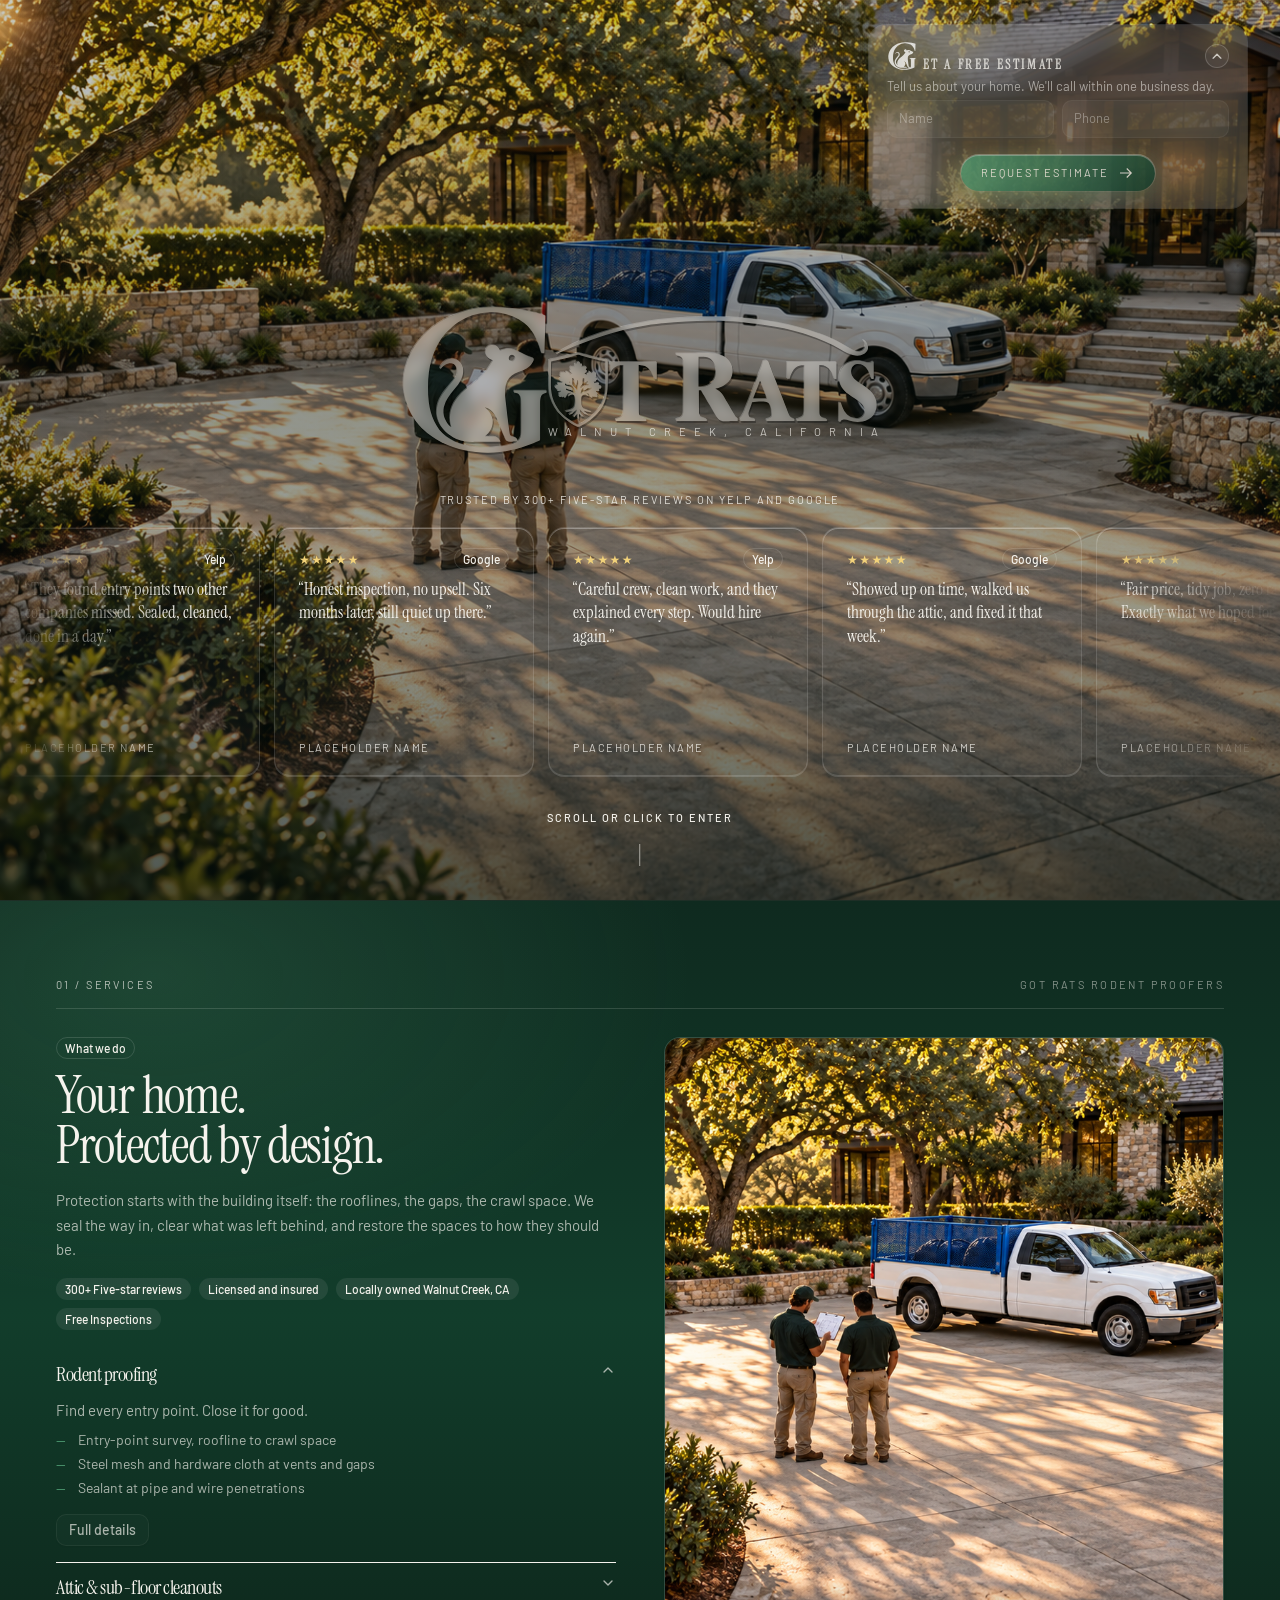
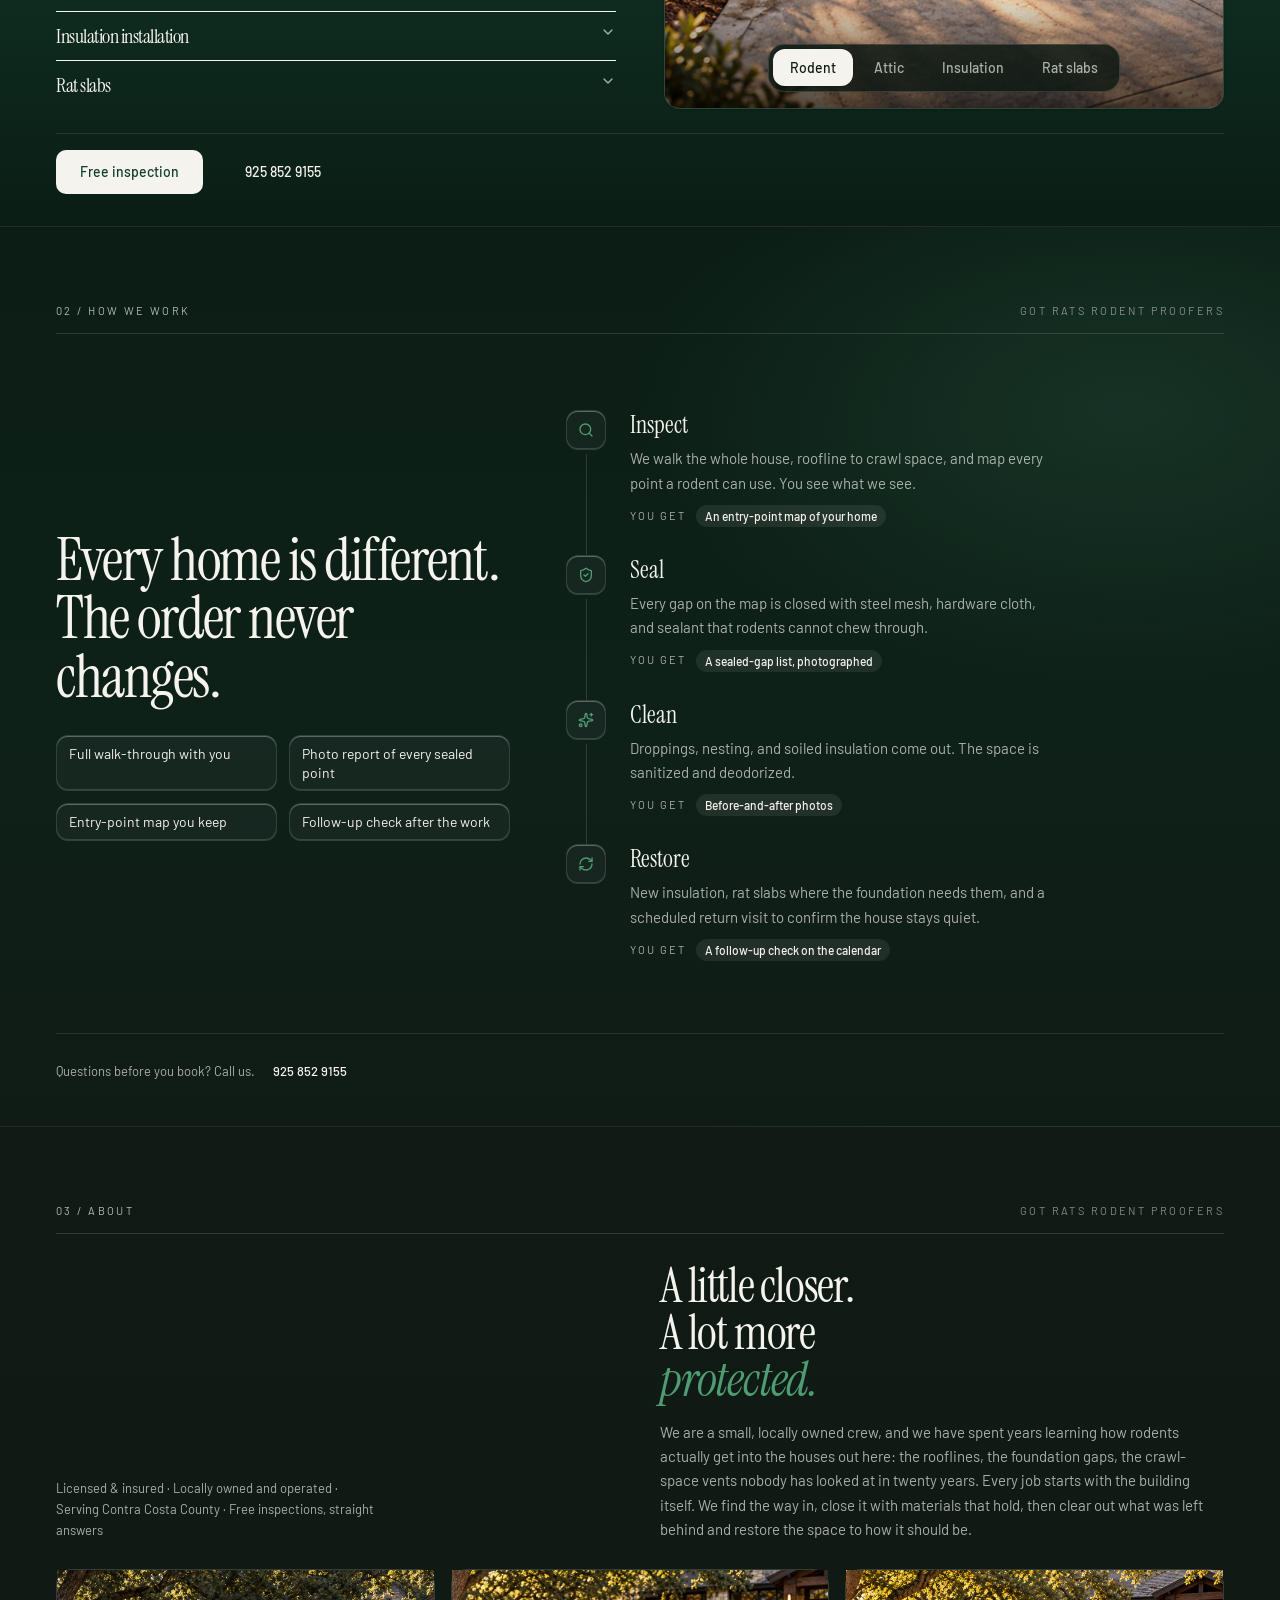
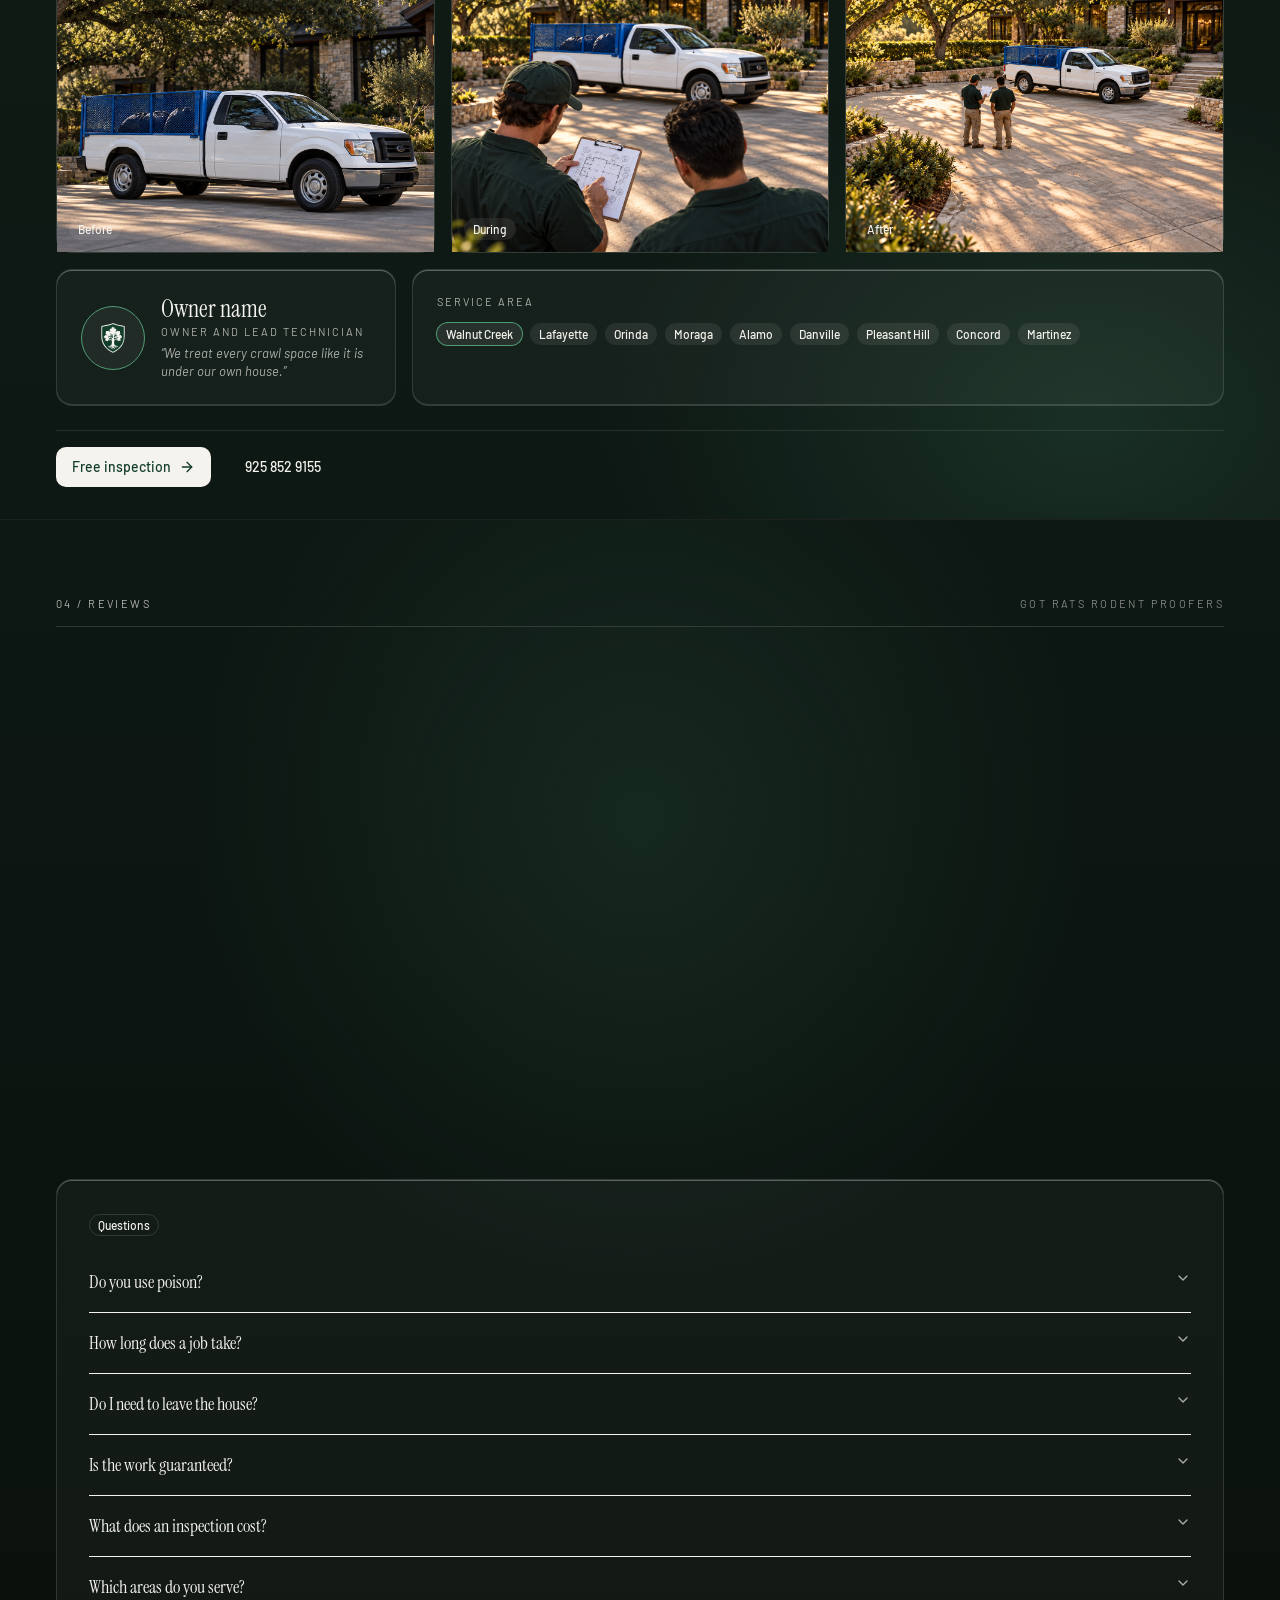
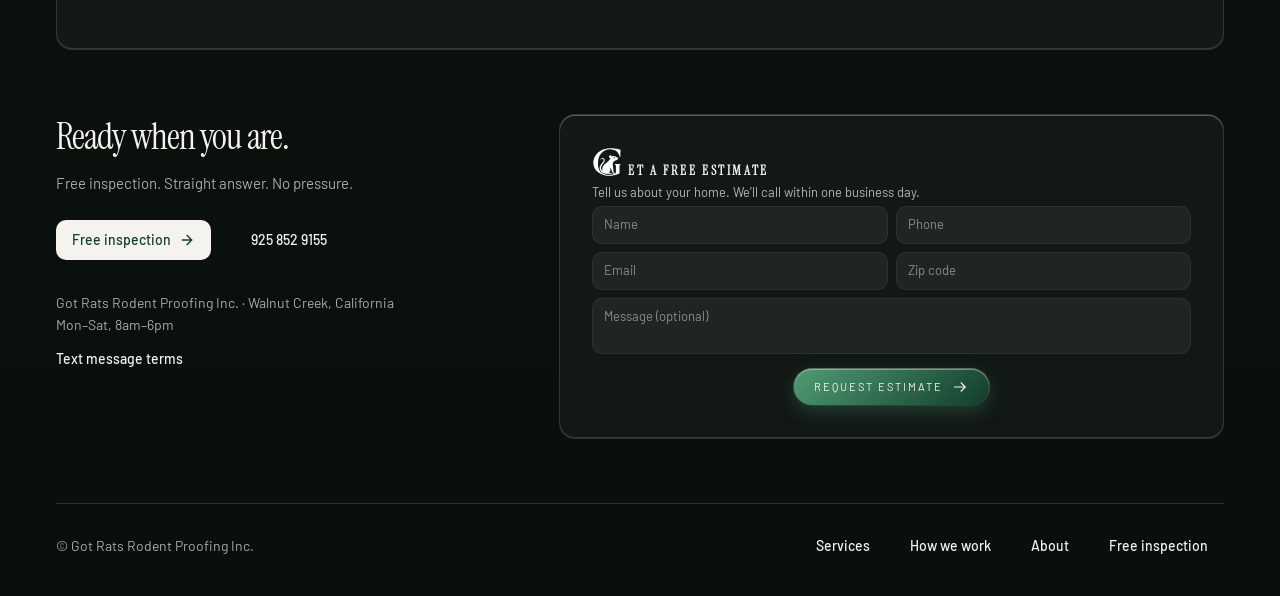
==== index.html @ d28620a0 "Preview build" ====
<!doctype html><html lang="en" class="dark"><head><meta charset="UTF-8"/><meta name="viewport" content="width=device-width, initial-scale=1.0"/><meta name="theme-color" content="#123D2B"/><meta name="description" content="Rodent proofing, attic cleanouts, sub-floor cleaning, insulation installation and rat slabs. Contact Got Rats for a free inspection and quote."/><link rel="icon" type="image/svg+xml" href="./brand/oak-shield-light.svg"/><link rel="preconnect" href="https://fonts.googleapis.com"/><link rel="preconnect" href="https://fonts.gstatic.com" crossorigin/><link href="https://fonts.googleapis.com/css2?family=Instrument+Serif:ital@0;1&family=Barlow:wght@300;400;500;600&display=swap" rel="stylesheet"/><title>Got Rats Rodent Proofers | Protect your home</title>  <script type="module" crossorigin src="./assets/index-LLVd3vDN.js"></script>
  <link rel="stylesheet" crossorigin href="./assets/index-BZHrW1EF.css">
</head><body><div id="root"></div></body></html>
---- assets/index-BZHrW1EF.css ----
@layer properties{@supports (((-webkit-hyphens:none)) and (not (margin-trim:inline))) or ((-moz-orient:inline) and (not (color:rgb(from red r g b)))){*,:before,:after,::backdrop{--tw-translate-x:0;--tw-translate-y:0;--tw-translate-z:0;--tw-rotate-x:initial;--tw-rotate-y:initial;--tw-rotate-z:initial;--tw-skew-x:initial;--tw-skew-y:initial;--tw-space-y-reverse:0;--tw-border-style:solid;--tw-gradient-position:initial;--tw-gradient-from:#0000;--tw-gradient-via:#0000;--tw-gradient-to:#0000;--tw-gradient-stops:initial;--tw-gradient-via-stops:initial;--tw-gradient-from-position:0%;--tw-gradient-via-position:50%;--tw-gradient-to-position:100%;--tw-mask-linear:linear-gradient(#fff, #fff);--tw-mask-radial:linear-gradient(#fff, #fff);--tw-mask-conic:linear-gradient(#fff, #fff);--tw-mask-left:linear-gradient(#fff, #fff);--tw-mask-right:linear-gradient(#fff, #fff);--tw-mask-bottom:linear-gradient(#fff, #fff);--tw-mask-top:linear-gradient(#fff, #fff);--tw-mask-top-from-position:0%;--tw-mask-top-to-position:100%;--tw-mask-top-from-color:black;--tw-mask-top-to-color:transparent;--tw-leading:initial;--tw-font-weight:initial;--tw-tracking:initial;--tw-shadow:0 0 #0000;--tw-shadow-color:initial;--tw-shadow-alpha:100%;--tw-inset-shadow:0 0 #0000;--tw-inset-shadow-color:initial;--tw-inset-shadow-alpha:100%;--tw-ring-color:initial;--tw-ring-shadow:0 0 #0000;--tw-inset-ring-color:initial;--tw-inset-ring-shadow:0 0 #0000;--tw-ring-inset:initial;--tw-ring-offset-width:0px;--tw-ring-offset-color:#fff;--tw-ring-offset-shadow:0 0 #0000;--tw-outline-style:solid;--tw-blur:initial;--tw-brightness:initial;--tw-contrast:initial;--tw-grayscale:initial;--tw-hue-rotate:initial;--tw-invert:initial;--tw-opacity:initial;--tw-saturate:initial;--tw-sepia:initial;--tw-drop-shadow:initial;--tw-drop-shadow-color:initial;--tw-drop-shadow-alpha:100%;--tw-drop-shadow-size:initial;--tw-backdrop-blur:initial;--tw-backdrop-brightness:initial;--tw-backdrop-contrast:initial;--tw-backdrop-grayscale:initial;--tw-backdrop-hue-rotate:initial;--tw-backdrop-invert:initial;--tw-backdrop-opacity:initial;--tw-backdrop-saturate:initial;--tw-backdrop-sepia:initial;--tw-duration:initial;--tw-content:"";--tw-scroll-snap-strictness:proximity}}}@layer theme{:root,:host{--font-sans:"Barlow",system-ui,sans-serif;--font-serif:"Instrument Serif",Georgia,serif;--font-mono:ui-monospace, SFMono-Regular, Menlo, Monaco, Consolas, "Liberation Mono", "Courier New", monospace;--color-green-100:oklch(96.2% .044 156.743);--color-neutral-300:oklch(87% 0 none);--color-neutral-400:oklch(70.8% 0 none);--color-neutral-500:oklch(55.6% 0 none);--color-neutral-700:oklch(37.1% 0 none);--color-neutral-800:oklch(26.9% 0 none);--color-neutral-950:oklch(14.5% 0 none);--color-black:#000;--color-white:#fff;--spacing:.25rem;--container-xs:20rem;--container-md:28rem;--container-lg:32rem;--container-xl:36rem;--container-2xl:42rem;--container-3xl:48rem;--container-7xl:80rem;--text-xs:.75rem;--text-xs--line-height:calc(1 / .75);--text-sm:.875rem;--text-sm--line-height:calc(1.25 / .875);--text-base:1rem;--text-base--line-height: 1.5 ;--text-lg:1.125rem;--text-lg--line-height:calc(1.75 / 1.125);--text-xl:1.25rem;--text-xl--line-height:calc(1.75 / 1.25);--text-2xl:1.5rem;--text-2xl--line-height:calc(2 / 1.5);--text-3xl:1.875rem;--text-3xl--line-height: 1.2 ;--text-4xl:2.25rem;--text-4xl--line-height:calc(2.5 / 2.25);--text-5xl:3rem;--text-5xl--line-height:1;--text-6xl:3.75rem;--text-6xl--line-height:1;--font-weight-normal:400;--font-weight-medium:500;--font-weight-semibold:600;--font-weight-bold:700;--tracking-tight:-.025em;--leading-tight:1.25;--leading-snug:1.375;--leading-relaxed:1.625;--radius-xs:.125rem;--radius-2xl:1rem;--default-transition-duration:.15s;--default-transition-timing-function:cubic-bezier(.4, 0, .2, 1);--default-font-family:var(--font-sans);--default-mono-font-family:var(--font-mono);--color-primary:var(--primary)}}@layer base{*,:after,:before,::backdrop{box-sizing:border-box;border:0 solid;margin:0;padding:0}::file-selector-button{box-sizing:border-box;border:0 solid;margin:0;padding:0}html,:host{-webkit-text-size-adjust:100%;tab-size:4;line-height:1.5;font-family:var(--default-font-family,-apple-system, BlinkMacSystemFont, "Segoe UI", Roboto, "Helvetica Neue", "Noto Sans", Arial, sans-serif, "Apple Color Emoji", "Segoe UI Emoji", "Segoe UI Symbol", "Noto Color Emoji");font-feature-settings:var(--default-font-feature-settings,normal);font-variation-settings:var(--default-font-variation-settings,normal);-webkit-tap-highlight-color:transparent}hr{height:0;color:inherit;border-top-width:1px}abbr:where([title]){-webkit-text-decoration:underline dotted;text-decoration:underline dotted}h1,h2,h3,h4,h5,h6{font-size:inherit;font-weight:inherit}a{color:inherit;-webkit-text-decoration:inherit;text-decoration:inherit}b,strong{font-weight:bolder}code,kbd,samp,pre{font-family:var(--default-mono-font-family,ui-monospace, SFMono-Regular, Menlo, Monaco, Consolas, "Liberation Mono", "Courier New", monospace);font-feature-settings:var(--default-mono-font-feature-settings,normal);font-variation-settings:var(--default-mono-font-variation-settings,normal);font-size:1em}small{font-size:80%}sub,sup{vertical-align:baseline;font-size:75%;line-height:0;position:relative}sub{bottom:-.25em}sup{top:-.5em}table{text-indent:0;border-color:inherit;border-collapse:collapse}:-moz-focusring:where(:not(iframe)){outline:auto}progress{vertical-align:baseline}summary{display:list-item}ol,ul,menu{list-style:none}img,svg,video,canvas,audio,iframe,embed,object{vertical-align:middle;display:block}img,video{max-width:100%;height:auto}button,input,select,optgroup,textarea{font:inherit;font-feature-settings:inherit;font-variation-settings:inherit;letter-spacing:inherit;color:inherit;opacity:1;background-color:#0000;border-radius:0}::file-selector-button{font:inherit;font-feature-settings:inherit;font-variation-settings:inherit;letter-spacing:inherit;color:inherit;opacity:1;background-color:#0000;border-radius:0}:where(select:is([multiple],[size])) optgroup{font-weight:bolder}:where(select:is([multiple],[size])) optgroup option{padding-inline-start:20px}::file-selector-button{margin-inline-end:4px}::placeholder{opacity:1}@supports (not ((-webkit-appearance:-apple-pay-button))) or (contain-intrinsic-size:1px){::placeholder{color:currentColor}@supports (color:color-mix(in lab,red,red)){::placeholder{color:color-mix(in oklab,currentcolor 50%,transparent)}}}textarea{resize:vertical}::-webkit-search-decoration{-webkit-appearance:none}::-webkit-date-and-time-value{min-height:1lh;text-align:inherit}::-webkit-datetime-edit{display:inline-flex}::-webkit-datetime-edit-fields-wrapper{padding:0}::-webkit-datetime-edit{padding-block:0}::-webkit-datetime-edit-year-field{padding-block:0}::-webkit-datetime-edit-month-field{padding-block:0}::-webkit-datetime-edit-day-field{padding-block:0}::-webkit-datetime-edit-hour-field{padding-block:0}::-webkit-datetime-edit-minute-field{padding-block:0}::-webkit-datetime-edit-second-field{padding-block:0}::-webkit-datetime-edit-millisecond-field{padding-block:0}::-webkit-datetime-edit-meridiem-field{padding-block:0}::-webkit-calendar-picker-indicator{line-height:1}:-moz-ui-invalid{box-shadow:none}button,input:where([type=button],[type=reset],[type=submit]){appearance:button}::file-selector-button{appearance:button}::-webkit-inner-spin-button{height:auto}::-webkit-outer-spin-button{height:auto}[hidden]:where(:not([hidden=until-found])){display:none!important}*,:before,:after{box-sizing:border-box}html{scroll-behavior:smooth}body{font-family:var(--font-sans);color:#101412;background:#101412;margin:0;overflow-x:hidden}h1,h2,h3,.font-serif{font-family:var(--font-serif)}button,a{-webkit-tap-highlight-color:transparent}button{font:inherit;cursor:pointer}a{color:inherit;text-decoration:none}a:focus-visible,button:focus-visible,input:focus-visible,textarea:focus-visible{outline-offset:5px;outline:3px solid #7ec49b}::selection{color:#f5f3ed;background:#123d2b}::-webkit-scrollbar{width:6px}::-webkit-scrollbar-track{background:#101412}::-webkit-scrollbar-thumb{background:#416750;border-radius:3px}@media(prefers-reduced-motion:reduce){html{scroll-behavior:auto}*,:before,:after{transition:none!important;animation:none!important}}}@layer components;@layer utilities{.\@container\/card-header{container:card-header/inline-size}.pointer-events-auto{pointer-events:auto}.pointer-events-none{pointer-events:none}.visible{visibility:visible}.sr-only{clip-path:inset(50%);white-space:nowrap;border-width:0;width:1px;height:1px;margin:-1px;padding:0;position:absolute;overflow:hidden}.absolute{position:absolute}.fixed{position:fixed}.relative{position:relative}.static{position:static}.inset-0{inset:0}.inset-x-0{inset-inline:0}.top-4{top:calc(var(--spacing) * 4)}.top-\[50\%\]{top:50%}.right-4{right:calc(var(--spacing) * 4)}.bottom-0{bottom:0}.bottom-3{bottom:calc(var(--spacing) * 3)}.bottom-4{bottom:calc(var(--spacing) * 4)}.left-3{left:calc(var(--spacing) * 3)}.left-\[50\%\]{left:50%}.isolate{isolation:isolate}.z-0{z-index:0}.z-10{z-index:10}.z-20{z-index:20}.z-50{z-index:50}.col-start-2{grid-column-start:2}.row-span-2{grid-row:span 2/span 2}.row-start-1{grid-row-start:1}.container{width:100%}@media(min-width:40rem){.container{max-width:40rem}}@media(min-width:48rem){.container{max-width:48rem}}@media(min-width:64rem){.container{max-width:64rem}}@media(min-width:80rem){.container{max-width:80rem}}@media(min-width:96rem){.container{max-width:96rem}}.m-0{margin:0}.mx-auto{margin-inline:auto}.mt-1{margin-top:var(--spacing)}.mt-1\.5{margin-top:calc(var(--spacing) * 1.5)}.mt-2{margin-top:calc(var(--spacing) * 2)}.mt-2\.5{margin-top:calc(var(--spacing) * 2.5)}.mt-3{margin-top:calc(var(--spacing) * 3)}.mt-4{margin-top:calc(var(--spacing) * 4)}.mt-5{margin-top:calc(var(--spacing) * 5)}.mt-6{margin-top:calc(var(--spacing) * 6)}.mt-7{margin-top:calc(var(--spacing) * 7)}.mt-8{margin-top:calc(var(--spacing) * 8)}.mt-10{margin-top:calc(var(--spacing) * 10)}.mt-12{margin-top:calc(var(--spacing) * 12)}.mt-auto{margin-top:auto}.mb-3{margin-bottom:calc(var(--spacing) * 3)}.mb-4{margin-bottom:calc(var(--spacing) * 4)}.mb-6{margin-bottom:calc(var(--spacing) * 6)}.mb-8{margin-bottom:calc(var(--spacing) * 8)}.mb-12{margin-bottom:calc(var(--spacing) * 12)}.mb-14{margin-bottom:calc(var(--spacing) * 14)}.line-clamp-5{-webkit-line-clamp:5;-webkit-box-orient:vertical;display:-webkit-box;overflow:hidden}.block{display:block}.flex{display:flex}.grid{display:grid}.hidden{display:none}.inline{display:inline}.inline-block{display:inline-block}.inline-flex{display:inline-flex}.aspect-\[2\/1\]{aspect-ratio:2}.aspect-\[4\/3\]{aspect-ratio:4/3}.aspect-\[4\/5\]{aspect-ratio:4/5}.size-4{width:calc(var(--spacing) * 4);height:calc(var(--spacing) * 4)}.size-6{width:calc(var(--spacing) * 6);height:calc(var(--spacing) * 6)}.size-8{width:calc(var(--spacing) * 8);height:calc(var(--spacing) * 8)}.size-9{width:calc(var(--spacing) * 9);height:calc(var(--spacing) * 9)}.size-10{width:calc(var(--spacing) * 10);height:calc(var(--spacing) * 10)}.size-11{width:calc(var(--spacing) * 11);height:calc(var(--spacing) * 11)}.h-6{height:calc(var(--spacing) * 6)}.h-8{height:calc(var(--spacing) * 8)}.h-9{height:calc(var(--spacing) * 9)}.h-10{height:calc(var(--spacing) * 10)}.h-11{height:calc(var(--spacing) * 11)}.h-12{height:calc(var(--spacing) * 12)}.h-16{height:calc(var(--spacing) * 16)}.h-32{height:calc(var(--spacing) * 32)}.h-\[38px\]{height:38px}.h-\[calc\(100\%-1px\)\]{height:calc(100% - 1px)}.h-auto{height:auto}.h-full{height:100%}.max-h-\[85svh\]{max-height:85svh}.min-h-0{min-height:0}.min-h-screen{min-height:100vh}.w-6{width:calc(var(--spacing) * 6)}.w-8{width:calc(var(--spacing) * 8)}.w-11{width:calc(var(--spacing) * 11)}.w-12{width:calc(var(--spacing) * 12)}.w-16{width:calc(var(--spacing) * 16)}.w-\[10px\]{width:10px}.w-\[300px\]{width:300px}.w-fit{width:fit-content}.w-full{width:100%}.w-px{width:1px}.max-w-2xl{max-width:var(--container-2xl)}.max-w-3xl{max-width:var(--container-3xl)}.max-w-7xl{max-width:var(--container-7xl)}.max-w-\[52ch\]{max-width:52ch}.max-w-\[calc\(100\%-2rem\)\]{max-width:calc(100% - 2rem)}.max-w-full{max-width:100%}.max-w-md{max-width:var(--container-md)}.max-w-xl{max-width:var(--container-xl)}.max-w-xs{max-width:var(--container-xs)}.min-w-0{min-width:0}.flex-1{flex:1}.flex-none{flex:none}.shrink-0{flex-shrink:0}.basis-full{flex-basis:100%}.translate-x-\[-50\%\]{--tw-translate-x:-50%;translate:var(--tw-translate-x) var(--tw-translate-y)}.translate-y-0\.5{--tw-translate-y:calc(var(--spacing) * .5);translate:var(--tw-translate-x) var(--tw-translate-y)}.translate-y-\[-50\%\]{--tw-translate-y:-50%;translate:var(--tw-translate-x) var(--tw-translate-y)}.transform{transform:var(--tw-rotate-x,) var(--tw-rotate-y,) var(--tw-rotate-z,) var(--tw-skew-x,) var(--tw-skew-y,)}.resize{resize:both}.resize-none{resize:none}.list-none{list-style-type:none}.auto-rows-min{grid-auto-rows:min-content}.grid-cols-1{grid-template-columns:repeat(1,minmax(0,1fr))}.grid-cols-2{grid-template-columns:repeat(2,minmax(0,1fr))}.grid-cols-3{grid-template-columns:repeat(3,minmax(0,1fr))}.grid-cols-\[14px_1fr\]{grid-template-columns:14px 1fr}.grid-cols-\[16px_1fr\]{grid-template-columns:16px 1fr}.grid-rows-\[auto_auto\]{grid-template-rows:auto auto}.flex-col{flex-direction:column}.flex-col-reverse{flex-direction:column-reverse}.flex-row{flex-direction:row}.flex-wrap{flex-wrap:wrap}.items-baseline{align-items:baseline}.items-center{align-items:center}.items-start{align-items:flex-start}.items-stretch{align-items:stretch}.justify-between{justify-content:space-between}.justify-center{justify-content:center}.justify-start{justify-content:flex-start}.gap-0{gap:0}.gap-1{gap:var(--spacing)}.gap-1\.5{gap:calc(var(--spacing) * 1.5)}.gap-2{gap:calc(var(--spacing) * 2)}.gap-2\.5{gap:calc(var(--spacing) * 2.5)}.gap-3{gap:calc(var(--spacing) * 3)}.gap-4{gap:calc(var(--spacing) * 4)}.gap-5{gap:calc(var(--spacing) * 5)}.gap-6{gap:calc(var(--spacing) * 6)}.gap-8{gap:calc(var(--spacing) * 8)}.gap-10{gap:calc(var(--spacing) * 10)}:where(.space-y-2>:not(:last-child)){--tw-space-y-reverse:0;margin-block-start:calc(calc(var(--spacing) * 2) * var(--tw-space-y-reverse));margin-block-end:calc(calc(var(--spacing) * 2) * calc(1 - var(--tw-space-y-reverse)))}.gap-x-4{column-gap:calc(var(--spacing) * 4)}.gap-y-3{row-gap:calc(var(--spacing) * 3)}.self-start{align-self:flex-start}.justify-self-end{justify-self:flex-end}.overflow-hidden{overflow:hidden}.overflow-y-auto{overflow-y:auto}.rounded-2xl{border-radius:var(--radius-2xl)}.rounded-\[10px\]{border-radius:10px}.rounded-full{border-radius:3.40282e38px}.rounded-lg{border-radius:var(--radius)}.rounded-md{border-radius:calc(var(--radius) - 2px)}.rounded-none{border-radius:0}.rounded-xl{border-radius:calc(var(--radius) + 4px)}.rounded-xs{border-radius:var(--radius-xs)}.rounded-b-sm{border-bottom-right-radius:calc(var(--radius) - 4px);border-bottom-left-radius:calc(var(--radius) - 4px)}.border{border-style:var(--tw-border-style);border-width:1px}.border-0{border-style:var(--tw-border-style);border-width:0}.border-2{border-style:var(--tw-border-style);border-width:2px}.border-b{border-bottom-style:var(--tw-border-style);border-bottom-width:1px}.border-\(--color-primary\){border-color:var(--color-primary)}.border-accent,.border-accent\/40{border-color:var(--accent)}@supports (color:color-mix(in lab,red,red)){.border-accent\/40{border-color:color-mix(in oklab,var(--accent) 40%,transparent)}}.border-black{border-color:var(--color-black)}.border-border{border-color:var(--border)}.border-destructive{border-color:var(--destructive)}.border-foreground\/80{border-color:var(--foreground)}@supports (color:color-mix(in lab,red,red)){.border-foreground\/80{border-color:color-mix(in oklab,var(--foreground) 80%,transparent)}}.border-input{border-color:var(--input)}.border-neutral-800{border-color:var(--color-neutral-800)}.border-transparent{border-color:#0000}.bg-\(--color-primary\){background-color:var(--color-primary)}.bg-\[\#123D2B\]{background-color:#123d2b}.bg-background,.bg-background\/15{background-color:var(--background)}@supports (color:color-mix(in lab,red,red)){.bg-background\/15{background-color:color-mix(in oklab,var(--background) 15%,transparent)}}.bg-background\/60{background-color:var(--background)}@supports (color:color-mix(in lab,red,red)){.bg-background\/60{background-color:color-mix(in oklab,var(--background) 60%,transparent)}}.bg-background\/80{background-color:var(--background)}@supports (color:color-mix(in lab,red,red)){.bg-background\/80{background-color:color-mix(in oklab,var(--background) 80%,transparent)}}.bg-background\/85{background-color:var(--background)}@supports (color:color-mix(in lab,red,red)){.bg-background\/85{background-color:color-mix(in oklab,var(--background) 85%,transparent)}}.bg-black\/50{background-color:#00000080}@supports (color:color-mix(in lab,red,red)){.bg-black\/50{background-color:color-mix(in oklab,var(--color-black) 50%,transparent)}}.bg-border{background-color:var(--border)}.bg-card,.bg-card\/40{background-color:var(--card)}@supports (color:color-mix(in lab,red,red)){.bg-card\/40{background-color:color-mix(in oklab,var(--card) 40%,transparent)}}.bg-destructive{background-color:var(--destructive)}.bg-input{background-color:var(--input)}.bg-muted{background-color:var(--muted)}.bg-neutral-950{background-color:var(--color-neutral-950)}.bg-primary{background-color:var(--primary)}.bg-secondary{background-color:var(--secondary)}.bg-transparent{background-color:#0000}.bg-white\/5{background-color:#ffffff0d}@supports (color:color-mix(in lab,red,red)){.bg-white\/5{background-color:color-mix(in oklab,var(--color-white) 5%,transparent)}}.bg-gradient-to-l{--tw-gradient-position:to left in oklab;background-image:linear-gradient(var(--tw-gradient-stops))}.bg-gradient-to-r{--tw-gradient-position:to right in oklab;background-image:linear-gradient(var(--tw-gradient-stops))}.bg-gradient-to-t{--tw-gradient-position:to top in oklab;background-image:linear-gradient(var(--tw-gradient-stops))}.bg-\[repeating-linear-gradient\(315deg\,currentColor_0\,currentColor_1px\,transparent_0\,transparent_50\%\)\]{background-image:repeating-linear-gradient(315deg,currentColor 0 1px,#0000 0 50%)}.from-black\/70{--tw-gradient-from:#000000b3}@supports (color:color-mix(in lab,red,red)){.from-black\/70{--tw-gradient-from:color-mix(in oklab, var(--color-black) 70%, transparent)}}.from-black\/70{--tw-gradient-stops:var(--tw-gradient-via-stops,var(--tw-gradient-position), var(--tw-gradient-from) var(--tw-gradient-from-position), var(--tw-gradient-to) var(--tw-gradient-to-position))}.from-black\/90{--tw-gradient-from:#000000e6}@supports (color:color-mix(in lab,red,red)){.from-black\/90{--tw-gradient-from:color-mix(in oklab, var(--color-black) 90%, transparent)}}.from-black\/90{--tw-gradient-stops:var(--tw-gradient-via-stops,var(--tw-gradient-position), var(--tw-gradient-from) var(--tw-gradient-from-position), var(--tw-gradient-to) var(--tw-gradient-to-position))}.via-black\/40{--tw-gradient-via:#0006}@supports (color:color-mix(in lab,red,red)){.via-black\/40{--tw-gradient-via:color-mix(in oklab, var(--color-black) 40%, transparent)}}.via-black\/40{--tw-gradient-via-stops:var(--tw-gradient-position), var(--tw-gradient-from) var(--tw-gradient-from-position), var(--tw-gradient-via) var(--tw-gradient-via-position), var(--tw-gradient-to) var(--tw-gradient-to-position);--tw-gradient-stops:var(--tw-gradient-via-stops)}.to-transparent{--tw-gradient-to:transparent;--tw-gradient-stops:var(--tw-gradient-via-stops,var(--tw-gradient-position), var(--tw-gradient-from) var(--tw-gradient-from-position), var(--tw-gradient-to) var(--tw-gradient-to-position))}.mask-t-from-80\%{-webkit-mask-image:var(--tw-mask-linear),var(--tw-mask-radial),var(--tw-mask-conic);mask-image:var(--tw-mask-linear),var(--tw-mask-radial),var(--tw-mask-conic);--tw-mask-linear:var(--tw-mask-left), var(--tw-mask-right), var(--tw-mask-bottom), var(--tw-mask-top);--tw-mask-top:linear-gradient(to top, var(--tw-mask-top-from-color) var(--tw-mask-top-from-position), var(--tw-mask-top-to-color) var(--tw-mask-top-to-position));--tw-mask-top-from-position:80%;-webkit-mask-composite:source-in;mask-composite:intersect}.mask-t-to-95\%{-webkit-mask-image:var(--tw-mask-linear),var(--tw-mask-radial),var(--tw-mask-conic);mask-image:var(--tw-mask-linear),var(--tw-mask-radial),var(--tw-mask-conic);--tw-mask-linear:var(--tw-mask-left), var(--tw-mask-right), var(--tw-mask-bottom), var(--tw-mask-top);--tw-mask-top:linear-gradient(to top, var(--tw-mask-top-from-color) var(--tw-mask-top-from-position), var(--tw-mask-top-to-color) var(--tw-mask-top-to-position));--tw-mask-top-to-position:95%;-webkit-mask-composite:source-in;mask-composite:intersect}.bg-\[length\:10px_10px\]{background-size:10px 10px}.object-cover{object-fit:cover}.object-center{object-position:center}.object-top{object-position:top}.p-0{padding:0}.p-1{padding:var(--spacing)}.p-2{padding:calc(var(--spacing) * 2)}.p-6{padding:calc(var(--spacing) * 6)}.p-8{padding:calc(var(--spacing) * 8)}.p-\[3px\]{padding:3px}.px-0{padding-inline:0}.px-2{padding-inline:calc(var(--spacing) * 2)}.px-2\.5{padding-inline:calc(var(--spacing) * 2.5)}.px-3{padding-inline:calc(var(--spacing) * 3)}.px-4{padding-inline:calc(var(--spacing) * 4)}.px-6{padding-inline:calc(var(--spacing) * 6)}.py-0\.5{padding-block:calc(var(--spacing) * .5)}.py-1{padding-block:var(--spacing)}.py-2{padding-block:calc(var(--spacing) * 2)}.py-2\.5{padding-block:calc(var(--spacing) * 2.5)}.py-4{padding-block:calc(var(--spacing) * 4)}.py-6{padding-block:calc(var(--spacing) * 6)}.py-16{padding-block:calc(var(--spacing) * 16)}.py-20{padding-block:calc(var(--spacing) * 20)}.pt-0{padding-top:0}.pt-3\.5{padding-top:calc(var(--spacing) * 3.5)}.pt-6{padding-top:calc(var(--spacing) * 6)}.pt-14{padding-top:calc(var(--spacing) * 14)}.pt-20{padding-top:calc(var(--spacing) * 20)}.pb-0{padding-bottom:0}.pb-1\.5{padding-bottom:calc(var(--spacing) * 1.5)}.pb-4{padding-bottom:calc(var(--spacing) * 4)}.pb-7{padding-bottom:calc(var(--spacing) * 7)}.pb-8{padding-bottom:calc(var(--spacing) * 8)}.pb-10{padding-bottom:calc(var(--spacing) * 10)}.text-center{text-align:center}.text-left{text-align:left}.font-sans{font-family:var(--font-sans)}.font-serif{font-family:var(--font-serif)}.text-2xl{font-size:var(--text-2xl);line-height:var(--tw-leading,var(--text-2xl--line-height))}.text-3xl{font-size:var(--text-3xl);line-height:var(--tw-leading,var(--text-3xl--line-height))}.text-4xl{font-size:var(--text-4xl);line-height:var(--tw-leading,var(--text-4xl--line-height))}.text-base{font-size:var(--text-base);line-height:var(--tw-leading,var(--text-base--line-height))}.text-lg{font-size:var(--text-lg);line-height:var(--tw-leading,var(--text-lg--line-height))}.text-sm{font-size:var(--text-sm);line-height:var(--tw-leading,var(--text-sm--line-height))}.text-xl{font-size:var(--text-xl);line-height:var(--tw-leading,var(--text-xl--line-height))}.text-xs{font-size:var(--text-xs);line-height:var(--tw-leading,var(--text-xs--line-height))}.text-\[11px\]{font-size:11px}.text-\[13px\]{font-size:13px}.text-\[15px\]{font-size:15px}.text-\[17px\]{font-size:17px}.text-\[24px\]{font-size:24px}.text-\[32px\]{font-size:32px}.text-\[44px\]{font-size:44px}.leading-\[0\.95\]{--tw-leading:.95;line-height:.95}.leading-\[0\.98\]{--tw-leading:.98;line-height:.98}.leading-\[1\.3\]{--tw-leading:1.3;line-height:1.3}.leading-none{--tw-leading:1;line-height:1}.leading-relaxed{--tw-leading:var(--leading-relaxed);line-height:var(--leading-relaxed)}.leading-snug{--tw-leading:var(--leading-snug);line-height:var(--leading-snug)}.leading-tight{--tw-leading:var(--leading-tight);line-height:var(--leading-tight)}.font-bold{--tw-font-weight:var(--font-weight-bold);font-weight:var(--font-weight-bold)}.font-medium{--tw-font-weight:var(--font-weight-medium);font-weight:var(--font-weight-medium)}.font-normal{--tw-font-weight:var(--font-weight-normal);font-weight:var(--font-weight-normal)}.font-semibold{--tw-font-weight:var(--font-weight-semibold);font-weight:var(--font-weight-semibold)}.tracking-tight{--tw-tracking:var(--tracking-tight);letter-spacing:var(--tracking-tight)}.text-balance{text-wrap:balance}.whitespace-nowrap{white-space:nowrap}.tab-0{tab-size:0}.text-accent{color:var(--accent)}.text-card-foreground{color:var(--card-foreground)}.text-destructive{color:var(--destructive)}.text-foreground,.text-foreground\/60{color:var(--foreground)}@supports (color:color-mix(in lab,red,red)){.text-foreground\/60{color:color-mix(in oklab,var(--foreground) 60%,transparent)}}.text-foreground\/70{color:var(--foreground)}@supports (color:color-mix(in lab,red,red)){.text-foreground\/70{color:color-mix(in oklab,var(--foreground) 70%,transparent)}}.text-foreground\/90{color:var(--foreground)}@supports (color:color-mix(in lab,red,red)){.text-foreground\/90{color:color-mix(in oklab,var(--foreground) 90%,transparent)}}.text-green-100{color:var(--color-green-100)}.text-inherit{color:inherit}.text-muted-foreground{color:var(--muted-foreground)}.text-neutral-300{color:var(--color-neutral-300)}.text-neutral-400{color:var(--color-neutral-400)}.text-neutral-500{color:var(--color-neutral-500)}.text-neutral-700{color:var(--color-neutral-700)}.text-primary{color:var(--primary)}.text-primary-foreground{color:var(--primary-foreground)}.text-secondary-foreground{color:var(--secondary-foreground)}.text-white{color:var(--color-white)}.uppercase{text-transform:uppercase}.italic{font-style:italic}.underline{text-decoration-line:underline}.underline-offset-4{text-underline-offset:4px}.opacity-50{opacity:.5}.opacity-60{opacity:.6}.opacity-70{opacity:.7}.mix-blend-overlay{mix-blend-mode:overlay}.shadow{--tw-shadow:0 1px 3px 0 var(--tw-shadow-color,#0000001a), 0 1px 2px -1px var(--tw-shadow-color,#0000001a);box-shadow:var(--tw-inset-shadow),var(--tw-inset-ring-shadow),var(--tw-ring-offset-shadow),var(--tw-ring-shadow),var(--tw-shadow)}.shadow-\[0_0_60px_rgba\(79\,156\,115\,\.25\)\]{--tw-shadow:0 0 60px var(--tw-shadow-color,#4f9c7340);box-shadow:var(--tw-inset-shadow),var(--tw-inset-ring-shadow),var(--tw-ring-offset-shadow),var(--tw-ring-shadow),var(--tw-shadow)}.shadow-lg{--tw-shadow:0 10px 15px -3px var(--tw-shadow-color,#0000001a), 0 4px 6px -4px var(--tw-shadow-color,#0000001a);box-shadow:var(--tw-inset-shadow),var(--tw-inset-ring-shadow),var(--tw-ring-offset-shadow),var(--tw-ring-shadow),var(--tw-shadow)}.shadow-sm{--tw-shadow:0 1px 3px 0 var(--tw-shadow-color,#0000001a), 0 1px 2px -1px var(--tw-shadow-color,#0000001a);box-shadow:var(--tw-inset-shadow),var(--tw-inset-ring-shadow),var(--tw-ring-offset-shadow),var(--tw-ring-shadow),var(--tw-shadow)}.shadow-xs{--tw-shadow:0 1px 2px 0 var(--tw-shadow-color,#0000000d);box-shadow:var(--tw-inset-shadow),var(--tw-inset-ring-shadow),var(--tw-ring-offset-shadow),var(--tw-ring-shadow),var(--tw-shadow)}.ring,.ring-1{--tw-ring-shadow:var(--tw-ring-inset,) 0 0 0 calc(1px + var(--tw-ring-offset-width)) var(--tw-ring-color,currentcolor);box-shadow:var(--tw-inset-shadow),var(--tw-inset-ring-shadow),var(--tw-ring-offset-shadow),var(--tw-ring-shadow),var(--tw-shadow)}.ring-accent{--tw-ring-color:var(--accent)}.ring-offset-background{--tw-ring-offset-color:var(--background)}.outline{outline-style:var(--tw-outline-style);outline-width:1px}.outline-2{outline-style:var(--tw-outline-style);outline-width:2px}.outline-accent\/70{outline-color:var(--accent)}@supports (color:color-mix(in lab,red,red)){.outline-accent\/70{outline-color:color-mix(in oklab,var(--accent) 70%,transparent)}}.outline-black\/10{outline-color:#0000001a}@supports (color:color-mix(in lab,red,red)){.outline-black\/10{outline-color:color-mix(in oklab,var(--color-black) 10%,transparent)}}.blur{--tw-blur:blur(8px);filter:var(--tw-blur,) var(--tw-brightness,) var(--tw-contrast,) var(--tw-grayscale,) var(--tw-hue-rotate,) var(--tw-invert,) var(--tw-saturate,) var(--tw-sepia,) var(--tw-drop-shadow,)}.blur-\[1px\]{--tw-blur:blur(1px);filter:var(--tw-blur,) var(--tw-brightness,) var(--tw-contrast,) var(--tw-grayscale,) var(--tw-hue-rotate,) var(--tw-invert,) var(--tw-saturate,) var(--tw-sepia,) var(--tw-drop-shadow,)}.drop-shadow{--tw-drop-shadow-size:drop-shadow(0 1px 2px var(--tw-drop-shadow-color,#0000001a)) drop-shadow(0 1px 1px var(--tw-drop-shadow-color,#0000000f));--tw-drop-shadow:drop-shadow(0 1px 2px #0000001a) drop-shadow(0 1px 1px #0000000f);filter:var(--tw-blur,) var(--tw-brightness,) var(--tw-contrast,) var(--tw-grayscale,) var(--tw-hue-rotate,) var(--tw-invert,) var(--tw-saturate,) var(--tw-sepia,) var(--tw-drop-shadow,)}.filter{filter:var(--tw-blur,) var(--tw-brightness,) var(--tw-contrast,) var(--tw-grayscale,) var(--tw-hue-rotate,) var(--tw-invert,) var(--tw-saturate,) var(--tw-sepia,) var(--tw-drop-shadow,)}.backdrop-blur{--tw-backdrop-blur:blur(8px);-webkit-backdrop-filter:var(--tw-backdrop-blur,) var(--tw-backdrop-brightness,) var(--tw-backdrop-contrast,) var(--tw-backdrop-grayscale,) var(--tw-backdrop-hue-rotate,) var(--tw-backdrop-invert,) var(--tw-backdrop-opacity,) var(--tw-backdrop-saturate,) var(--tw-backdrop-sepia,);backdrop-filter:var(--tw-backdrop-blur,) var(--tw-backdrop-brightness,) var(--tw-backdrop-contrast,) var(--tw-backdrop-grayscale,) var(--tw-backdrop-hue-rotate,) var(--tw-backdrop-invert,) var(--tw-backdrop-opacity,) var(--tw-backdrop-saturate,) var(--tw-backdrop-sepia,)}.backdrop-filter{-webkit-backdrop-filter:var(--tw-backdrop-blur,) var(--tw-backdrop-brightness,) var(--tw-backdrop-contrast,) var(--tw-backdrop-grayscale,) var(--tw-backdrop-hue-rotate,) var(--tw-backdrop-invert,) var(--tw-backdrop-opacity,) var(--tw-backdrop-saturate,) var(--tw-backdrop-sepia,);backdrop-filter:var(--tw-backdrop-blur,) var(--tw-backdrop-brightness,) var(--tw-backdrop-contrast,) var(--tw-backdrop-grayscale,) var(--tw-backdrop-hue-rotate,) var(--tw-backdrop-invert,) var(--tw-backdrop-opacity,) var(--tw-backdrop-saturate,) var(--tw-backdrop-sepia,)}.transition{transition-property:color,background-color,border-color,outline-color,text-decoration-color,fill,stroke,--tw-gradient-from,--tw-gradient-via,--tw-gradient-to,opacity,box-shadow,transform,translate,scale,rotate,filter,-webkit-backdrop-filter,backdrop-filter,display,content-visibility,overlay,pointer-events;transition-timing-function:var(--tw-ease,var(--default-transition-timing-function));transition-duration:var(--tw-duration,var(--default-transition-duration))}.transition-\[color\,box-shadow\]{transition-property:color,box-shadow;transition-timing-function:var(--tw-ease,var(--default-transition-timing-function));transition-duration:var(--tw-duration,var(--default-transition-duration))}.transition-all{transition-property:all;transition-timing-function:var(--tw-ease,var(--default-transition-timing-function));transition-duration:var(--tw-duration,var(--default-transition-duration))}.transition-colors{transition-property:color,background-color,border-color,outline-color,text-decoration-color,fill,stroke,--tw-gradient-from,--tw-gradient-via,--tw-gradient-to;transition-timing-function:var(--tw-ease,var(--default-transition-timing-function));transition-duration:var(--tw-duration,var(--default-transition-duration))}.transition-opacity{transition-property:opacity;transition-timing-function:var(--tw-ease,var(--default-transition-timing-function));transition-duration:var(--tw-duration,var(--default-transition-duration))}.transition-transform{transition-property:transform,translate,scale,rotate;transition-timing-function:var(--tw-ease,var(--default-transition-timing-function));transition-duration:var(--tw-duration,var(--default-transition-duration))}.duration-200{--tw-duration:.2s;transition-duration:.2s}.duration-300{--tw-duration:.3s;transition-duration:.3s}.outline-none{--tw-outline-style:none;outline-style:none}.outline-solid{--tw-outline-style:solid;outline-style:solid}@media(hover:hover){.group-hover\:scale-\[1\.03\]:is(:where(.group):hover *){scale:1.03}.group-hover\:text-\(--color-primary\):is(:where(.group):hover *){color:var(--color-primary)}}.group-data-\[orientation\=horizontal\]\/tabs\:h-9:is(:where(.group\/tabs)[data-orientation=horizontal] *){height:calc(var(--spacing) * 9)}.group-data-\[orientation\=horizontal\]\/tabs\:h-auto:is(:where(.group\/tabs)[data-orientation=horizontal] *){height:auto}.group-data-\[orientation\=vertical\]\/tabs\:h-fit:is(:where(.group\/tabs)[data-orientation=vertical] *){height:fit-content}.group-data-\[orientation\=vertical\]\/tabs\:w-full:is(:where(.group\/tabs)[data-orientation=vertical] *){width:100%}.group-data-\[orientation\=vertical\]\/tabs\:flex-col:is(:where(.group\/tabs)[data-orientation=vertical] *){flex-direction:column}.group-data-\[orientation\=vertical\]\/tabs\:justify-start:is(:where(.group\/tabs)[data-orientation=vertical] *){justify-content:flex-start}.group-data-\[variant\=line\]\/tabs-list\:bg-transparent:is(:where(.group\/tabs-list)[data-variant=line] *){background-color:#0000}.after\:absolute:after{content:var(--tw-content);position:absolute}.after\:bg-foreground:after{content:var(--tw-content);background-color:var(--foreground)}.after\:opacity-0:after{content:var(--tw-content);opacity:0}.after\:transition-opacity:after{content:var(--tw-content);transition-property:opacity;transition-timing-function:var(--tw-ease,var(--default-transition-timing-function));transition-duration:var(--tw-duration,var(--default-transition-duration))}.group-data-\[orientation\=horizontal\]\/tabs\:after\:inset-x-0:is(:where(.group\/tabs)[data-orientation=horizontal] *):after{content:var(--tw-content);inset-inline:0}.group-data-\[orientation\=horizontal\]\/tabs\:after\:bottom-\[-5px\]:is(:where(.group\/tabs)[data-orientation=horizontal] *):after{content:var(--tw-content);bottom:-5px}.group-data-\[orientation\=horizontal\]\/tabs\:after\:h-0\.5:is(:where(.group\/tabs)[data-orientation=horizontal] *):after{content:var(--tw-content);height:calc(var(--spacing) * .5)}.group-data-\[orientation\=vertical\]\/tabs\:after\:inset-y-0:is(:where(.group\/tabs)[data-orientation=vertical] *):after{content:var(--tw-content);inset-block:0}.group-data-\[orientation\=vertical\]\/tabs\:after\:-right-1:is(:where(.group\/tabs)[data-orientation=vertical] *):after{content:var(--tw-content);right:calc(var(--spacing) * -1)}.group-data-\[orientation\=vertical\]\/tabs\:after\:w-0\.5:is(:where(.group\/tabs)[data-orientation=vertical] *):after{content:var(--tw-content);width:calc(var(--spacing) * .5)}.last\:border-b-0:last-child{border-bottom-style:var(--tw-border-style);border-bottom-width:0}@media(hover:hover){.hover\:bg-accent:hover{background-color:var(--accent)}.hover\:bg-destructive\/90:hover{background-color:var(--destructive)}@supports (color:color-mix(in lab,red,red)){.hover\:bg-destructive\/90:hover{background-color:color-mix(in oklab,var(--destructive) 90%,transparent)}}.hover\:bg-neutral-800:hover{background-color:var(--color-neutral-800)}.hover\:bg-primary\/90:hover{background-color:var(--primary)}@supports (color:color-mix(in lab,red,red)){.hover\:bg-primary\/90:hover{background-color:color-mix(in oklab,var(--primary) 90%,transparent)}}.hover\:bg-secondary\/80:hover{background-color:var(--secondary)}@supports (color:color-mix(in lab,red,red)){.hover\:bg-secondary\/80:hover{background-color:color-mix(in oklab,var(--secondary) 80%,transparent)}}.hover\:text-accent-foreground:hover{color:var(--accent-foreground)}.hover\:text-foreground:hover{color:var(--foreground)}.hover\:no-underline:hover{text-decoration-line:none}.hover\:underline:hover{text-decoration-line:underline}.hover\:opacity-100:hover{opacity:1}}.focus\:ring-2:focus{--tw-ring-shadow:var(--tw-ring-inset,) 0 0 0 calc(2px + var(--tw-ring-offset-width)) var(--tw-ring-color,currentcolor);box-shadow:var(--tw-inset-shadow),var(--tw-inset-ring-shadow),var(--tw-ring-offset-shadow),var(--tw-ring-shadow),var(--tw-shadow)}.focus\:ring-ring:focus{--tw-ring-color:var(--ring)}.focus\:ring-offset-2:focus{--tw-ring-offset-width:2px;--tw-ring-offset-shadow:var(--tw-ring-inset,) 0 0 0 var(--tw-ring-offset-width) var(--tw-ring-offset-color)}.focus\:outline-hidden:focus{--tw-outline-style:none;outline-style:none}@media(forced-colors:active){.focus\:outline-hidden:focus{outline-offset:2px;outline:2px solid #0000}}.focus-visible\:border-ring:focus-visible{border-color:var(--ring)}.focus-visible\:ring-2:focus-visible{--tw-ring-shadow:var(--tw-ring-inset,) 0 0 0 calc(2px + var(--tw-ring-offset-width)) var(--tw-ring-color,currentcolor);box-shadow:var(--tw-inset-shadow),var(--tw-inset-ring-shadow),var(--tw-ring-offset-shadow),var(--tw-ring-shadow),var(--tw-shadow)}.focus-visible\:ring-\[3px\]:focus-visible{--tw-ring-shadow:var(--tw-ring-inset,) 0 0 0 calc(3px + var(--tw-ring-offset-width)) var(--tw-ring-color,currentcolor);box-shadow:var(--tw-inset-shadow),var(--tw-inset-ring-shadow),var(--tw-ring-offset-shadow),var(--tw-ring-shadow),var(--tw-shadow)}.focus-visible\:ring-destructive\/20:focus-visible{--tw-ring-color:var(--destructive)}@supports (color:color-mix(in lab,red,red)){.focus-visible\:ring-destructive\/20:focus-visible{--tw-ring-color:color-mix(in oklab, var(--destructive) 20%, transparent)}}.focus-visible\:ring-ring:focus-visible,.focus-visible\:ring-ring\/50:focus-visible{--tw-ring-color:var(--ring)}@supports (color:color-mix(in lab,red,red)){.focus-visible\:ring-ring\/50:focus-visible{--tw-ring-color:color-mix(in oklab, var(--ring) 50%, transparent)}}.focus-visible\:outline-1:focus-visible{outline-style:var(--tw-outline-style);outline-width:1px}.focus-visible\:outline-3:focus-visible{outline-style:var(--tw-outline-style);outline-width:3px}.focus-visible\:outline-offset-2:focus-visible{outline-offset:2px}.focus-visible\:outline-accent:focus-visible{outline-color:var(--accent)}.focus-visible\:outline-ring:focus-visible{outline-color:var(--ring)}.focus-visible\:outline-solid:focus-visible{--tw-outline-style:solid;outline-style:solid}.disabled\:pointer-events-none:disabled{pointer-events:none}.disabled\:opacity-50:disabled{opacity:.5}.has-data-\[slot\=card-action\]\:grid-cols-\[1fr_auto\]:has([data-slot=card-action]){grid-template-columns:1fr auto}.has-\[\>svg\]\:px-1\.5:has(>svg){padding-inline:calc(var(--spacing) * 1.5)}.has-\[\>svg\]\:px-2\.5:has(>svg){padding-inline:calc(var(--spacing) * 2.5)}.has-\[\>svg\]\:px-3:has(>svg){padding-inline:calc(var(--spacing) * 3)}.has-\[\>svg\]\:px-4:has(>svg){padding-inline:calc(var(--spacing) * 4)}.aria-invalid\:border-destructive[aria-invalid=true]{border-color:var(--destructive)}.aria-invalid\:ring-destructive\/20[aria-invalid=true]{--tw-ring-color:var(--destructive)}@supports (color:color-mix(in lab,red,red)){.aria-invalid\:ring-destructive\/20[aria-invalid=true]{--tw-ring-color:color-mix(in oklab, var(--destructive) 20%, transparent)}}.data-\[orientation\=horizontal\]\:h-px[data-orientation=horizontal]{height:1px}.data-\[orientation\=horizontal\]\:w-full[data-orientation=horizontal]{width:100%}.data-\[orientation\=horizontal\]\:flex-col[data-orientation=horizontal]{flex-direction:column}.data-\[orientation\=vertical\]\:h-full[data-orientation=vertical]{height:100%}.data-\[orientation\=vertical\]\:w-px[data-orientation=vertical]{width:1px}.data-\[state\=active\]\:bg-background[data-state=active]{background-color:var(--background)}.data-\[state\=active\]\:bg-foreground[data-state=active]{background-color:var(--foreground)}.data-\[state\=active\]\:text-background[data-state=active]{color:var(--background)}.data-\[state\=active\]\:text-foreground[data-state=active]{color:var(--foreground)}.group-data-\[variant\=default\]\/tabs-list\:data-\[state\=active\]\:shadow-sm:is(:where(.group\/tabs-list)[data-variant=default] *)[data-state=active]{--tw-shadow:0 1px 3px 0 var(--tw-shadow-color,#0000001a), 0 1px 2px -1px var(--tw-shadow-color,#0000001a);box-shadow:var(--tw-inset-shadow),var(--tw-inset-ring-shadow),var(--tw-ring-offset-shadow),var(--tw-ring-shadow),var(--tw-shadow)}.group-data-\[variant\=line\]\/tabs-list\:data-\[state\=active\]\:bg-transparent:is(:where(.group\/tabs-list)[data-variant=line] *)[data-state=active]{background-color:#0000}.group-data-\[variant\=line\]\/tabs-list\:data-\[state\=active\]\:shadow-none:is(:where(.group\/tabs-list)[data-variant=line] *)[data-state=active]{--tw-shadow:0 0 #0000;box-shadow:var(--tw-inset-shadow),var(--tw-inset-ring-shadow),var(--tw-ring-offset-shadow),var(--tw-ring-shadow),var(--tw-shadow)}.group-data-\[variant\=line\]\/tabs-list\:data-\[state\=active\]\:after\:opacity-100:is(:where(.group\/tabs-list)[data-variant=line] *)[data-state=active]:after{content:var(--tw-content);opacity:1}.data-\[state\=inactive\]\:hidden[data-state=inactive]{display:none}.data-\[state\=open\]\:bg-accent[data-state=open]{background-color:var(--accent)}.data-\[state\=open\]\:text-muted-foreground[data-state=open]{color:var(--muted-foreground)}.data-\[variant\=line\]\:rounded-none[data-variant=line]{border-radius:0}@supports ((-webkit-backdrop-filter:var(--tw)) or (backdrop-filter:var(--tw))){.supports-\[backdrop-filter\]\:bg-background\/70{background-color:var(--background)}@supports (color:color-mix(in lab,red,red)){.supports-\[backdrop-filter\]\:bg-background\/70{background-color:color-mix(in oklab,var(--background) 70%,transparent)}}}@media not all and (min-width:48rem){.max-md\:flex{display:flex}.max-md\:min-w-\[78\%\]{min-width:78%}.max-md\:snap-x{scroll-snap-type:x var(--tw-scroll-snap-strictness)}.max-md\:snap-mandatory{--tw-scroll-snap-strictness:mandatory}.max-md\:snap-start{scroll-snap-align:start}.max-md\:gap-3{gap:calc(var(--spacing) * 3)}.max-md\:overflow-x-auto{overflow-x:auto}}@media(min-width:40rem){.sm\:aspect-\[9\/4\]{aspect-ratio:9/4}.sm\:w-\[20px\]{width:20px}.sm\:max-w-lg{max-width:var(--container-lg)}.sm\:flex-row{flex-direction:row}.sm\:justify-end{justify-content:flex-end}.sm\:gap-5{gap:calc(var(--spacing) * 5)}.sm\:gap-8{gap:calc(var(--spacing) * 8)}.sm\:pt-20{padding-top:calc(var(--spacing) * 20)}.sm\:pt-28{padding-top:calc(var(--spacing) * 28)}.sm\:pb-10{padding-bottom:calc(var(--spacing) * 10)}.sm\:pb-12{padding-bottom:calc(var(--spacing) * 12)}.sm\:text-left{text-align:left}.sm\:text-3xl{font-size:var(--text-3xl);line-height:var(--tw-leading,var(--text-3xl--line-height))}.sm\:text-4xl{font-size:var(--text-4xl);line-height:var(--tw-leading,var(--text-4xl--line-height))}.sm\:text-5xl{font-size:var(--text-5xl);line-height:var(--tw-leading,var(--text-5xl--line-height))}.sm\:text-base{font-size:var(--text-base);line-height:var(--tw-leading,var(--text-base--line-height))}}@media(min-width:48rem){.md\:col-span-4{grid-column:span 4/span 4}.md\:col-span-5{grid-column:span 5/span 5}.md\:col-span-6{grid-column:span 6/span 6}.md\:col-span-7{grid-column:span 7/span 7}.md\:col-start-1{grid-column-start:1}.md\:col-start-7{grid-column-start:7}.md\:block{display:block}.md\:flex{display:flex}.md\:aspect-auto{aspect-ratio:auto}.md\:h-full{height:100%}.md\:min-h-\[520px\]{min-height:520px}.md\:w-\[300px\]{width:300px}.md\:basis-auto{flex-basis:auto}.md\:grid-cols-2{grid-template-columns:repeat(2,minmax(0,1fr))}.md\:grid-cols-12{grid-template-columns:repeat(12,minmax(0,1fr))}.md\:grid-cols-\[340px_1fr\]{grid-template-columns:340px 1fr}.md\:flex-row{flex-direction:row}.md\:items-center{align-items:center}.md\:items-end{align-items:flex-end}.md\:gap-6{gap:calc(var(--spacing) * 6)}.md\:gap-10{gap:calc(var(--spacing) * 10)}.md\:gap-12{gap:calc(var(--spacing) * 12)}.md\:gap-14{gap:calc(var(--spacing) * 14)}.md\:p-8{padding:calc(var(--spacing) * 8)}.md\:p-12{padding:calc(var(--spacing) * 12)}.md\:px-4{padding-inline:calc(var(--spacing) * 4)}.md\:py-20{padding-block:calc(var(--spacing) * 20)}.md\:text-4xl{font-size:var(--text-4xl);line-height:var(--tw-leading,var(--text-4xl--line-height))}.md\:text-5xl{font-size:var(--text-5xl);line-height:var(--tw-leading,var(--text-5xl--line-height))}.md\:text-6xl{font-size:var(--text-6xl);line-height:var(--tw-leading,var(--text-6xl--line-height))}.md\:text-sm{font-size:var(--text-sm);line-height:var(--tw-leading,var(--text-sm--line-height))}.md\:text-\[1\.6rem\]{font-size:1.6rem}.md\:text-\[52px\]{font-size:52px}.md\:text-\[72px\]{font-size:72px}}@media(min-width:64rem){.lg\:col-span-4{grid-column:span 4/span 4}.lg\:col-span-6{grid-column:span 6/span 6}.lg\:col-start-1{grid-column-start:1}.lg\:col-start-7{grid-column-start:7}.lg\:grid-cols-12{grid-template-columns:repeat(12,minmax(0,1fr))}.lg\:items-end{align-items:flex-end}.lg\:gap-14{gap:calc(var(--spacing) * 14)}.lg\:self-stretch{align-self:stretch}.lg\:pt-24{padding-top:calc(var(--spacing) * 24)}.lg\:pt-32{padding-top:calc(var(--spacing) * 32)}}.dark\:border-input:where(.dark,.dark *){border-color:var(--input)}.dark\:bg-background\/30:where(.dark,.dark *){background-color:var(--background)}@supports (color:color-mix(in lab,red,red)){.dark\:bg-background\/30:where(.dark,.dark *){background-color:color-mix(in oklab,var(--background) 30%,transparent)}}.dark\:bg-destructive\/60:where(.dark,.dark *){background-color:var(--destructive)}@supports (color:color-mix(in lab,red,red)){.dark\:bg-destructive\/60:where(.dark,.dark *){background-color:color-mix(in oklab,var(--destructive) 60%,transparent)}}.dark\:bg-input\/30:where(.dark,.dark *){background-color:var(--input)}@supports (color:color-mix(in lab,red,red)){.dark\:bg-input\/30:where(.dark,.dark *){background-color:color-mix(in oklab,var(--input) 30%,transparent)}}.dark\:text-muted-foreground:where(.dark,.dark *){color:var(--muted-foreground)}.dark\:outline-white\/10:where(.dark,.dark *){outline-color:#ffffff1a}@supports (color:color-mix(in lab,red,red)){.dark\:outline-white\/10:where(.dark,.dark *){outline-color:color-mix(in oklab,var(--color-white) 10%,transparent)}}.dark\:brightness-\[0\.97\]:where(.dark,.dark *){--tw-brightness:brightness(.97);filter:var(--tw-blur,) var(--tw-brightness,) var(--tw-contrast,) var(--tw-grayscale,) var(--tw-hue-rotate,) var(--tw-invert,) var(--tw-saturate,) var(--tw-sepia,) var(--tw-drop-shadow,)}.dark\:saturate-\[0\.92\]:where(.dark,.dark *){--tw-saturate:saturate(.92);filter:var(--tw-blur,) var(--tw-brightness,) var(--tw-contrast,) var(--tw-grayscale,) var(--tw-hue-rotate,) var(--tw-invert,) var(--tw-saturate,) var(--tw-sepia,) var(--tw-drop-shadow,)}@media(hover:hover){.dark\:hover\:bg-accent\/50:where(.dark,.dark *):hover{background-color:var(--accent)}@supports (color:color-mix(in lab,red,red)){.dark\:hover\:bg-accent\/50:where(.dark,.dark *):hover{background-color:color-mix(in oklab,var(--accent) 50%,transparent)}}.dark\:hover\:bg-input\/50:where(.dark,.dark *):hover{background-color:var(--input)}@supports (color:color-mix(in lab,red,red)){.dark\:hover\:bg-input\/50:where(.dark,.dark *):hover{background-color:color-mix(in oklab,var(--input) 50%,transparent)}}.dark\:hover\:text-foreground:where(.dark,.dark *):hover{color:var(--foreground)}}.dark\:focus-visible\:ring-destructive\/40:where(.dark,.dark *):focus-visible{--tw-ring-color:var(--destructive)}@supports (color:color-mix(in lab,red,red)){.dark\:focus-visible\:ring-destructive\/40:where(.dark,.dark *):focus-visible{--tw-ring-color:color-mix(in oklab, var(--destructive) 40%, transparent)}}.dark\:aria-invalid\:ring-destructive\/40:where(.dark,.dark *)[aria-invalid=true]{--tw-ring-color:var(--destructive)}@supports (color:color-mix(in lab,red,red)){.dark\:aria-invalid\:ring-destructive\/40:where(.dark,.dark *)[aria-invalid=true]{--tw-ring-color:color-mix(in oklab, var(--destructive) 40%, transparent)}}.dark\:data-\[state\=active\]\:border-input:where(.dark,.dark *)[data-state=active]{border-color:var(--input)}.dark\:data-\[state\=active\]\:border-transparent:where(.dark,.dark *)[data-state=active]{border-color:#0000}.dark\:data-\[state\=active\]\:bg-foreground:where(.dark,.dark *)[data-state=active]{background-color:var(--foreground)}.dark\:data-\[state\=active\]\:bg-input\/30:where(.dark,.dark *)[data-state=active]{background-color:var(--input)}@supports (color:color-mix(in lab,red,red)){.dark\:data-\[state\=active\]\:bg-input\/30:where(.dark,.dark *)[data-state=active]{background-color:color-mix(in oklab,var(--input) 30%,transparent)}}.dark\:data-\[state\=active\]\:text-background:where(.dark,.dark *)[data-state=active]{color:var(--background)}.dark\:data-\[state\=active\]\:text-foreground:where(.dark,.dark *)[data-state=active]{color:var(--foreground)}.dark\:group-data-\[variant\=line\]\/tabs-list\:data-\[state\=active\]\:border-transparent:where(.dark,.dark *):is(:where(.group\/tabs-list)[data-variant=line] *)[data-state=active]{border-color:#0000}.dark\:group-data-\[variant\=line\]\/tabs-list\:data-\[state\=active\]\:bg-transparent:where(.dark,.dark *):is(:where(.group\/tabs-list)[data-variant=line] *)[data-state=active]{background-color:#0000}.\[\&_svg\]\:pointer-events-none svg{pointer-events:none}.\[\&_svg\]\:shrink-0 svg{flex-shrink:0}.\[\&_svg\:not\(\[class\*\=\'size-\'\]\)\]\:size-3 svg:not([class*=size-]){width:calc(var(--spacing) * 3);height:calc(var(--spacing) * 3)}.\[\&_svg\:not\(\[class\*\=\'size-\'\]\)\]\:size-4 svg:not([class*=size-]){width:calc(var(--spacing) * 4);height:calc(var(--spacing) * 4)}.\[\.border-b\]\:pb-6.border-b{padding-bottom:calc(var(--spacing) * 6)}.\[\.border-t\]\:pt-6.border-t{padding-top:calc(var(--spacing) * 6)}.\[\&\>svg\]\:pointer-events-none>svg{pointer-events:none}.\[\&\>svg\]\:size-3>svg{width:calc(var(--spacing) * 3);height:calc(var(--spacing) * 3)}.\[\&\[data-state\=open\]\>svg\]\:rotate-180[data-state=open]>svg{rotate:180deg}@media(hover:hover){a.\[a\&\]\:hover\:bg-accent:hover{background-color:var(--accent)}a.\[a\&\]\:hover\:bg-destructive\/90:hover{background-color:var(--destructive)}@supports (color:color-mix(in lab,red,red)){a.\[a\&\]\:hover\:bg-destructive\/90:hover{background-color:color-mix(in oklab,var(--destructive) 90%,transparent)}}a.\[a\&\]\:hover\:bg-primary\/90:hover{background-color:var(--primary)}@supports (color:color-mix(in lab,red,red)){a.\[a\&\]\:hover\:bg-primary\/90:hover{background-color:color-mix(in oklab,var(--primary) 90%,transparent)}}a.\[a\&\]\:hover\:bg-secondary\/90:hover{background-color:var(--secondary)}@supports (color:color-mix(in lab,red,red)){a.\[a\&\]\:hover\:bg-secondary\/90:hover{background-color:color-mix(in oklab,var(--secondary) 90%,transparent)}}a.\[a\&\]\:hover\:text-accent-foreground:hover{color:var(--accent-foreground)}a.\[a\&\]\:hover\:underline:hover{text-decoration-line:underline}}}:root{--radius:.75rem;--background:#101b15;--foreground:#f5f3ed;--card:#f5f3ed0d;--card-foreground:#f5f3ed;--popover:#0d1713;--popover-foreground:#f5f3ed;--primary:#f5f3ed;--primary-foreground:#123d2b;--secondary:#f5f3ed14;--secondary-foreground:#f5f3ed;--muted:#f5f3ed0f;--muted-foreground:#f5f3edad;--accent:#4f9c73;--accent-foreground:#f5f3ed;--destructive:oklch(57.7% .245 27.325);--border:#f5f3ed24;--input:#f5f3ed0f;--ring:#4f9c73}.dark{--background:#101b15;--foreground:#f5f3ed;--card:#f5f3ed0d;--card-foreground:#f5f3ed;--popover:#0d1713;--popover-foreground:#f5f3ed;--primary:#f5f3ed;--primary-foreground:#123d2b;--secondary:#f5f3ed14;--secondary-foreground:#f5f3ed;--muted:#f5f3ed0f;--muted-foreground:#f5f3edad;--accent:#4f9c73;--accent-foreground:#f5f3ed;--destructive:oklch(70.4% .191 22.216);--border:#f5f3ed24;--input:#f5f3ed0f;--ring:#4f9c73}:root{--text-display-lg:72px;--text-display-md:56px;--text-display-sm:44px;--text-heading-lg:32px;--text-heading-sm:24px;--text-body-lg:17px;--text-body-md:15px;--text-body-sm:13px;--text-caps:11px}.text-caps{font-size:var(--text-caps);letter-spacing:.18em;text-transform:uppercase}@keyframes cameraDrift{0%{transform:scale(1.025)translate(-.35%)}to{transform:scale(1.07)translate(.35%)}}.noscroll::-webkit-scrollbar{display:none}.press{transition:transform .1s ease-out}.press:active{transform:scale(.97)}.dim{transition:opacity .1s ease-out}.dim:active{opacity:.6}@media(prefers-reduced-transparency:reduce){.glass{-webkit-backdrop-filter:none!important;background:#0d1d14!important}}@keyframes marquee{to{transform:translate(-50%)}}.field:focus-visible{outline-offset:2px;background:#4f9c731a;outline:1.5px solid #4f9c73}.field-wrap{position:relative}.field-wrap label{color:#f5f3ed80;pointer-events:none;transform-origin:0 0;font-size:13px;line-height:1;transition:top .15s,font-size .15s,letter-spacing .15s,color .15s;position:absolute;top:12px;left:12px}.field-wrap .field:focus+label,.field-wrap .field:not(:placeholder-shown)+label{letter-spacing:.12em;text-transform:uppercase;color:#f5f3edb3;font-size:10px;top:4px}.cta-submit{position:relative;overflow:hidden}.cta-submit:after{content:"";pointer-events:none;background:linear-gradient(115deg,#0000 40%,#ffffff59,#0000 60%);width:200%;position:absolute;top:0;bottom:0;left:0;transform:translate(-100%)}.cta-submit:hover:after{animation:.7s gleam}.cta-submit.gleam-idle:after{animation:6s infinite gleamIdle}@keyframes gleam{to{transform:translate(100%)}}@keyframes gleamIdle{0%{transform:translate(-100%)}8%{transform:translate(100%)}to{transform:translate(100%)}}.estimate-border{transition:background .3s}.estimate-border:hover,.estimate-border:focus-within,.estimate-border.is-open{background:linear-gradient(#ffffff59,#ffffff1a)!important}.estimate-glass{transition:background .3s,-webkit-backdrop-filter .3s,backdrop-filter .3s,box-shadow .3s,opacity .3s}.estimate-glass:hover,.estimate-glass:focus-within,.estimate-glass.is-open{-webkit-backdrop-filter:blur(24px)!important;opacity:1!important;background:#f5f3ed1a!important;box-shadow:0 24px 60px #00000059!important}@keyframes wmSweep{0%{background-position:100% 0}to{background-position:0 0}}@keyframes wmSweepOut{to{opacity:0}}@keyframes wmGlassIn{0%{opacity:0}to{opacity:1}}.wm-sweep{animation:1.6s ease-out forwards wmSweep,.8s 1.6s forwards wmSweepOut}.wm-glass-in{animation:.8s 1.6s forwards wmGlassIn}main{scroll-snap-type:y proximity}@media(prefers-reduced-motion:reduce){main{scroll-snap-type:none}}.lift{transition:transform .2s}.lift:hover{transform:translateY(-2px)}.chip-hover{transition:background .2s,border-color .2s}.chip-hover:hover{background:#f5f3ed1a;border-color:#f5f3ed47}.gallery-img{transition:transform .4s}.gallery-item:hover .gallery-img{transform:scale(1.03)}.skip{z-index:200;color:#123d2b;letter-spacing:.04em;background:#f5f3ed;border-radius:100px;padding:10px 18px;font-size:13px;font-weight:600;text-decoration:none;transition:top .2s;position:fixed;top:-100px;left:16px}.skip:focus-visible{top:16px}.timeline-dot span[aria-hidden]{transition:transform .15s}.timeline-dot:hover span[aria-hidden]{transform:scale(1.25)}@keyframes stepIn{0%{opacity:0;transform:translateY(8px)}to{opacity:1;transform:none}}.step-fade{animation:.3s ease-out stepIn}.lq,.lq-strong{-webkit-backdrop-filter:blur(10px)saturate(140%);background:#f5f3ed09;border:1px solid #ffffff1f;position:relative;box-shadow:inset 0 1px #ffffff4d,inset 0 -1px #ffffff24}.lq-strong{-webkit-backdrop-filter:blur(28px)saturate(150%);background:#f5f3ed12;border-color:#ffffff2e;box-shadow:0 8px 24px #00000040,inset 0 1px #ffffff61,inset 0 -1px #ffffff29}@media(prefers-reduced-transparency:reduce){.lq,.lq-strong{-webkit-backdrop-filter:none;background:#0d1d14}}@property --tw-translate-x{syntax:"*";inherits:false;initial-value:0}@property --tw-translate-y{syntax:"*";inherits:false;initial-value:0}@property --tw-translate-z{syntax:"*";inherits:false;initial-value:0}@property --tw-rotate-x{syntax:"*";inherits:false}@property --tw-rotate-y{syntax:"*";inherits:false}@property --tw-rotate-z{syntax:"*";inherits:false}@property --tw-skew-x{syntax:"*";inherits:false}@property --tw-skew-y{syntax:"*";inherits:false}@property --tw-space-y-reverse{syntax:"*";inherits:false;initial-value:0}@property --tw-border-style{syntax:"*";inherits:false;initial-value:solid}@property --tw-gradient-position{syntax:"*";inherits:false}@property --tw-gradient-from{syntax:"<color>";inherits:false;initial-value:#0000}@property --tw-gradient-via{syntax:"<color>";inherits:false;initial-value:#0000}@property --tw-gradient-to{syntax:"<color>";inherits:false;initial-value:#0000}@property --tw-gradient-stops{syntax:"*";inherits:false}@property --tw-gradient-via-stops{syntax:"*";inherits:false}@property --tw-gradient-from-position{syntax:"<length-percentage>";inherits:false;initial-value:0%}@property --tw-gradient-via-position{syntax:"<length-percentage>";inherits:false;initial-value:50%}@property --tw-gradient-to-position{syntax:"<length-percentage>";inherits:false;initial-value:100%}@property --tw-mask-linear{syntax:"*";inherits:false;initial-value:linear-gradient(#fff,#fff)}@property --tw-mask-radial{syntax:"*";inherits:false;initial-value:linear-gradient(#fff,#fff)}@property --tw-mask-conic{syntax:"*";inherits:false;initial-value:linear-gradient(#fff,#fff)}@property --tw-mask-left{syntax:"*";inherits:false;initial-value:linear-gradient(#fff,#fff)}@property --tw-mask-right{syntax:"*";inherits:false;initial-value:linear-gradient(#fff,#fff)}@property --tw-mask-bottom{syntax:"*";inherits:false;initial-value:linear-gradient(#fff,#fff)}@property --tw-mask-top{syntax:"*";inherits:false;initial-value:linear-gradient(#fff,#fff)}@property --tw-mask-top-from-position{syntax:"*";inherits:false;initial-value:0%}@property --tw-mask-top-to-position{syntax:"*";inherits:false;initial-value:100%}@property --tw-mask-top-from-color{syntax:"*";inherits:false;initial-value:black}@property --tw-mask-top-to-color{syntax:"*";inherits:false;initial-value:transparent}@property --tw-leading{syntax:"*";inherits:false}@property --tw-font-weight{syntax:"*";inherits:false}@property --tw-tracking{syntax:"*";inherits:false}@property --tw-shadow{syntax:"*";inherits:false;initial-value:0 0 #0000}@property --tw-shadow-color{syntax:"*";inherits:false}@property --tw-shadow-alpha{syntax:"<percentage>";inherits:false;initial-value:100%}@property --tw-inset-shadow{syntax:"*";inherits:false;initial-value:0 0 #0000}@property --tw-inset-shadow-color{syntax:"*";inherits:false}@property --tw-inset-shadow-alpha{syntax:"<percentage>";inherits:false;initial-value:100%}@property --tw-ring-color{syntax:"*";inherits:false}@property --tw-ring-shadow{syntax:"*";inherits:false;initial-value:0 0 #0000}@property --tw-inset-ring-color{syntax:"*";inherits:false}@property --tw-inset-ring-shadow{syntax:"*";inherits:false;initial-value:0 0 #0000}@property --tw-ring-inset{syntax:"*";inherits:false}@property --tw-ring-offset-width{syntax:"<length>";inherits:false;initial-value:0}@property --tw-ring-offset-color{syntax:"*";inherits:false;initial-value:#fff}@property --tw-ring-offset-shadow{syntax:"*";inherits:false;initial-value:0 0 #0000}@property --tw-outline-style{syntax:"*";inherits:false;initial-value:solid}@property --tw-blur{syntax:"*";inherits:false}@property --tw-brightness{syntax:"*";inherits:false}@property --tw-contrast{syntax:"*";inherits:false}@property --tw-grayscale{syntax:"*";inherits:false}@property --tw-hue-rotate{syntax:"*";inherits:false}@property --tw-invert{syntax:"*";inherits:false}@property --tw-opacity{syntax:"*";inherits:false}@property --tw-saturate{syntax:"*";inherits:false}@property --tw-sepia{syntax:"*";inherits:false}@property --tw-drop-shadow{syntax:"*";inherits:false}@property --tw-drop-shadow-color{syntax:"*";inherits:false}@property --tw-drop-shadow-alpha{syntax:"<percentage>";inherits:false;initial-value:100%}@property --tw-drop-shadow-size{syntax:"*";inherits:false}@property --tw-backdrop-blur{syntax:"*";inherits:false}@property --tw-backdrop-brightness{syntax:"*";inherits:false}@property --tw-backdrop-contrast{syntax:"*";inherits:false}@property --tw-backdrop-grayscale{syntax:"*";inherits:false}@property --tw-backdrop-hue-rotate{syntax:"*";inherits:false}@property --tw-backdrop-invert{syntax:"*";inherits:false}@property --tw-backdrop-opacity{syntax:"*";inherits:false}@property --tw-backdrop-saturate{syntax:"*";inherits:false}@property --tw-backdrop-sepia{syntax:"*";inherits:false}@property --tw-duration{syntax:"*";inherits:false}@property --tw-content{syntax:"*";inherits:false;initial-value:""}@property --tw-scroll-snap-strictness{syntax:"*";inherits:false;initial-value:proximity}
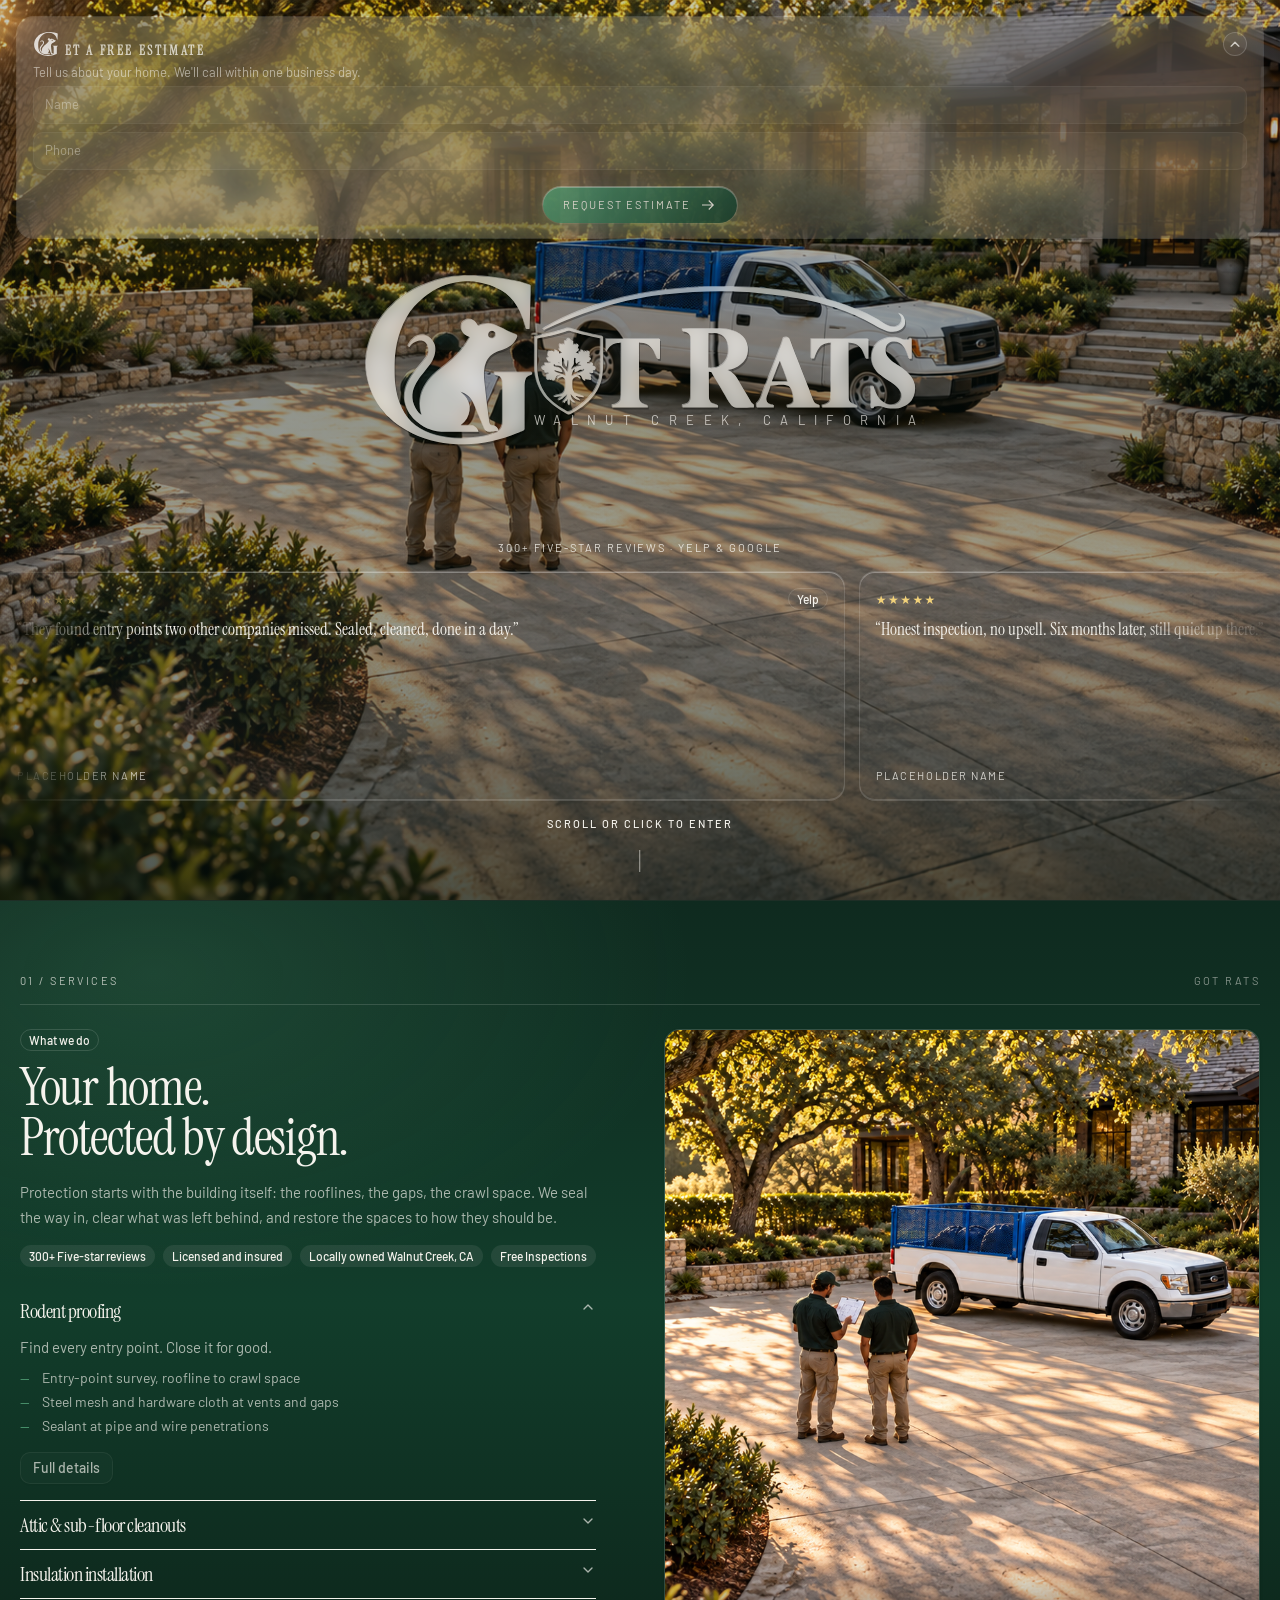
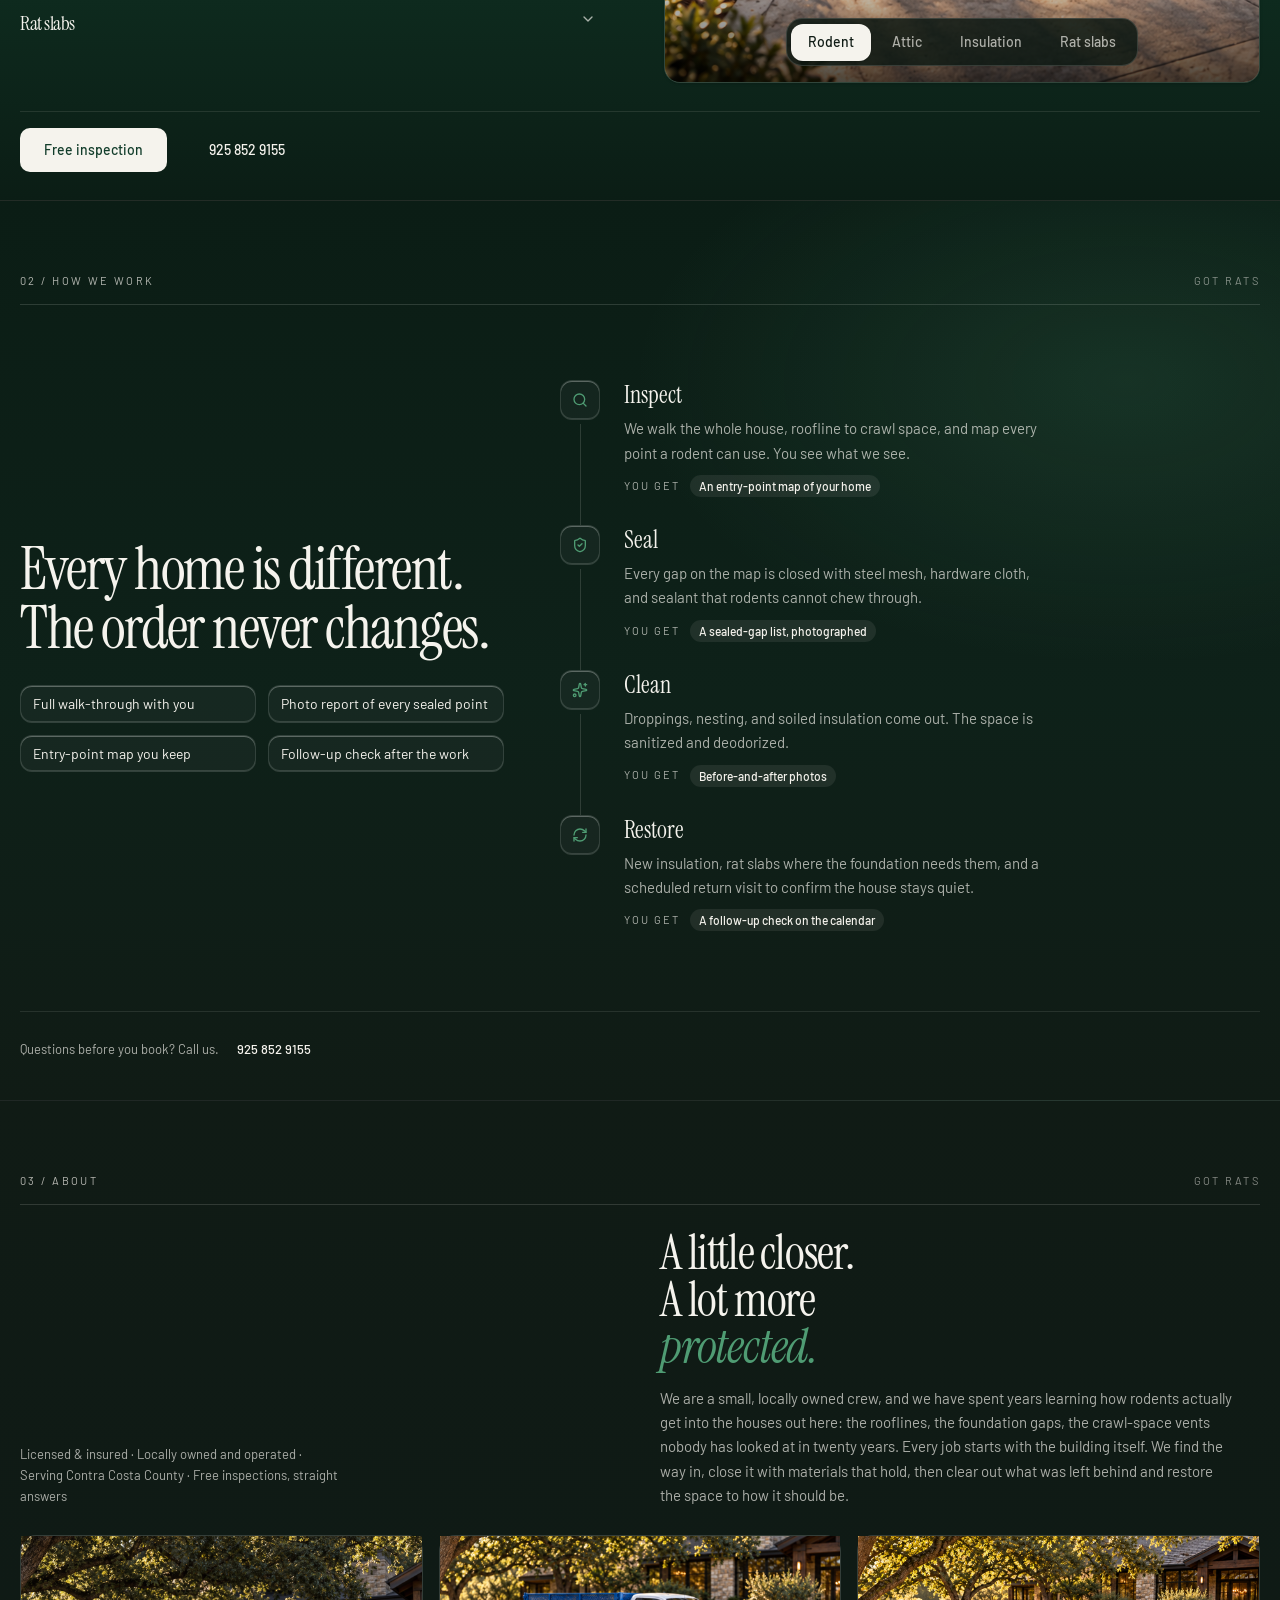
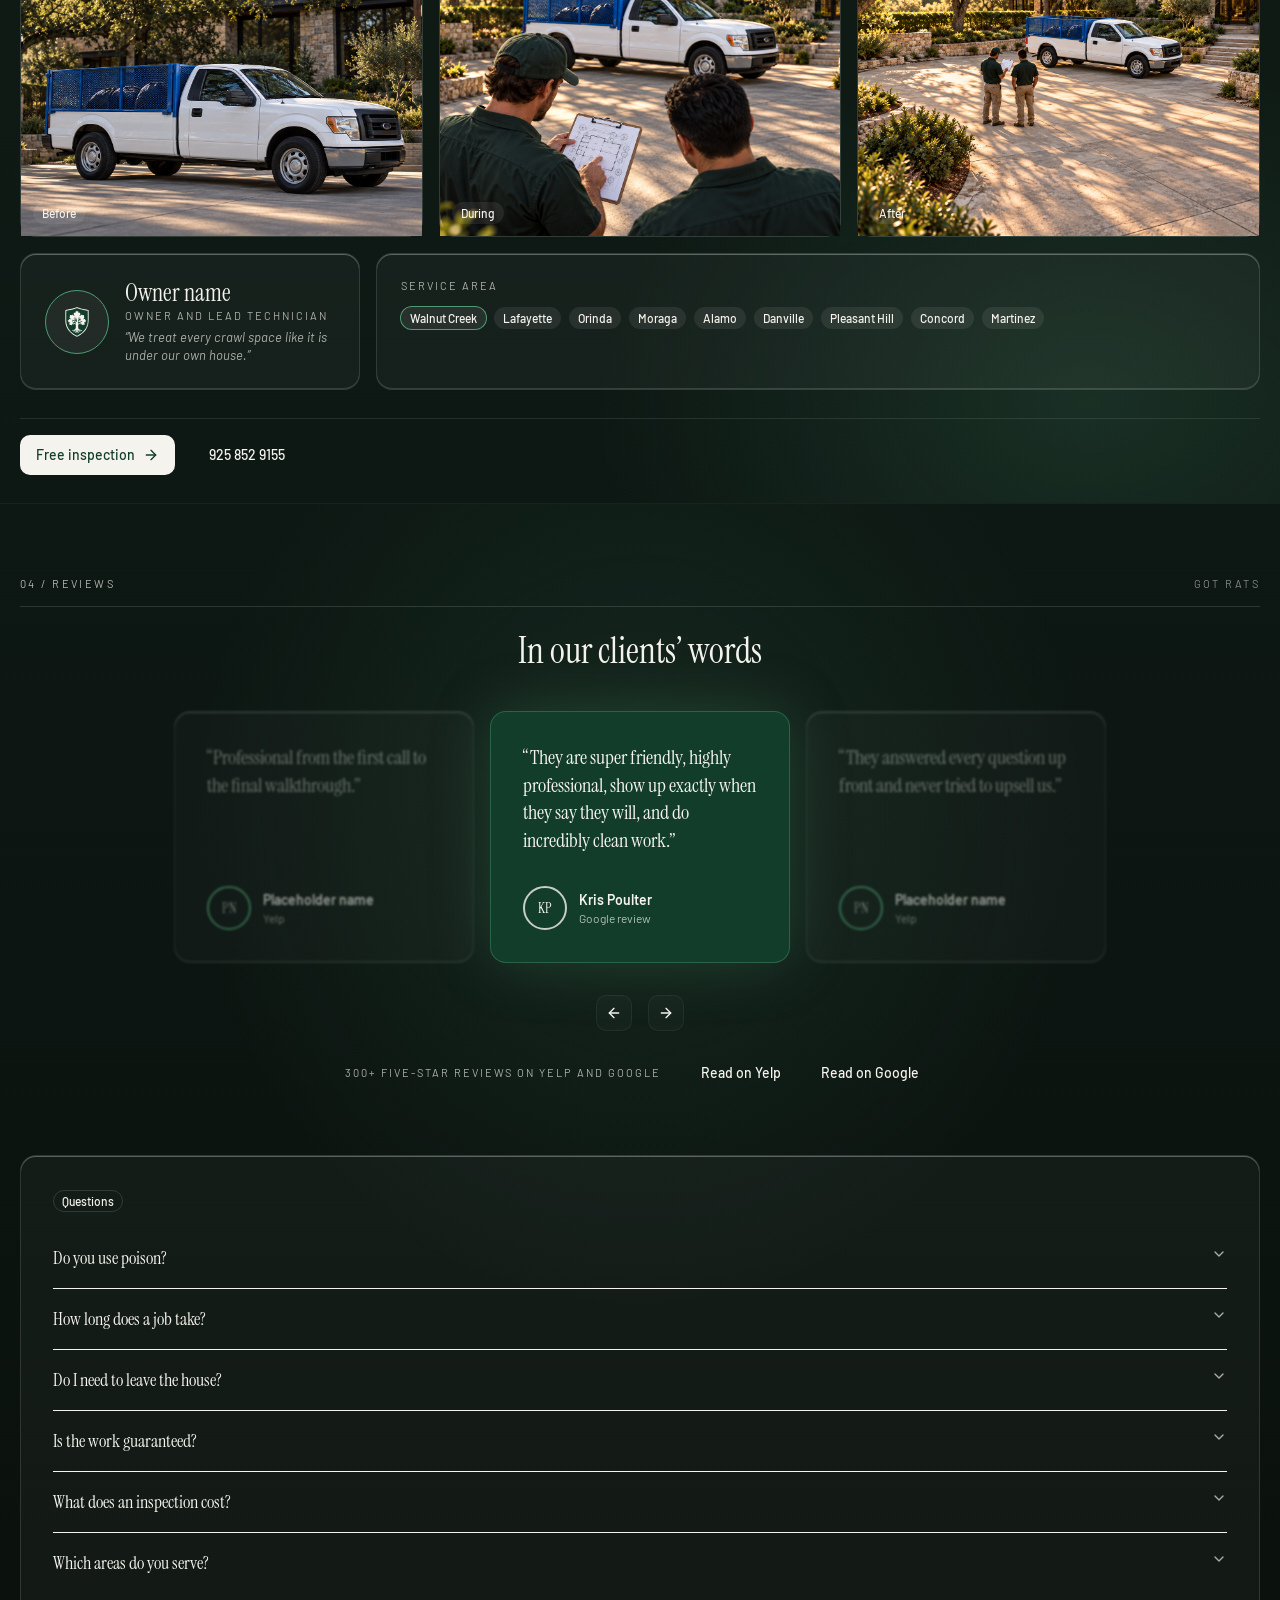
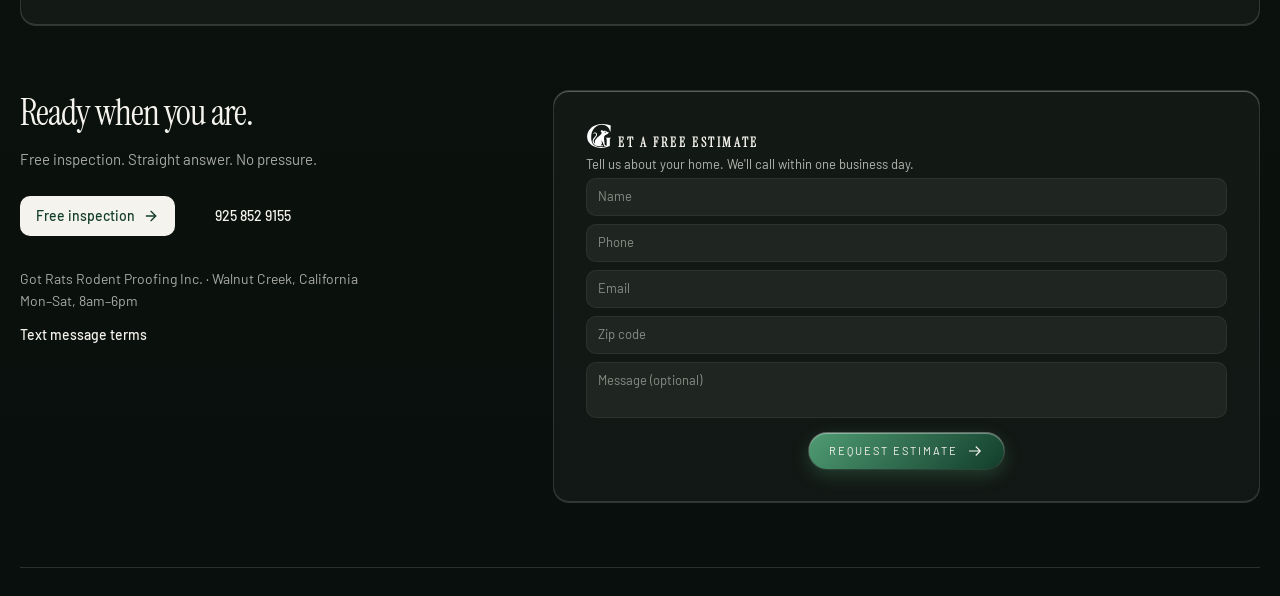
==== commit 1b194b41: "Raise mobile logo, brighter glass" ====
--- a/index.html
+++ b/index.html
@@ -1,3 +1,3 @@
-<!doctype html><html lang="en" class="dark"><head><meta charset="UTF-8"/><meta name="viewport" content="width=device-width, initial-scale=1.0"/><meta name="theme-color" content="#123D2B"/><meta name="description" content="Rodent proofing, attic cleanouts, sub-floor cleaning, insulation installation and rat slabs. Contact Got Rats for a free inspection and quote."/><link rel="icon" type="image/svg+xml" href="./brand/oak-shield-light.svg"/><link rel="preconnect" href="https://fonts.googleapis.com"/><link rel="preconnect" href="https://fonts.gstatic.com" crossorigin/><link href="https://fonts.googleapis.com/css2?family=Instrument+Serif:ital@0;1&family=Barlow:wght@300;400;500;600&display=swap" rel="stylesheet"/><title>Got Rats Rodent Proofers | Protect your home</title>  <script type="module" crossorigin src="./assets/index-LLVd3vDN.js"></script>
+<!doctype html><html lang="en" class="dark"><head><meta charset="UTF-8"/><meta name="viewport" content="width=device-width, initial-scale=1.0"/><meta name="theme-color" content="#123D2B"/><meta name="description" content="Rodent proofing, attic cleanouts, sub-floor cleaning, insulation installation and rat slabs. Contact Got Rats for a free inspection and quote."/><link rel="icon" type="image/svg+xml" href="./brand/oak-shield-light.svg"/><link rel="preconnect" href="https://fonts.googleapis.com"/><link rel="preconnect" href="https://fonts.gstatic.com" crossorigin/><link href="https://fonts.googleapis.com/css2?family=Instrument+Serif:ital@0;1&family=Barlow:wght@300;400;500;600&display=swap" rel="stylesheet"/><title>Got Rats Rodent Proofers | Protect your home</title>  <script type="module" crossorigin src="./assets/index-CPUWDDdB.js"></script>
   <link rel="stylesheet" crossorigin href="./assets/index-BZHrW1EF.css">
 </head><body><div id="root"></div></body></html>
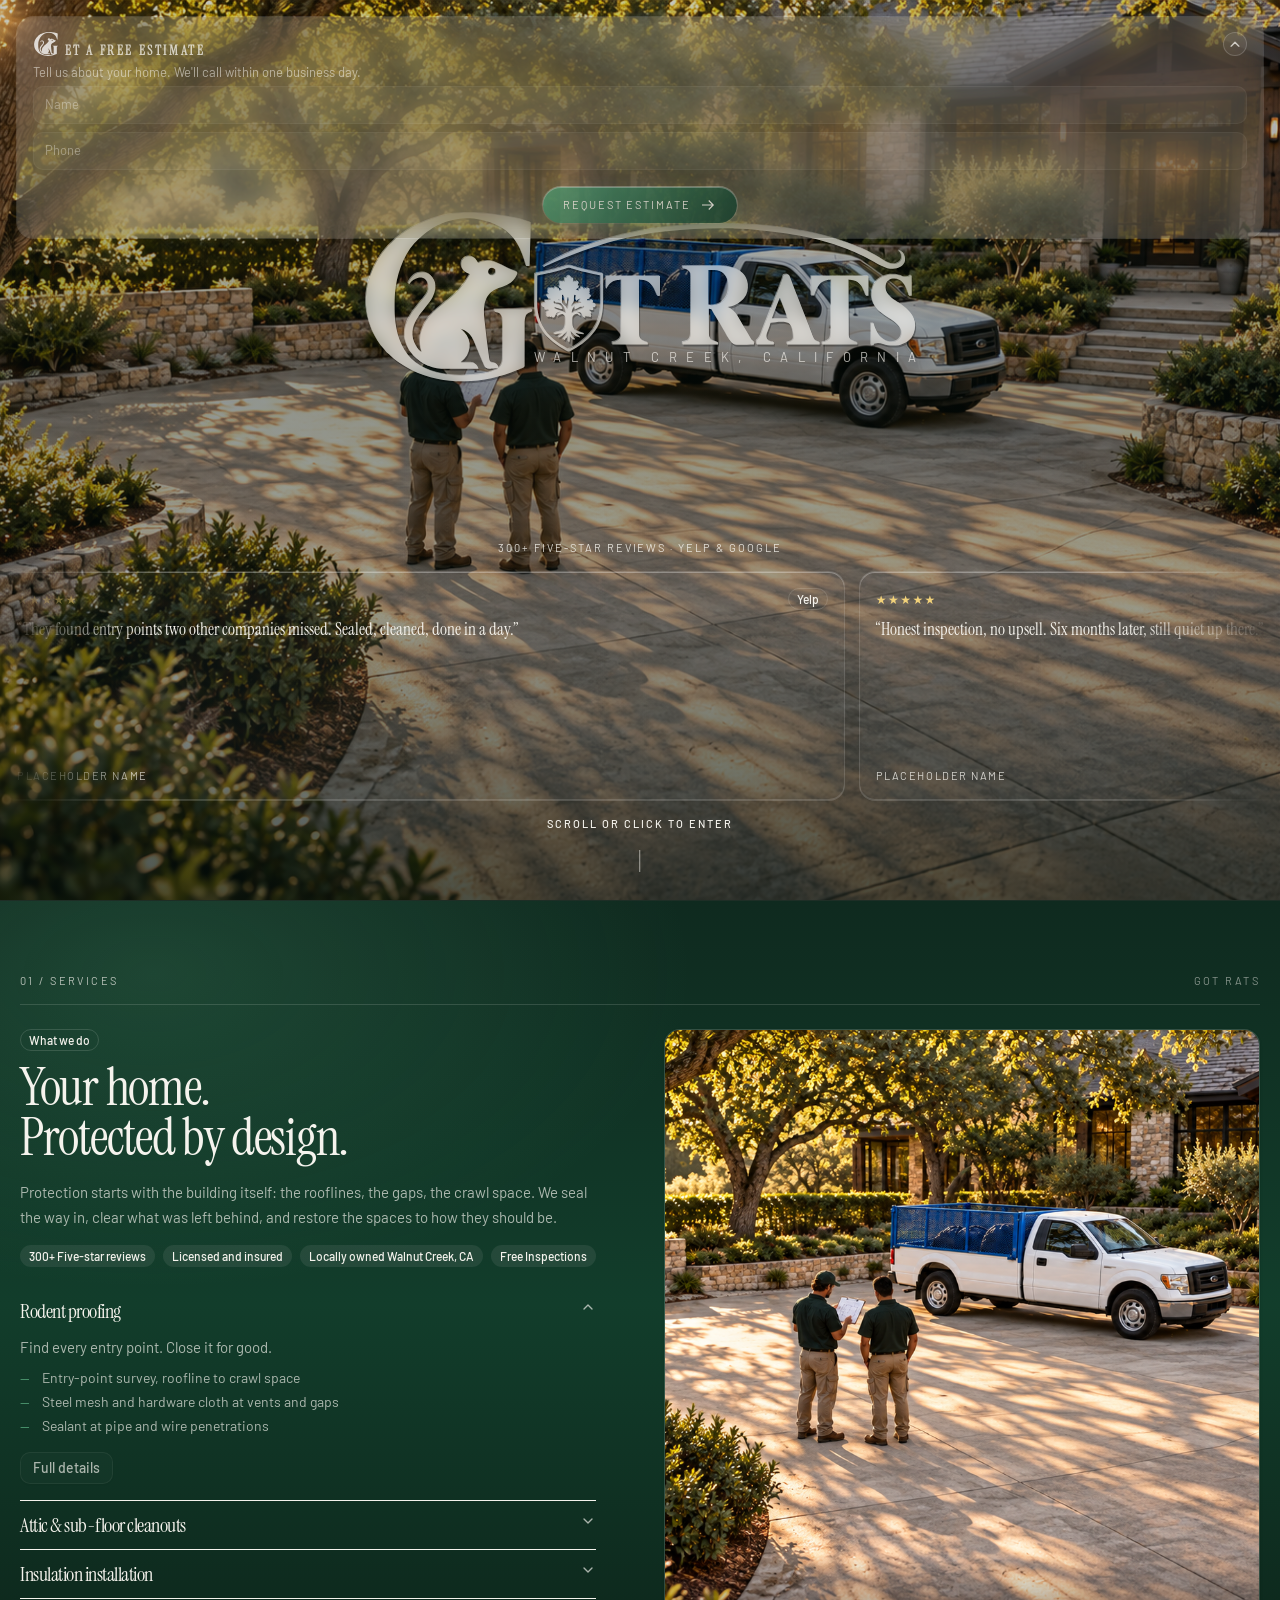
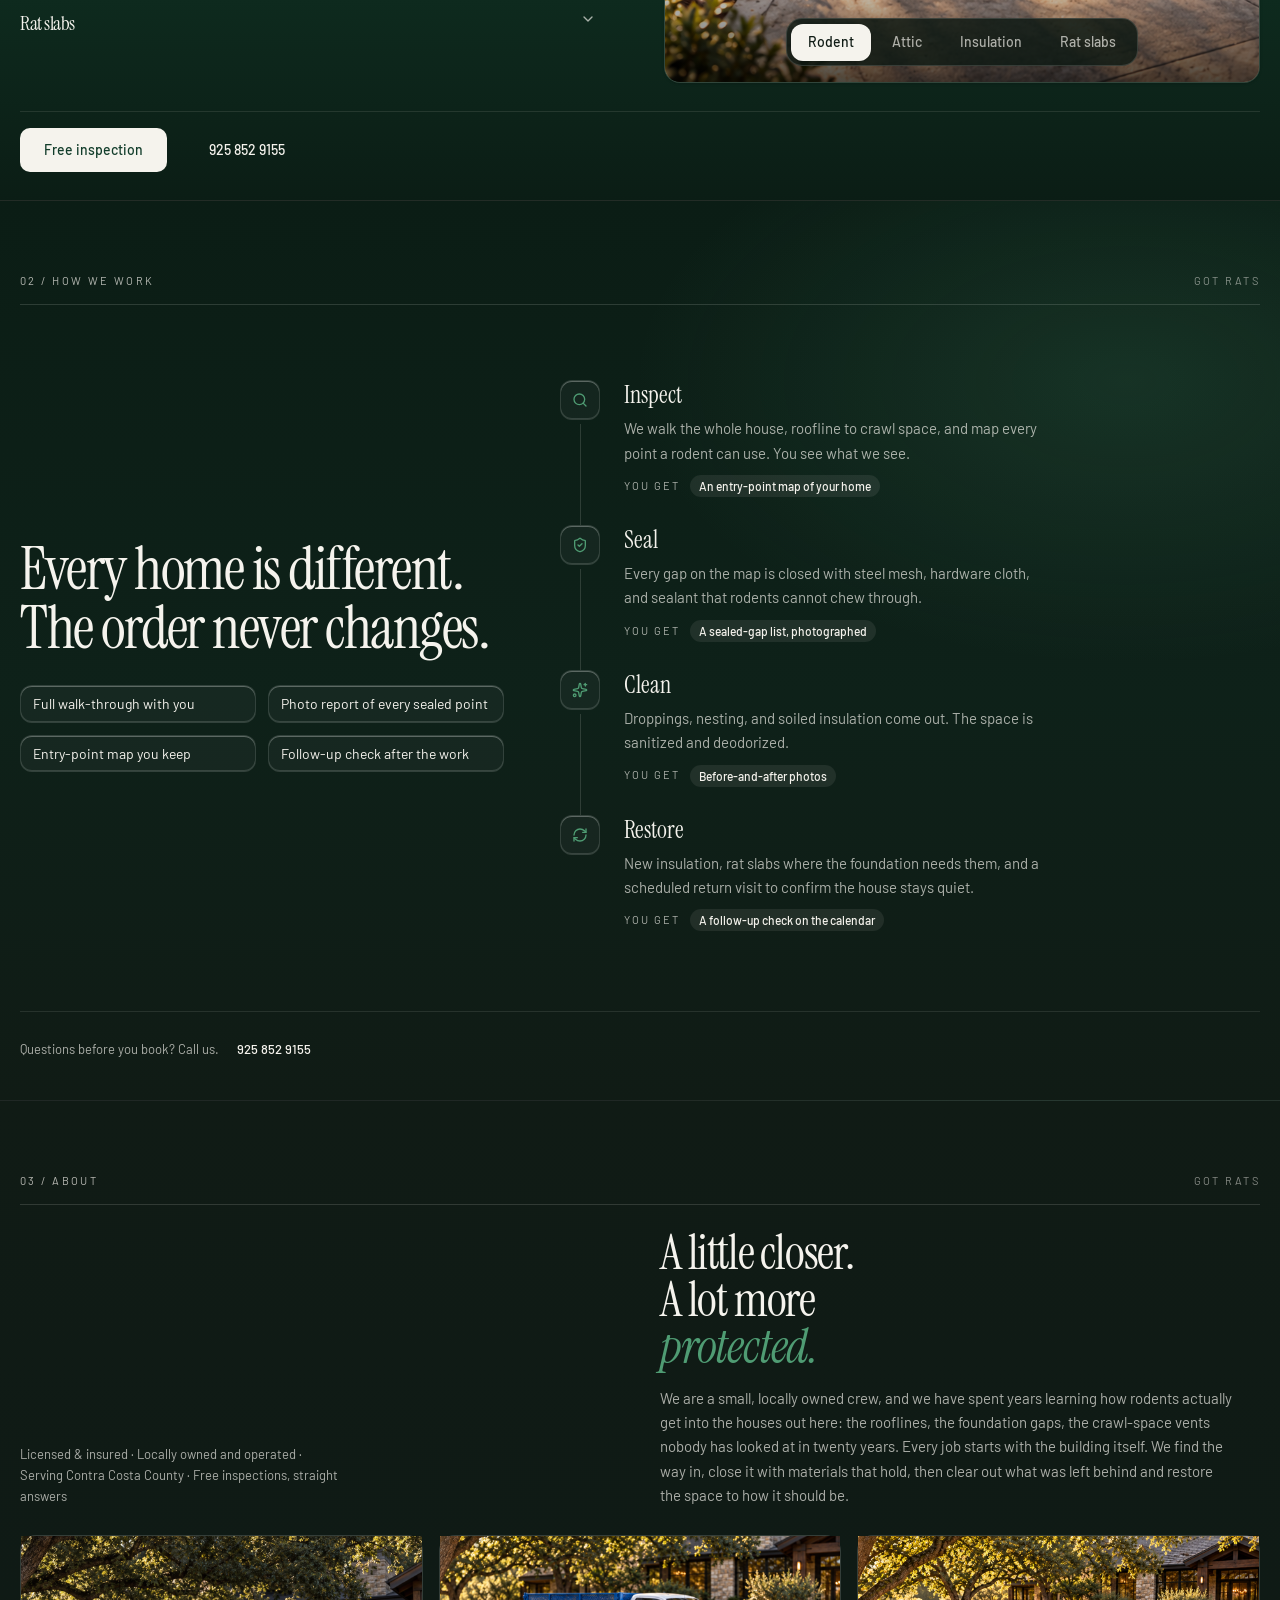
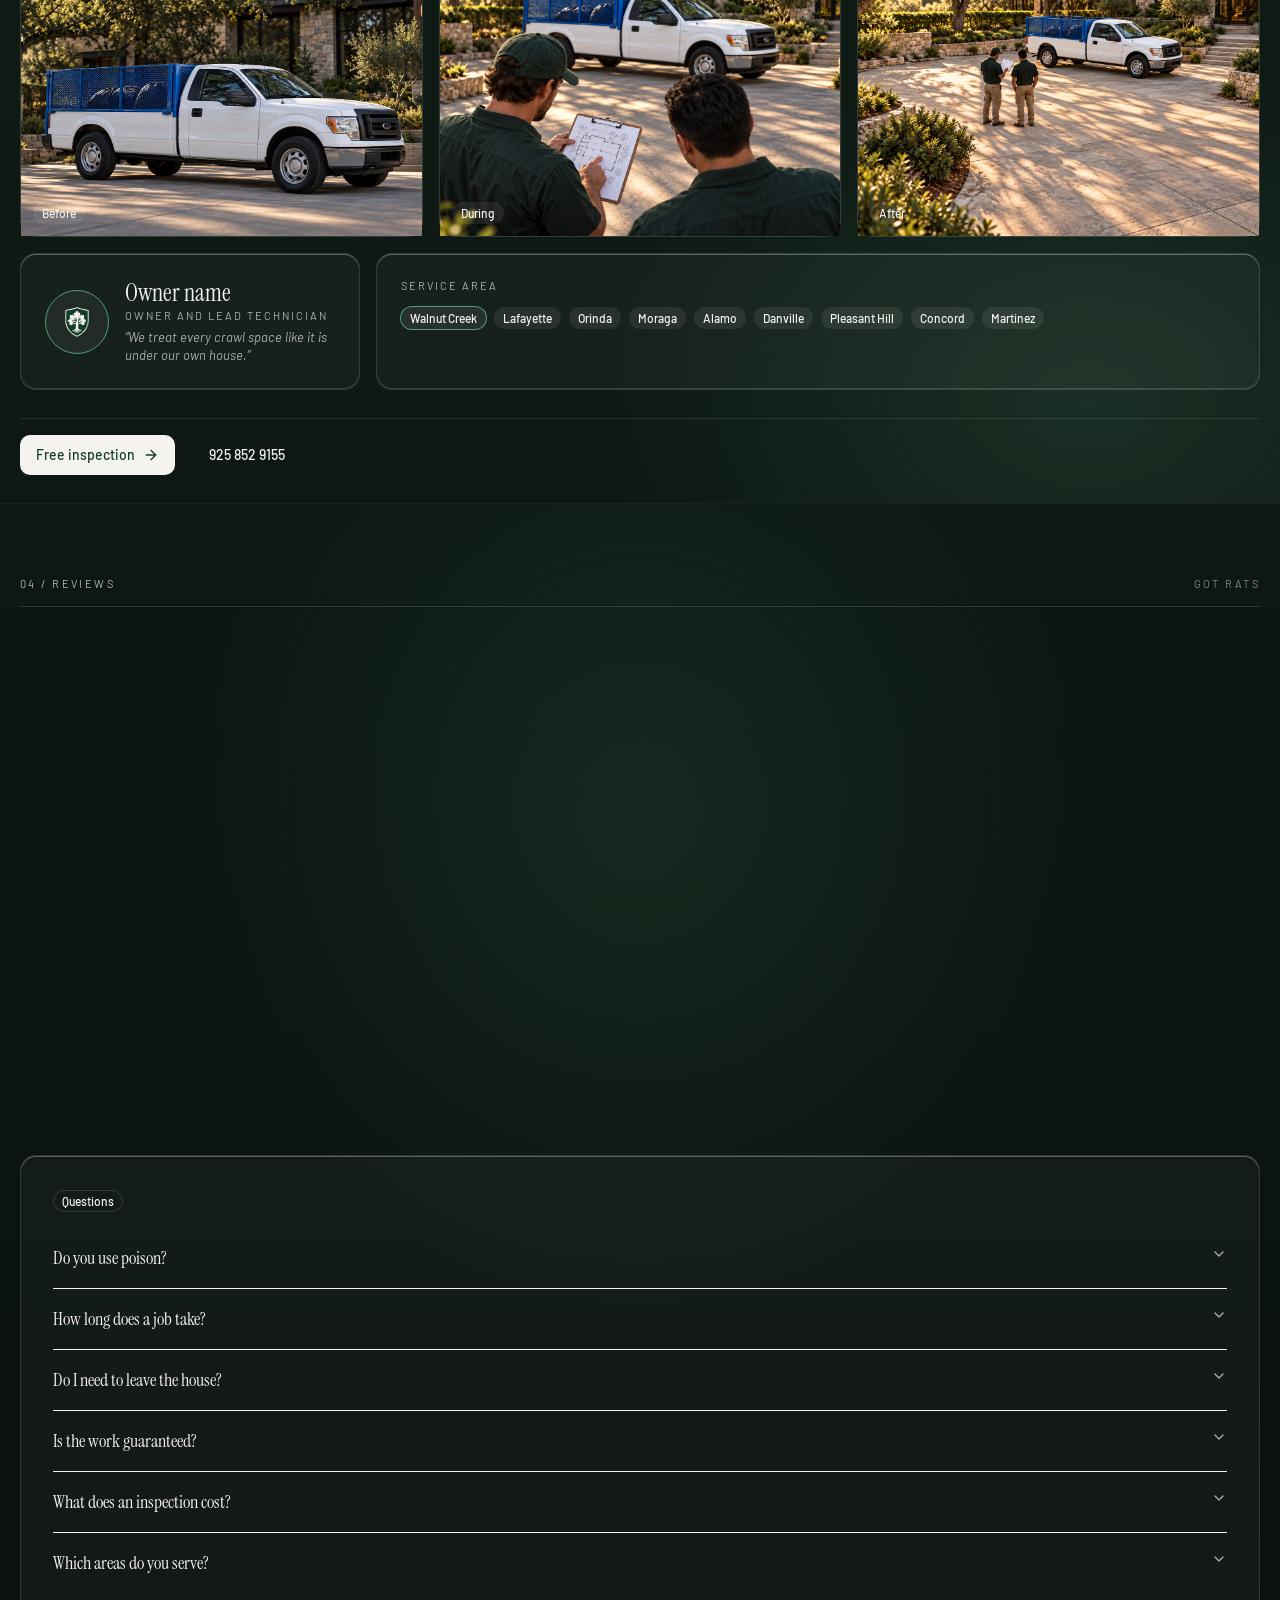
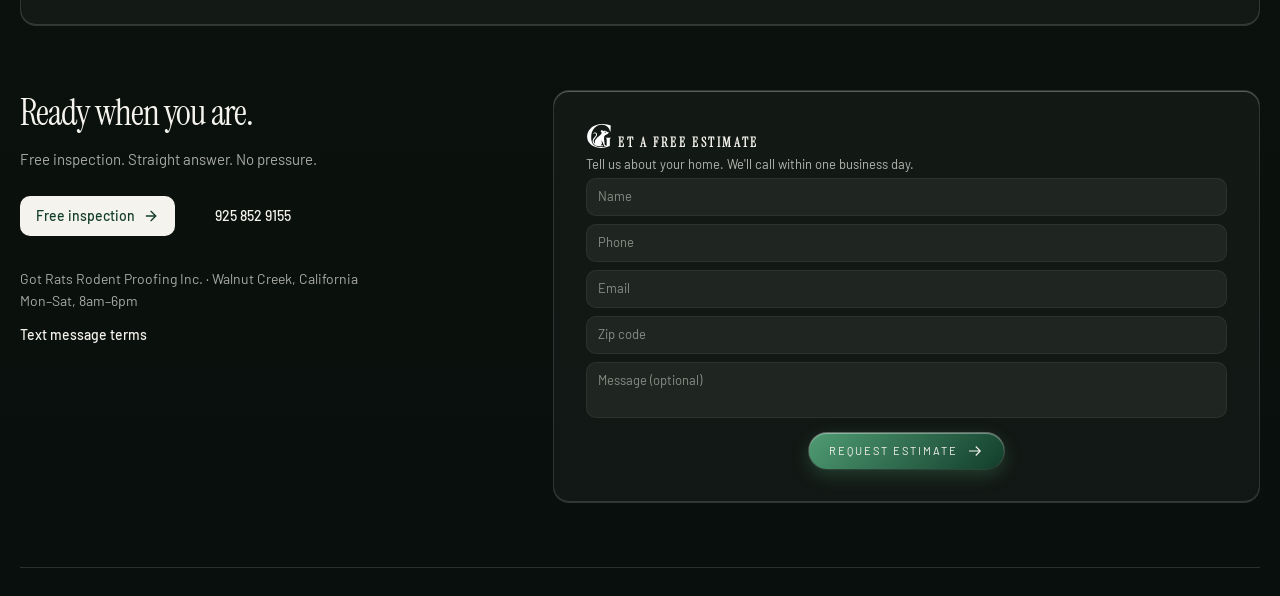
==== commit f7d31246: "Smaller, higher mobile logo" ====
--- a/index.html
+++ b/index.html
@@ -1,3 +1,3 @@
-<!doctype html><html lang="en" class="dark"><head><meta charset="UTF-8"/><meta name="viewport" content="width=device-width, initial-scale=1.0"/><meta name="theme-color" content="#123D2B"/><meta name="description" content="Rodent proofing, attic cleanouts, sub-floor cleaning, insulation installation and rat slabs. Contact Got Rats for a free inspection and quote."/><link rel="icon" type="image/svg+xml" href="./brand/oak-shield-light.svg"/><link rel="preconnect" href="https://fonts.googleapis.com"/><link rel="preconnect" href="https://fonts.gstatic.com" crossorigin/><link href="https://fonts.googleapis.com/css2?family=Instrument+Serif:ital@0;1&family=Barlow:wght@300;400;500;600&display=swap" rel="stylesheet"/><title>Got Rats Rodent Proofers | Protect your home</title>  <script type="module" crossorigin src="./assets/index-CPUWDDdB.js"></script>
+<!doctype html><html lang="en" class="dark"><head><meta charset="UTF-8"/><meta name="viewport" content="width=device-width, initial-scale=1.0"/><meta name="theme-color" content="#123D2B"/><meta name="description" content="Rodent proofing, attic cleanouts, sub-floor cleaning, insulation installation and rat slabs. Contact Got Rats for a free inspection and quote."/><link rel="icon" type="image/svg+xml" href="./brand/oak-shield-light.svg"/><link rel="preconnect" href="https://fonts.googleapis.com"/><link rel="preconnect" href="https://fonts.gstatic.com" crossorigin/><link href="https://fonts.googleapis.com/css2?family=Instrument+Serif:ital@0;1&family=Barlow:wght@300;400;500;600&display=swap" rel="stylesheet"/><title>Got Rats Rodent Proofers | Protect your home</title>  <script type="module" crossorigin src="./assets/index-DdVimpSc.js"></script>
   <link rel="stylesheet" crossorigin href="./assets/index-BZHrW1EF.css">
 </head><body><div id="root"></div></body></html>
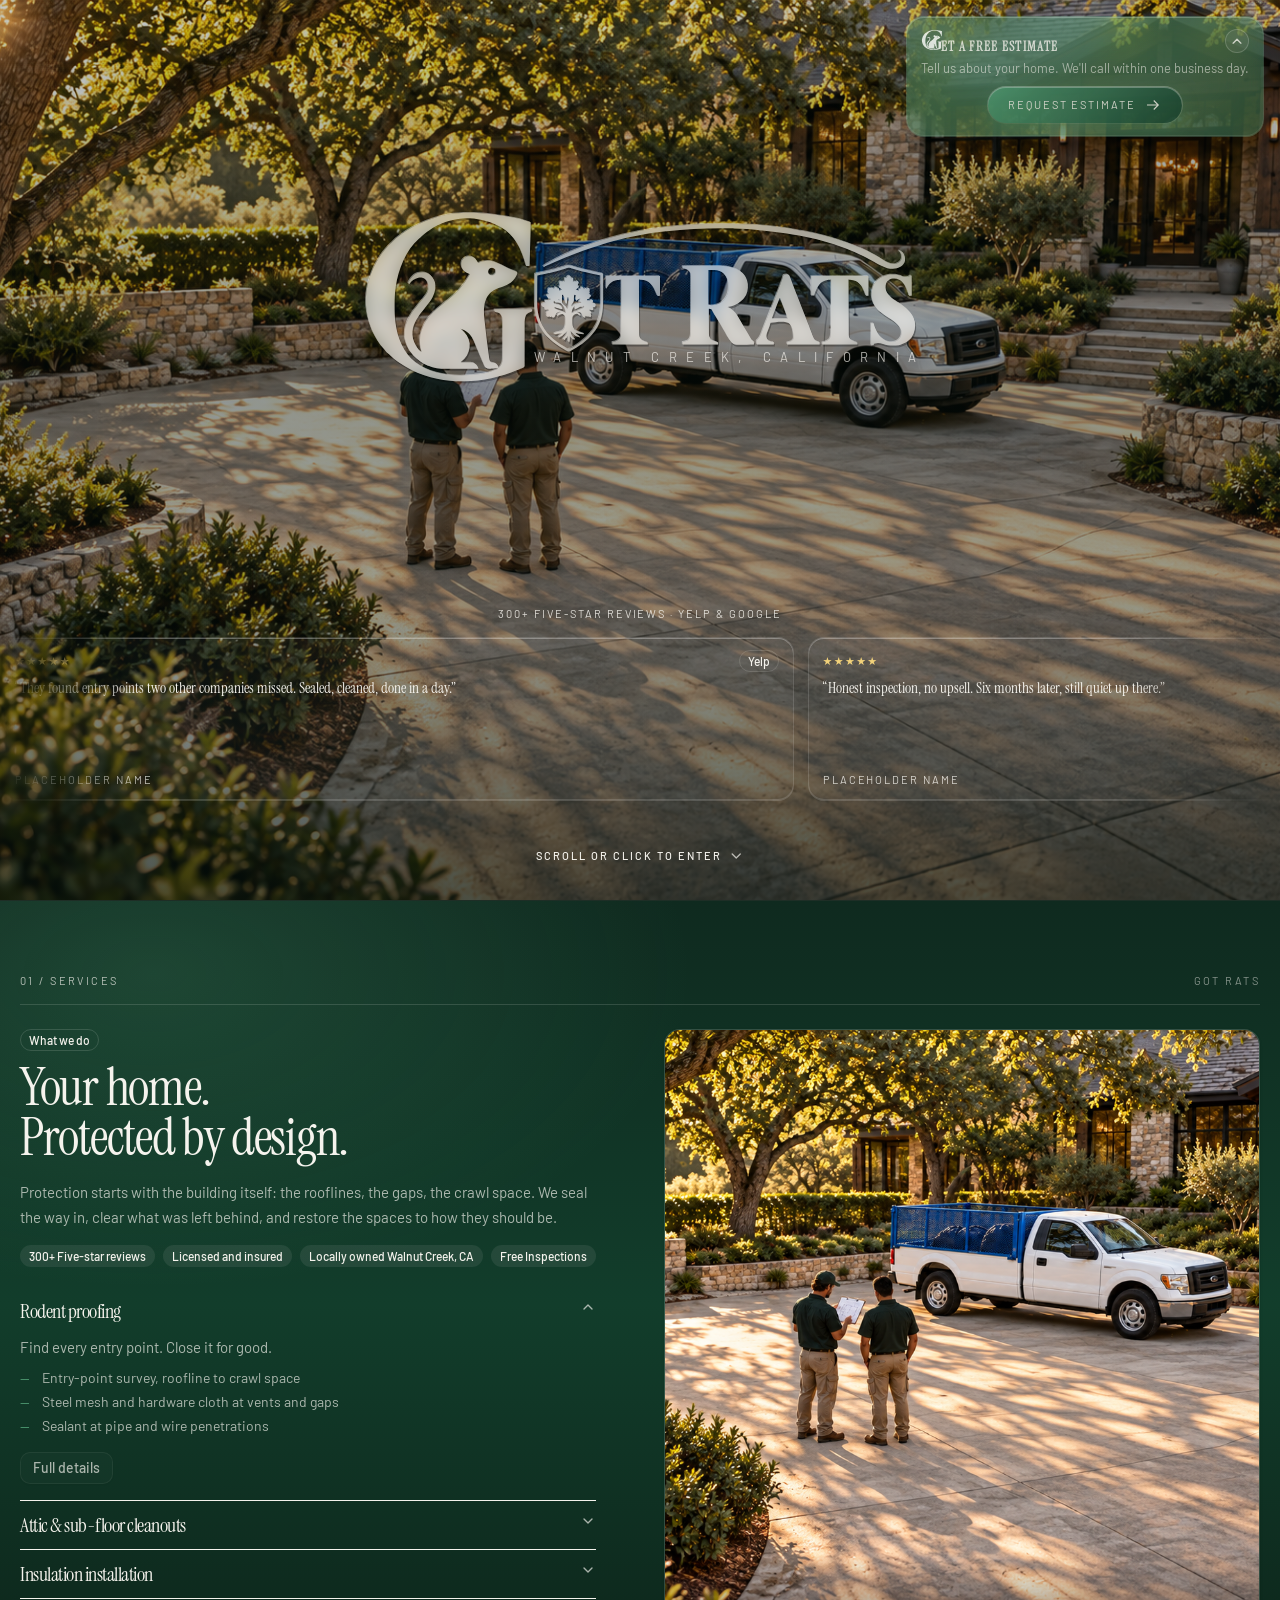
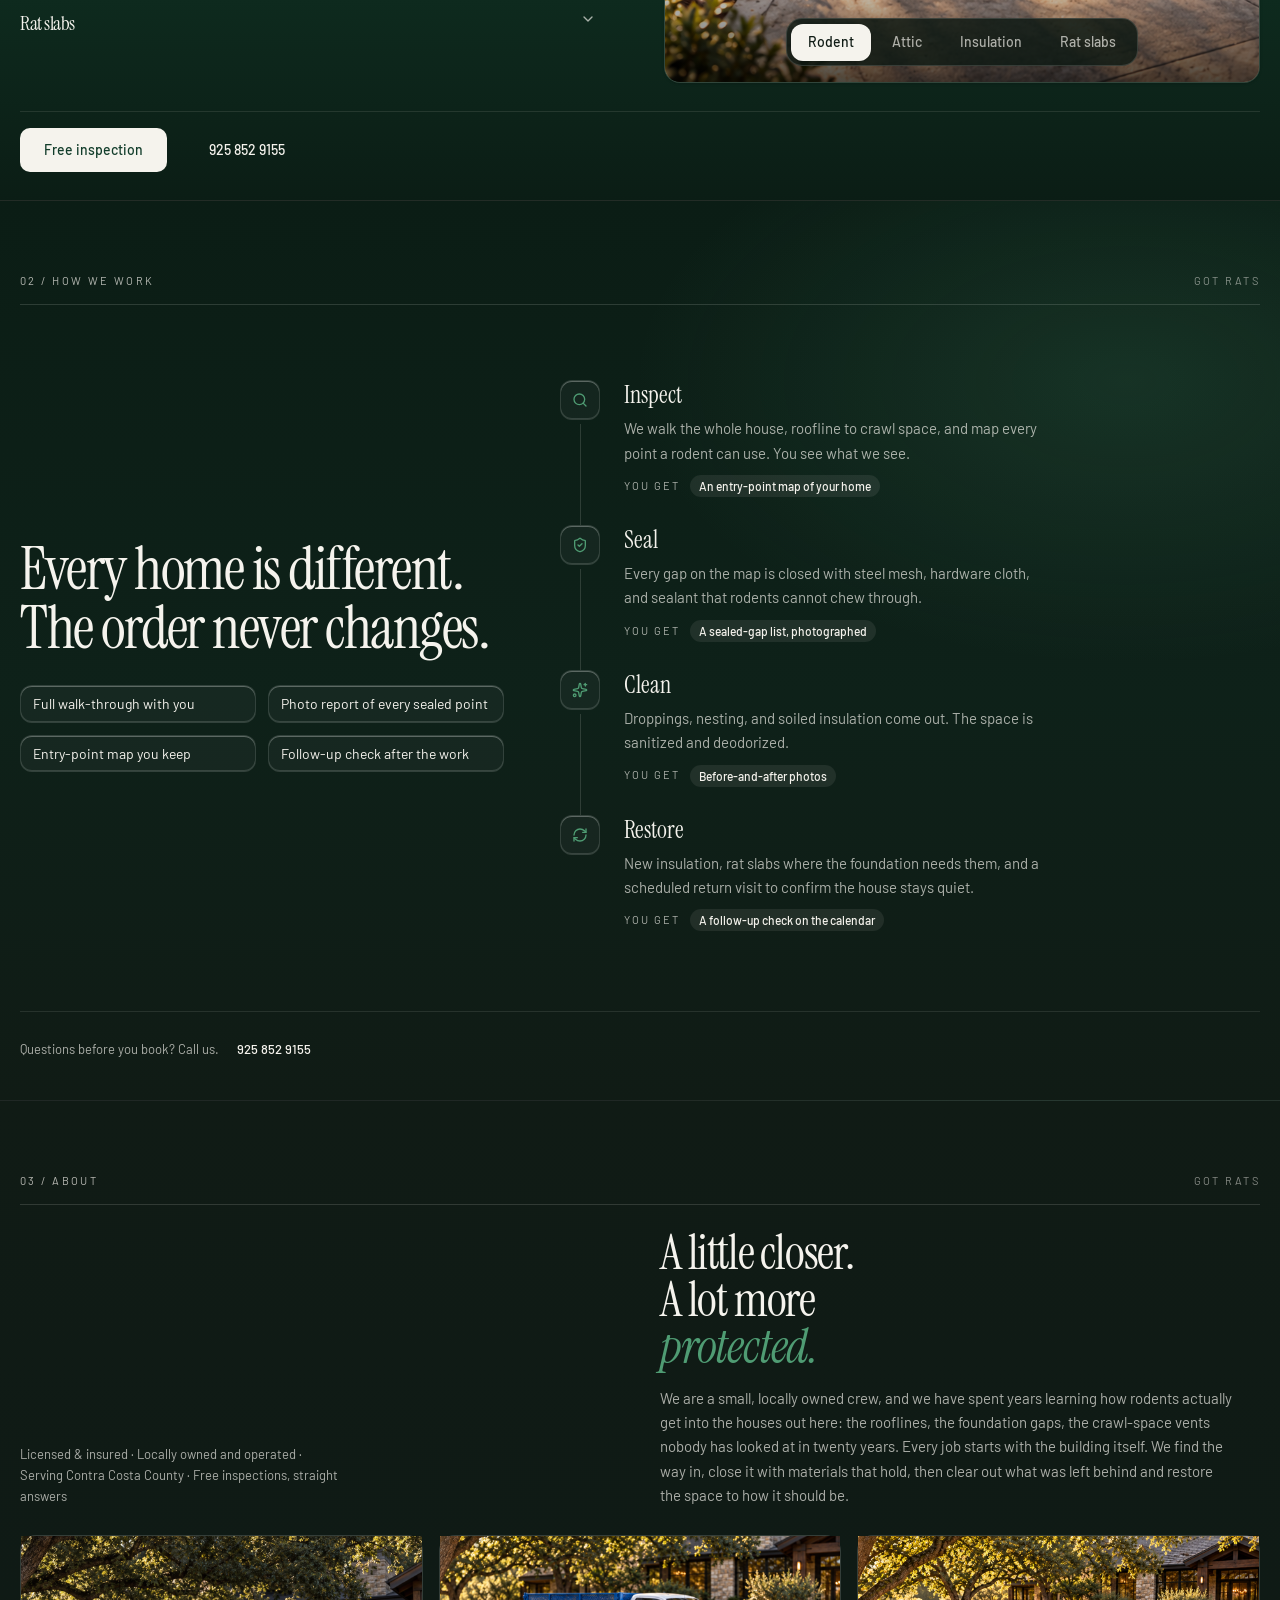
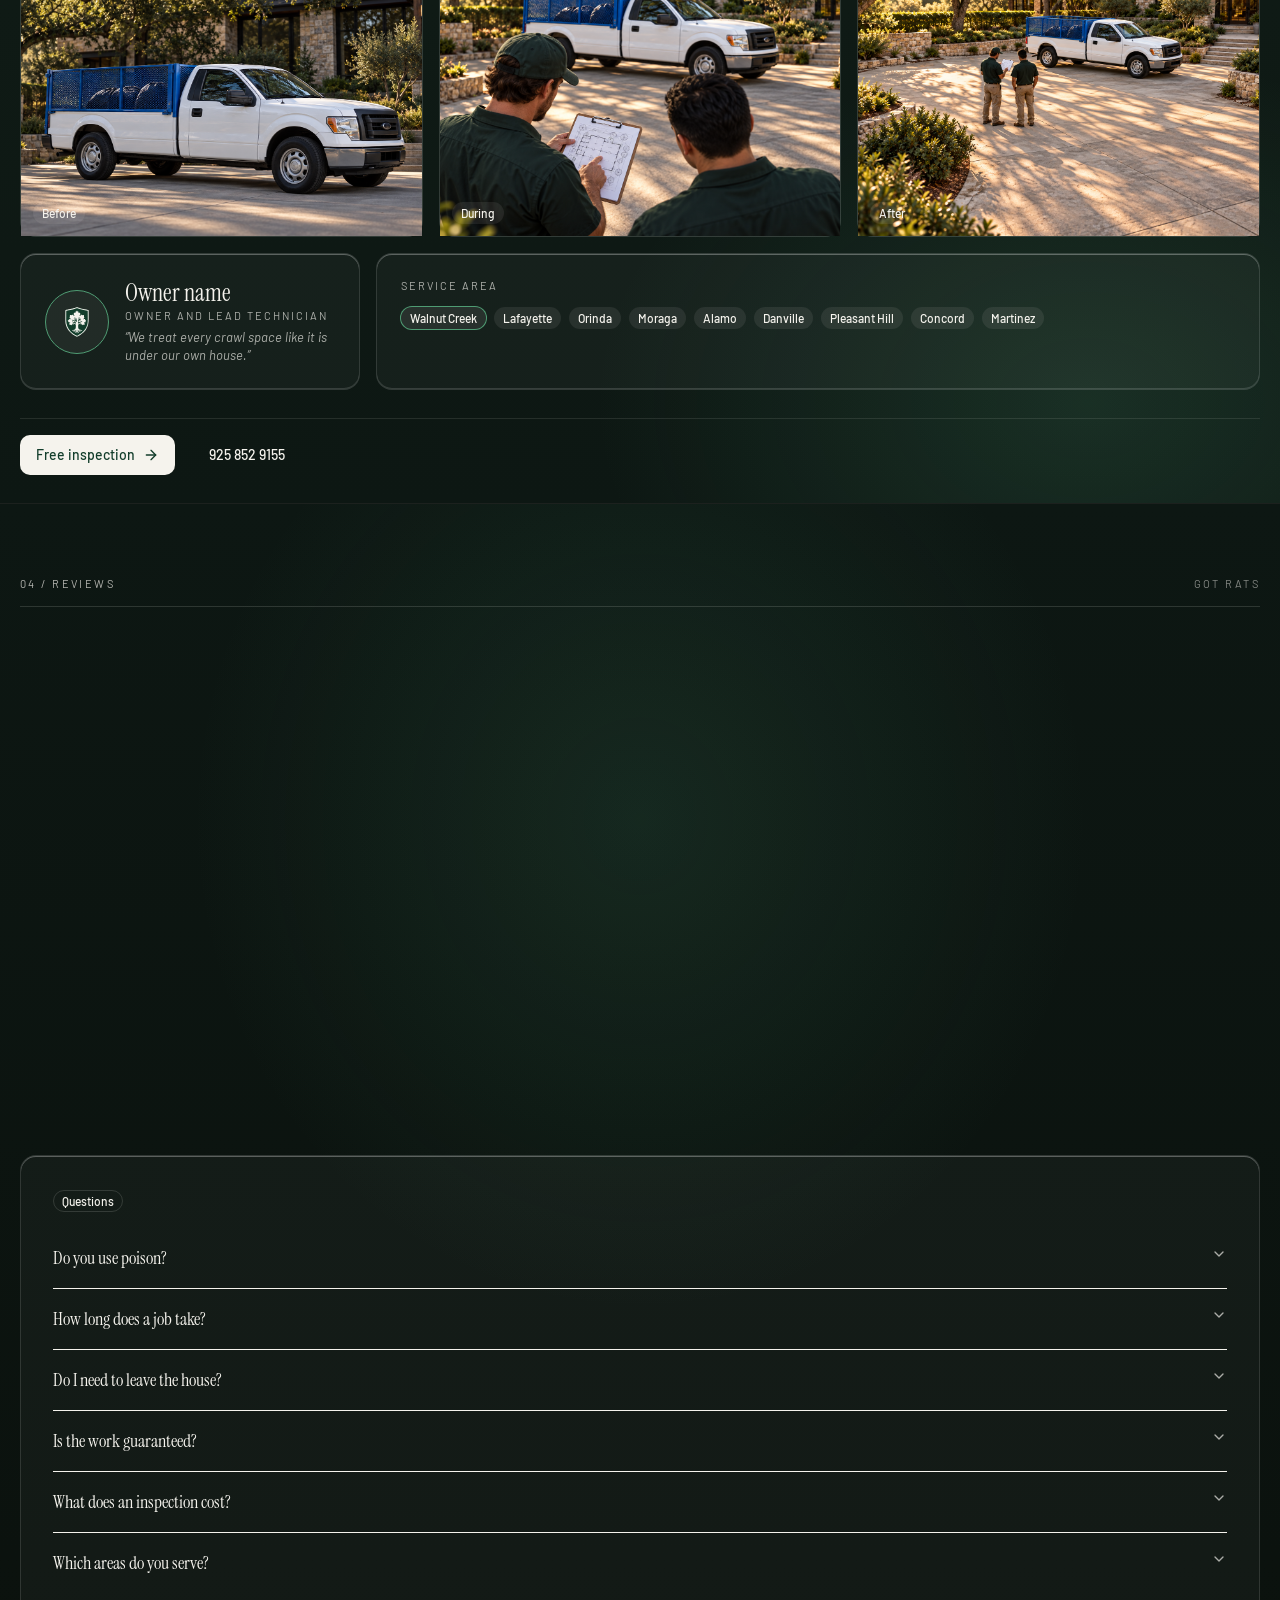
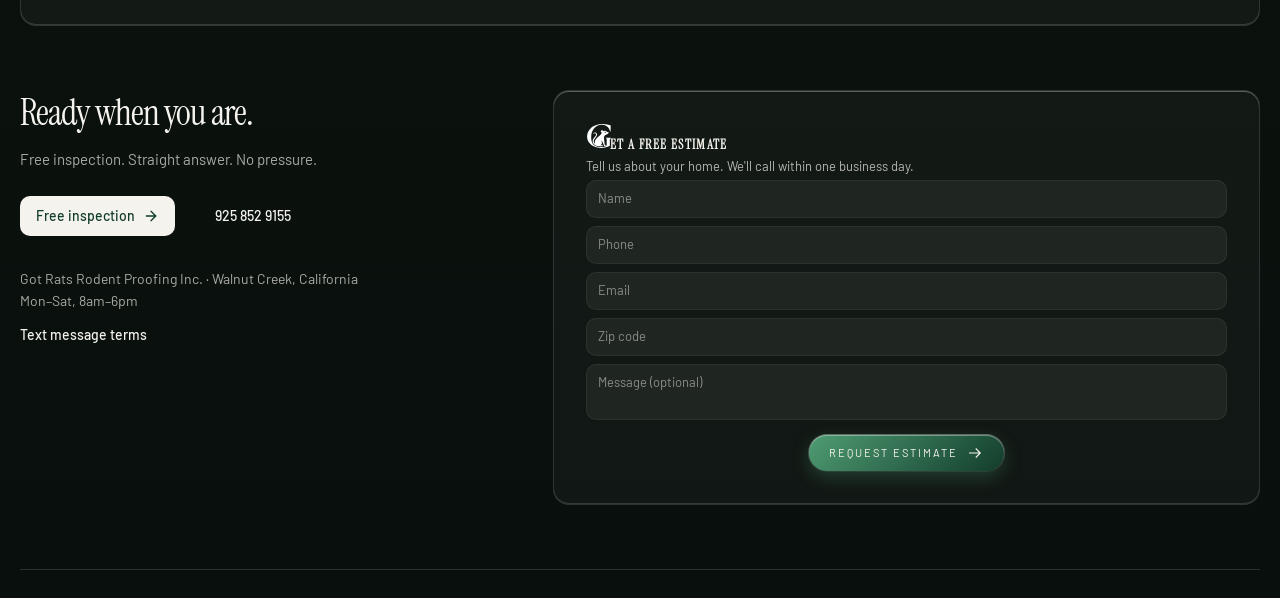
==== commit 21df181c: "Landing round 11" ====
--- a/index.html
+++ b/index.html
@@ -1,3 +1,3 @@
-<!doctype html><html lang="en" class="dark"><head><meta charset="UTF-8"/><meta name="viewport" content="width=device-width, initial-scale=1.0"/><meta name="theme-color" content="#123D2B"/><meta name="description" content="Rodent proofing, attic cleanouts, sub-floor cleaning, insulation installation and rat slabs. Contact Got Rats for a free inspection and quote."/><link rel="icon" type="image/svg+xml" href="./brand/oak-shield-light.svg"/><link rel="preconnect" href="https://fonts.googleapis.com"/><link rel="preconnect" href="https://fonts.gstatic.com" crossorigin/><link href="https://fonts.googleapis.com/css2?family=Instrument+Serif:ital@0;1&family=Barlow:wght@300;400;500;600&display=swap" rel="stylesheet"/><title>Got Rats Rodent Proofers | Protect your home</title>  <script type="module" crossorigin src="./assets/index-DdVimpSc.js"></script>
-  <link rel="stylesheet" crossorigin href="./assets/index-BZHrW1EF.css">
+<!doctype html><html lang="en" class="dark"><head><meta charset="UTF-8"/><meta name="viewport" content="width=device-width, initial-scale=1.0"/><meta name="theme-color" content="#123D2B"/><meta name="description" content="Rodent proofing, attic cleanouts, sub-floor cleaning, insulation installation and rat slabs. Contact Got Rats for a free inspection and quote."/><link rel="icon" type="image/svg+xml" href="./brand/oak-shield-light.svg"/><link rel="preconnect" href="https://fonts.googleapis.com"/><link rel="preconnect" href="https://fonts.gstatic.com" crossorigin/><link href="https://fonts.googleapis.com/css2?family=Instrument+Serif:ital@0;1&family=Barlow:wght@300;400;500;600&display=swap" rel="stylesheet"/><title>Got Rats Rodent Proofers | Protect your home</title>  <script type="module" crossorigin src="./assets/index-B9DIsx3U.js"></script>
+  <link rel="stylesheet" crossorigin href="./assets/index-DkMEUQzK.css">
 </head><body><div id="root"></div></body></html>
--- a/assets/index-DkMEUQzK.css
+++ b/assets/index-DkMEUQzK.css
@@ -0,0 +1 @@
+@layer properties{@supports (((-webkit-hyphens:none)) and (not (margin-trim:inline))) or ((-moz-orient:inline) and (not (color:rgb(from red r g b)))){*,:before,:after,::backdrop{--tw-translate-x:0;--tw-translate-y:0;--tw-translate-z:0;--tw-rotate-x:initial;--tw-rotate-y:initial;--tw-rotate-z:initial;--tw-skew-x:initial;--tw-skew-y:initial;--tw-space-y-reverse:0;--tw-border-style:solid;--tw-gradient-position:initial;--tw-gradient-from:#0000;--tw-gradient-via:#0000;--tw-gradient-to:#0000;--tw-gradient-stops:initial;--tw-gradient-via-stops:initial;--tw-gradient-from-position:0%;--tw-gradient-via-position:50%;--tw-gradient-to-position:100%;--tw-mask-linear:linear-gradient(#fff, #fff);--tw-mask-radial:linear-gradient(#fff, #fff);--tw-mask-conic:linear-gradient(#fff, #fff);--tw-mask-left:linear-gradient(#fff, #fff);--tw-mask-right:linear-gradient(#fff, #fff);--tw-mask-bottom:linear-gradient(#fff, #fff);--tw-mask-top:linear-gradient(#fff, #fff);--tw-mask-top-from-position:0%;--tw-mask-top-to-position:100%;--tw-mask-top-from-color:black;--tw-mask-top-to-color:transparent;--tw-leading:initial;--tw-font-weight:initial;--tw-tracking:initial;--tw-shadow:0 0 #0000;--tw-shadow-color:initial;--tw-shadow-alpha:100%;--tw-inset-shadow:0 0 #0000;--tw-inset-shadow-color:initial;--tw-inset-shadow-alpha:100%;--tw-ring-color:initial;--tw-ring-shadow:0 0 #0000;--tw-inset-ring-color:initial;--tw-inset-ring-shadow:0 0 #0000;--tw-ring-inset:initial;--tw-ring-offset-width:0px;--tw-ring-offset-color:#fff;--tw-ring-offset-shadow:0 0 #0000;--tw-outline-style:solid;--tw-blur:initial;--tw-brightness:initial;--tw-contrast:initial;--tw-grayscale:initial;--tw-hue-rotate:initial;--tw-invert:initial;--tw-opacity:initial;--tw-saturate:initial;--tw-sepia:initial;--tw-drop-shadow:initial;--tw-drop-shadow-color:initial;--tw-drop-shadow-alpha:100%;--tw-drop-shadow-size:initial;--tw-backdrop-blur:initial;--tw-backdrop-brightness:initial;--tw-backdrop-contrast:initial;--tw-backdrop-grayscale:initial;--tw-backdrop-hue-rotate:initial;--tw-backdrop-invert:initial;--tw-backdrop-opacity:initial;--tw-backdrop-saturate:initial;--tw-backdrop-sepia:initial;--tw-duration:initial;--tw-content:"";--tw-scroll-snap-strictness:proximity}}}@layer theme{:root,:host{--font-sans:"Barlow",system-ui,sans-serif;--font-serif:"Instrument Serif",Georgia,serif;--font-mono:ui-monospace, SFMono-Regular, Menlo, Monaco, Consolas, "Liberation Mono", "Courier New", monospace;--color-green-100:oklch(96.2% .044 156.743);--color-neutral-300:oklch(87% 0 none);--color-neutral-400:oklch(70.8% 0 none);--color-neutral-500:oklch(55.6% 0 none);--color-neutral-700:oklch(37.1% 0 none);--color-neutral-800:oklch(26.9% 0 none);--color-neutral-950:oklch(14.5% 0 none);--color-black:#000;--color-white:#fff;--spacing:.25rem;--container-xs:20rem;--container-md:28rem;--container-lg:32rem;--container-xl:36rem;--container-2xl:42rem;--container-3xl:48rem;--container-7xl:80rem;--text-xs:.75rem;--text-xs--line-height:calc(1 / .75);--text-sm:.875rem;--text-sm--line-height:calc(1.25 / .875);--text-base:1rem;--text-base--line-height: 1.5 ;--text-lg:1.125rem;--text-lg--line-height:calc(1.75 / 1.125);--text-xl:1.25rem;--text-xl--line-height:calc(1.75 / 1.25);--text-2xl:1.5rem;--text-2xl--line-height:calc(2 / 1.5);--text-3xl:1.875rem;--text-3xl--line-height: 1.2 ;--text-4xl:2.25rem;--text-4xl--line-height:calc(2.5 / 2.25);--text-5xl:3rem;--text-5xl--line-height:1;--text-6xl:3.75rem;--text-6xl--line-height:1;--font-weight-normal:400;--font-weight-medium:500;--font-weight-semibold:600;--font-weight-bold:700;--tracking-tight:-.025em;--leading-tight:1.25;--leading-snug:1.375;--leading-relaxed:1.625;--radius-xs:.125rem;--radius-2xl:1rem;--default-transition-duration:.15s;--default-transition-timing-function:cubic-bezier(.4, 0, .2, 1);--default-font-family:var(--font-sans);--default-mono-font-family:var(--font-mono);--color-primary:var(--primary)}}@layer base{*,:after,:before,::backdrop{box-sizing:border-box;border:0 solid;margin:0;padding:0}::file-selector-button{box-sizing:border-box;border:0 solid;margin:0;padding:0}html,:host{-webkit-text-size-adjust:100%;tab-size:4;line-height:1.5;font-family:var(--default-font-family,-apple-system, BlinkMacSystemFont, "Segoe UI", Roboto, "Helvetica Neue", "Noto Sans", Arial, sans-serif, "Apple Color Emoji", "Segoe UI Emoji", "Segoe UI Symbol", "Noto Color Emoji");font-feature-settings:var(--default-font-feature-settings,normal);font-variation-settings:var(--default-font-variation-settings,normal);-webkit-tap-highlight-color:transparent}hr{height:0;color:inherit;border-top-width:1px}abbr:where([title]){-webkit-text-decoration:underline dotted;text-decoration:underline dotted}h1,h2,h3,h4,h5,h6{font-size:inherit;font-weight:inherit}a{color:inherit;-webkit-text-decoration:inherit;text-decoration:inherit}b,strong{font-weight:bolder}code,kbd,samp,pre{font-family:var(--default-mono-font-family,ui-monospace, SFMono-Regular, Menlo, Monaco, Consolas, "Liberation Mono", "Courier New", monospace);font-feature-settings:var(--default-mono-font-feature-settings,normal);font-variation-settings:var(--default-mono-font-variation-settings,normal);font-size:1em}small{font-size:80%}sub,sup{vertical-align:baseline;font-size:75%;line-height:0;position:relative}sub{bottom:-.25em}sup{top:-.5em}table{text-indent:0;border-color:inherit;border-collapse:collapse}:-moz-focusring:where(:not(iframe)){outline:auto}progress{vertical-align:baseline}summary{display:list-item}ol,ul,menu{list-style:none}img,svg,video,canvas,audio,iframe,embed,object{vertical-align:middle;display:block}img,video{max-width:100%;height:auto}button,input,select,optgroup,textarea{font:inherit;font-feature-settings:inherit;font-variation-settings:inherit;letter-spacing:inherit;color:inherit;opacity:1;background-color:#0000;border-radius:0}::file-selector-button{font:inherit;font-feature-settings:inherit;font-variation-settings:inherit;letter-spacing:inherit;color:inherit;opacity:1;background-color:#0000;border-radius:0}:where(select:is([multiple],[size])) optgroup{font-weight:bolder}:where(select:is([multiple],[size])) optgroup option{padding-inline-start:20px}::file-selector-button{margin-inline-end:4px}::placeholder{opacity:1}@supports (not ((-webkit-appearance:-apple-pay-button))) or (contain-intrinsic-size:1px){::placeholder{color:currentColor}@supports (color:color-mix(in lab,red,red)){::placeholder{color:color-mix(in oklab,currentcolor 50%,transparent)}}}textarea{resize:vertical}::-webkit-search-decoration{-webkit-appearance:none}::-webkit-date-and-time-value{min-height:1lh;text-align:inherit}::-webkit-datetime-edit{display:inline-flex}::-webkit-datetime-edit-fields-wrapper{padding:0}::-webkit-datetime-edit{padding-block:0}::-webkit-datetime-edit-year-field{padding-block:0}::-webkit-datetime-edit-month-field{padding-block:0}::-webkit-datetime-edit-day-field{padding-block:0}::-webkit-datetime-edit-hour-field{padding-block:0}::-webkit-datetime-edit-minute-field{padding-block:0}::-webkit-datetime-edit-second-field{padding-block:0}::-webkit-datetime-edit-millisecond-field{padding-block:0}::-webkit-datetime-edit-meridiem-field{padding-block:0}::-webkit-calendar-picker-indicator{line-height:1}:-moz-ui-invalid{box-shadow:none}button,input:where([type=button],[type=reset],[type=submit]){appearance:button}::file-selector-button{appearance:button}::-webkit-inner-spin-button{height:auto}::-webkit-outer-spin-button{height:auto}[hidden]:where(:not([hidden=until-found])){display:none!important}*,:before,:after{box-sizing:border-box}html{scroll-behavior:smooth}body{font-family:var(--font-sans);color:#101412;background:#101412;margin:0;overflow-x:hidden}h1,h2,h3,.font-serif{font-family:var(--font-serif)}button,a{-webkit-tap-highlight-color:transparent}button{font:inherit;cursor:pointer}a{color:inherit;text-decoration:none}a:focus-visible,button:focus-visible,input:focus-visible,textarea:focus-visible{outline-offset:5px;outline:3px solid #7ec49b}::selection{color:#f5f3ed;background:#123d2b}::-webkit-scrollbar{width:6px}::-webkit-scrollbar-track{background:#101412}::-webkit-scrollbar-thumb{background:#416750;border-radius:3px}@media(prefers-reduced-motion:reduce){html{scroll-behavior:auto}*,:before,:after{transition:none!important;animation:none!important}}}@layer components;@layer utilities{.\@container\/card-header{container:card-header/inline-size}.pointer-events-auto{pointer-events:auto}.pointer-events-none{pointer-events:none}.visible{visibility:visible}.sr-only{clip-path:inset(50%);white-space:nowrap;border-width:0;width:1px;height:1px;margin:-1px;padding:0;position:absolute;overflow:hidden}.absolute{position:absolute}.fixed{position:fixed}.relative{position:relative}.static{position:static}.inset-0{inset:0}.inset-x-0{inset-inline:0}.top-4{top:calc(var(--spacing) * 4)}.top-\[50\%\]{top:50%}.right-4{right:calc(var(--spacing) * 4)}.bottom-0{bottom:0}.bottom-3{bottom:calc(var(--spacing) * 3)}.bottom-4{bottom:calc(var(--spacing) * 4)}.left-3{left:calc(var(--spacing) * 3)}.left-\[50\%\]{left:50%}.isolate{isolation:isolate}.z-0{z-index:0}.z-10{z-index:10}.z-20{z-index:20}.z-50{z-index:50}.col-start-2{grid-column-start:2}.row-span-2{grid-row:span 2/span 2}.row-start-1{grid-row-start:1}.container{width:100%}@media(min-width:40rem){.container{max-width:40rem}}@media(min-width:48rem){.container{max-width:48rem}}@media(min-width:64rem){.container{max-width:64rem}}@media(min-width:80rem){.container{max-width:80rem}}@media(min-width:96rem){.container{max-width:96rem}}.m-0{margin:0}.mx-auto{margin-inline:auto}.mt-1{margin-top:var(--spacing)}.mt-1\.5{margin-top:calc(var(--spacing) * 1.5)}.mt-2{margin-top:calc(var(--spacing) * 2)}.mt-2\.5{margin-top:calc(var(--spacing) * 2.5)}.mt-3{margin-top:calc(var(--spacing) * 3)}.mt-4{margin-top:calc(var(--spacing) * 4)}.mt-5{margin-top:calc(var(--spacing) * 5)}.mt-6{margin-top:calc(var(--spacing) * 6)}.mt-7{margin-top:calc(var(--spacing) * 7)}.mt-8{margin-top:calc(var(--spacing) * 8)}.mt-10{margin-top:calc(var(--spacing) * 10)}.mt-12{margin-top:calc(var(--spacing) * 12)}.mt-auto{margin-top:auto}.mb-3{margin-bottom:calc(var(--spacing) * 3)}.mb-4{margin-bottom:calc(var(--spacing) * 4)}.mb-6{margin-bottom:calc(var(--spacing) * 6)}.mb-8{margin-bottom:calc(var(--spacing) * 8)}.mb-12{margin-bottom:calc(var(--spacing) * 12)}.mb-14{margin-bottom:calc(var(--spacing) * 14)}.line-clamp-3{-webkit-line-clamp:3;-webkit-box-orient:vertical;display:-webkit-box;overflow:hidden}.line-clamp-5{-webkit-line-clamp:5;-webkit-box-orient:vertical;display:-webkit-box;overflow:hidden}.block{display:block}.flex{display:flex}.grid{display:grid}.hidden{display:none}.inline{display:inline}.inline-block{display:inline-block}.inline-flex{display:inline-flex}.aspect-\[2\/1\]{aspect-ratio:2}.aspect-\[4\/3\]{aspect-ratio:4/3}.aspect-\[4\/5\]{aspect-ratio:4/5}.size-4{width:calc(var(--spacing) * 4);height:calc(var(--spacing) * 4)}.size-6{width:calc(var(--spacing) * 6);height:calc(var(--spacing) * 6)}.size-8{width:calc(var(--spacing) * 8);height:calc(var(--spacing) * 8)}.size-9{width:calc(var(--spacing) * 9);height:calc(var(--spacing) * 9)}.size-10{width:calc(var(--spacing) * 10);height:calc(var(--spacing) * 10)}.size-11{width:calc(var(--spacing) * 11);height:calc(var(--spacing) * 11)}.h-6{height:calc(var(--spacing) * 6)}.h-8{height:calc(var(--spacing) * 8)}.h-9{height:calc(var(--spacing) * 9)}.h-10{height:calc(var(--spacing) * 10)}.h-11{height:calc(var(--spacing) * 11)}.h-12{height:calc(var(--spacing) * 12)}.h-16{height:calc(var(--spacing) * 16)}.h-32{height:calc(var(--spacing) * 32)}.h-\[38px\]{height:38px}.h-\[calc\(100\%-1px\)\]{height:calc(100% - 1px)}.h-auto{height:auto}.h-full{height:100%}.max-h-\[85svh\]{max-height:85svh}.min-h-0{min-height:0}.min-h-screen{min-height:100vh}.w-6{width:calc(var(--spacing) * 6)}.w-8{width:calc(var(--spacing) * 8)}.w-11{width:calc(var(--spacing) * 11)}.w-12{width:calc(var(--spacing) * 12)}.w-16{width:calc(var(--spacing) * 16)}.w-\[10px\]{width:10px}.w-\[300px\]{width:300px}.w-fit{width:fit-content}.w-full{width:100%}.w-px{width:1px}.max-w-2xl{max-width:var(--container-2xl)}.max-w-3xl{max-width:var(--container-3xl)}.max-w-7xl{max-width:var(--container-7xl)}.max-w-\[52ch\]{max-width:52ch}.max-w-\[calc\(100\%-2rem\)\]{max-width:calc(100% - 2rem)}.max-w-full{max-width:100%}.max-w-md{max-width:var(--container-md)}.max-w-xl{max-width:var(--container-xl)}.max-w-xs{max-width:var(--container-xs)}.min-w-0{min-width:0}.flex-1{flex:1}.flex-none{flex:none}.shrink-0{flex-shrink:0}.basis-full{flex-basis:100%}.translate-x-\[-50\%\]{--tw-translate-x:-50%;translate:var(--tw-translate-x) var(--tw-translate-y)}.translate-y-0\.5{--tw-translate-y:calc(var(--spacing) * .5);translate:var(--tw-translate-x) var(--tw-translate-y)}.translate-y-\[-50\%\]{--tw-translate-y:-50%;translate:var(--tw-translate-x) var(--tw-translate-y)}.transform{transform:var(--tw-rotate-x,) var(--tw-rotate-y,) var(--tw-rotate-z,) var(--tw-skew-x,) var(--tw-skew-y,)}.resize{resize:both}.resize-none{resize:none}.list-none{list-style-type:none}.auto-rows-min{grid-auto-rows:min-content}.grid-cols-1{grid-template-columns:repeat(1,minmax(0,1fr))}.grid-cols-2{grid-template-columns:repeat(2,minmax(0,1fr))}.grid-cols-3{grid-template-columns:repeat(3,minmax(0,1fr))}.grid-cols-\[14px_1fr\]{grid-template-columns:14px 1fr}.grid-cols-\[16px_1fr\]{grid-template-columns:16px 1fr}.grid-rows-\[auto_auto\]{grid-template-rows:auto auto}.flex-col{flex-direction:column}.flex-col-reverse{flex-direction:column-reverse}.flex-row{flex-direction:row}.flex-wrap{flex-wrap:wrap}.items-baseline{align-items:baseline}.items-center{align-items:center}.items-start{align-items:flex-start}.items-stretch{align-items:stretch}.justify-between{justify-content:space-between}.justify-center{justify-content:center}.justify-start{justify-content:flex-start}.gap-0{gap:0}.gap-1{gap:var(--spacing)}.gap-1\.5{gap:calc(var(--spacing) * 1.5)}.gap-2{gap:calc(var(--spacing) * 2)}.gap-2\.5{gap:calc(var(--spacing) * 2.5)}.gap-3{gap:calc(var(--spacing) * 3)}.gap-4{gap:calc(var(--spacing) * 4)}.gap-5{gap:calc(var(--spacing) * 5)}.gap-6{gap:calc(var(--spacing) * 6)}.gap-8{gap:calc(var(--spacing) * 8)}.gap-10{gap:calc(var(--spacing) * 10)}:where(.space-y-2>:not(:last-child)){--tw-space-y-reverse:0;margin-block-start:calc(calc(var(--spacing) * 2) * var(--tw-space-y-reverse));margin-block-end:calc(calc(var(--spacing) * 2) * calc(1 - var(--tw-space-y-reverse)))}.gap-x-4{column-gap:calc(var(--spacing) * 4)}.gap-y-3{row-gap:calc(var(--spacing) * 3)}.self-start{align-self:flex-start}.justify-self-end{justify-self:flex-end}.overflow-hidden{overflow:hidden}.overflow-y-auto{overflow-y:auto}.rounded-2xl{border-radius:var(--radius-2xl)}.rounded-\[10px\]{border-radius:10px}.rounded-full{border-radius:3.40282e38px}.rounded-lg{border-radius:var(--radius)}.rounded-md{border-radius:calc(var(--radius) - 2px)}.rounded-none{border-radius:0}.rounded-xl{border-radius:calc(var(--radius) + 4px)}.rounded-xs{border-radius:var(--radius-xs)}.rounded-b-sm{border-bottom-right-radius:calc(var(--radius) - 4px);border-bottom-left-radius:calc(var(--radius) - 4px)}.border{border-style:var(--tw-border-style);border-width:1px}.border-0{border-style:var(--tw-border-style);border-width:0}.border-2{border-style:var(--tw-border-style);border-width:2px}.border-b{border-bottom-style:var(--tw-border-style);border-bottom-width:1px}.border-\(--color-primary\){border-color:var(--color-primary)}.border-accent,.border-accent\/40{border-color:var(--accent)}@supports (color:color-mix(in lab,red,red)){.border-accent\/40{border-color:color-mix(in oklab,var(--accent) 40%,transparent)}}.border-black{border-color:var(--color-black)}.border-border{border-color:var(--border)}.border-destructive{border-color:var(--destructive)}.border-foreground\/80{border-color:var(--foreground)}@supports (color:color-mix(in lab,red,red)){.border-foreground\/80{border-color:color-mix(in oklab,var(--foreground) 80%,transparent)}}.border-input{border-color:var(--input)}.border-neutral-800{border-color:var(--color-neutral-800)}.border-transparent{border-color:#0000}.bg-\(--color-primary\){background-color:var(--color-primary)}.bg-\[\#123D2B\]{background-color:#123d2b}.bg-background,.bg-background\/15{background-color:var(--background)}@supports (color:color-mix(in lab,red,red)){.bg-background\/15{background-color:color-mix(in oklab,var(--background) 15%,transparent)}}.bg-background\/60{background-color:var(--background)}@supports (color:color-mix(in lab,red,red)){.bg-background\/60{background-color:color-mix(in oklab,var(--background) 60%,transparent)}}.bg-background\/80{background-color:var(--background)}@supports (color:color-mix(in lab,red,red)){.bg-background\/80{background-color:color-mix(in oklab,var(--background) 80%,transparent)}}.bg-background\/85{background-color:var(--background)}@supports (color:color-mix(in lab,red,red)){.bg-background\/85{background-color:color-mix(in oklab,var(--background) 85%,transparent)}}.bg-black\/50{background-color:#00000080}@supports (color:color-mix(in lab,red,red)){.bg-black\/50{background-color:color-mix(in oklab,var(--color-black) 50%,transparent)}}.bg-border{background-color:var(--border)}.bg-card,.bg-card\/40{background-color:var(--card)}@supports (color:color-mix(in lab,red,red)){.bg-card\/40{background-color:color-mix(in oklab,var(--card) 40%,transparent)}}.bg-destructive{background-color:var(--destructive)}.bg-input{background-color:var(--input)}.bg-muted{background-color:var(--muted)}.bg-neutral-950{background-color:var(--color-neutral-950)}.bg-primary{background-color:var(--primary)}.bg-secondary{background-color:var(--secondary)}.bg-transparent{background-color:#0000}.bg-white\/5{background-color:#ffffff0d}@supports (color:color-mix(in lab,red,red)){.bg-white\/5{background-color:color-mix(in oklab,var(--color-white) 5%,transparent)}}.bg-gradient-to-l{--tw-gradient-position:to left in oklab;background-image:linear-gradient(var(--tw-gradient-stops))}.bg-gradient-to-r{--tw-gradient-position:to right in oklab;background-image:linear-gradient(var(--tw-gradient-stops))}.bg-gradient-to-t{--tw-gradient-position:to top in oklab;background-image:linear-gradient(var(--tw-gradient-stops))}.bg-\[repeating-linear-gradient\(315deg\,currentColor_0\,currentColor_1px\,transparent_0\,transparent_50\%\)\]{background-image:repeating-linear-gradient(315deg,currentColor 0 1px,#0000 0 50%)}.from-black\/70{--tw-gradient-from:#000000b3}@supports (color:color-mix(in lab,red,red)){.from-black\/70{--tw-gradient-from:color-mix(in oklab, var(--color-black) 70%, transparent)}}.from-black\/70{--tw-gradient-stops:var(--tw-gradient-via-stops,var(--tw-gradient-position), var(--tw-gradient-from) var(--tw-gradient-from-position), var(--tw-gradient-to) var(--tw-gradient-to-position))}.from-black\/90{--tw-gradient-from:#000000e6}@supports (color:color-mix(in lab,red,red)){.from-black\/90{--tw-gradient-from:color-mix(in oklab, var(--color-black) 90%, transparent)}}.from-black\/90{--tw-gradient-stops:var(--tw-gradient-via-stops,var(--tw-gradient-position), var(--tw-gradient-from) var(--tw-gradient-from-position), var(--tw-gradient-to) var(--tw-gradient-to-position))}.via-black\/40{--tw-gradient-via:#0006}@supports (color:color-mix(in lab,red,red)){.via-black\/40{--tw-gradient-via:color-mix(in oklab, var(--color-black) 40%, transparent)}}.via-black\/40{--tw-gradient-via-stops:var(--tw-gradient-position), var(--tw-gradient-from) var(--tw-gradient-from-position), var(--tw-gradient-via) var(--tw-gradient-via-position), var(--tw-gradient-to) var(--tw-gradient-to-position);--tw-gradient-stops:var(--tw-gradient-via-stops)}.to-transparent{--tw-gradient-to:transparent;--tw-gradient-stops:var(--tw-gradient-via-stops,var(--tw-gradient-position), var(--tw-gradient-from) var(--tw-gradient-from-position), var(--tw-gradient-to) var(--tw-gradient-to-position))}.mask-t-from-80\%{-webkit-mask-image:var(--tw-mask-linear),var(--tw-mask-radial),var(--tw-mask-conic);mask-image:var(--tw-mask-linear),var(--tw-mask-radial),var(--tw-mask-conic);--tw-mask-linear:var(--tw-mask-left), var(--tw-mask-right), var(--tw-mask-bottom), var(--tw-mask-top);--tw-mask-top:linear-gradient(to top, var(--tw-mask-top-from-color) var(--tw-mask-top-from-position), var(--tw-mask-top-to-color) var(--tw-mask-top-to-position));--tw-mask-top-from-position:80%;-webkit-mask-composite:source-in;mask-composite:intersect}.mask-t-to-95\%{-webkit-mask-image:var(--tw-mask-linear),var(--tw-mask-radial),var(--tw-mask-conic);mask-image:var(--tw-mask-linear),var(--tw-mask-radial),var(--tw-mask-conic);--tw-mask-linear:var(--tw-mask-left), var(--tw-mask-right), var(--tw-mask-bottom), var(--tw-mask-top);--tw-mask-top:linear-gradient(to top, var(--tw-mask-top-from-color) var(--tw-mask-top-from-position), var(--tw-mask-top-to-color) var(--tw-mask-top-to-position));--tw-mask-top-to-position:95%;-webkit-mask-composite:source-in;mask-composite:intersect}.bg-\[length\:10px_10px\]{background-size:10px 10px}.object-cover{object-fit:cover}.object-center{object-position:center}.object-top{object-position:top}.p-0{padding:0}.p-1{padding:var(--spacing)}.p-2{padding:calc(var(--spacing) * 2)}.p-6{padding:calc(var(--spacing) * 6)}.p-8{padding:calc(var(--spacing) * 8)}.p-\[3px\]{padding:3px}.px-0{padding-inline:0}.px-2{padding-inline:calc(var(--spacing) * 2)}.px-2\.5{padding-inline:calc(var(--spacing) * 2.5)}.px-3{padding-inline:calc(var(--spacing) * 3)}.px-4{padding-inline:calc(var(--spacing) * 4)}.px-6{padding-inline:calc(var(--spacing) * 6)}.py-0\.5{padding-block:calc(var(--spacing) * .5)}.py-1{padding-block:var(--spacing)}.py-2{padding-block:calc(var(--spacing) * 2)}.py-2\.5{padding-block:calc(var(--spacing) * 2.5)}.py-4{padding-block:calc(var(--spacing) * 4)}.py-6{padding-block:calc(var(--spacing) * 6)}.py-16{padding-block:calc(var(--spacing) * 16)}.py-20{padding-block:calc(var(--spacing) * 20)}.pt-0{padding-top:0}.pt-3\.5{padding-top:calc(var(--spacing) * 3.5)}.pt-6{padding-top:calc(var(--spacing) * 6)}.pt-14{padding-top:calc(var(--spacing) * 14)}.pt-20{padding-top:calc(var(--spacing) * 20)}.pb-0{padding-bottom:0}.pb-1\.5{padding-bottom:calc(var(--spacing) * 1.5)}.pb-4{padding-bottom:calc(var(--spacing) * 4)}.pb-7{padding-bottom:calc(var(--spacing) * 7)}.pb-8{padding-bottom:calc(var(--spacing) * 8)}.pb-10{padding-bottom:calc(var(--spacing) * 10)}.text-center{text-align:center}.text-left{text-align:left}.font-sans{font-family:var(--font-sans)}.font-serif{font-family:var(--font-serif)}.text-2xl{font-size:var(--text-2xl);line-height:var(--tw-leading,var(--text-2xl--line-height))}.text-3xl{font-size:var(--text-3xl);line-height:var(--tw-leading,var(--text-3xl--line-height))}.text-4xl{font-size:var(--text-4xl);line-height:var(--tw-leading,var(--text-4xl--line-height))}.text-base{font-size:var(--text-base);line-height:var(--tw-leading,var(--text-base--line-height))}.text-lg{font-size:var(--text-lg);line-height:var(--tw-leading,var(--text-lg--line-height))}.text-sm{font-size:var(--text-sm);line-height:var(--tw-leading,var(--text-sm--line-height))}.text-xl{font-size:var(--text-xl);line-height:var(--tw-leading,var(--text-xl--line-height))}.text-xs{font-size:var(--text-xs);line-height:var(--tw-leading,var(--text-xs--line-height))}.text-\[10px\]{font-size:10px}.text-\[11px\]{font-size:11px}.text-\[13px\]{font-size:13px}.text-\[15px\]{font-size:15px}.text-\[24px\]{font-size:24px}.text-\[32px\]{font-size:32px}.text-\[44px\]{font-size:44px}.leading-\[0\.95\]{--tw-leading:.95;line-height:.95}.leading-\[0\.98\]{--tw-leading:.98;line-height:.98}.leading-\[1\.3\]{--tw-leading:1.3;line-height:1.3}.leading-\[1\.35\]{--tw-leading:1.35;line-height:1.35}.leading-none{--tw-leading:1;line-height:1}.leading-relaxed{--tw-leading:var(--leading-relaxed);line-height:var(--leading-relaxed)}.leading-snug{--tw-leading:var(--leading-snug);line-height:var(--leading-snug)}.leading-tight{--tw-leading:var(--leading-tight);line-height:var(--leading-tight)}.font-bold{--tw-font-weight:var(--font-weight-bold);font-weight:var(--font-weight-bold)}.font-medium{--tw-font-weight:var(--font-weight-medium);font-weight:var(--font-weight-medium)}.font-normal{--tw-font-weight:var(--font-weight-normal);font-weight:var(--font-weight-normal)}.font-semibold{--tw-font-weight:var(--font-weight-semibold);font-weight:var(--font-weight-semibold)}.tracking-tight{--tw-tracking:var(--tracking-tight);letter-spacing:var(--tracking-tight)}.text-balance{text-wrap:balance}.whitespace-nowrap{white-space:nowrap}.tab-0{tab-size:0}.text-accent{color:var(--accent)}.text-card-foreground{color:var(--card-foreground)}.text-destructive{color:var(--destructive)}.text-foreground,.text-foreground\/60{color:var(--foreground)}@supports (color:color-mix(in lab,red,red)){.text-foreground\/60{color:color-mix(in oklab,var(--foreground) 60%,transparent)}}.text-foreground\/70{color:var(--foreground)}@supports (color:color-mix(in lab,red,red)){.text-foreground\/70{color:color-mix(in oklab,var(--foreground) 70%,transparent)}}.text-foreground\/90{color:var(--foreground)}@supports (color:color-mix(in lab,red,red)){.text-foreground\/90{color:color-mix(in oklab,var(--foreground) 90%,transparent)}}.text-green-100{color:var(--color-green-100)}.text-inherit{color:inherit}.text-muted-foreground{color:var(--muted-foreground)}.text-neutral-300{color:var(--color-neutral-300)}.text-neutral-400{color:var(--color-neutral-400)}.text-neutral-500{color:var(--color-neutral-500)}.text-neutral-700{color:var(--color-neutral-700)}.text-primary{color:var(--primary)}.text-primary-foreground{color:var(--primary-foreground)}.text-secondary-foreground{color:var(--secondary-foreground)}.text-white{color:var(--color-white)}.uppercase{text-transform:uppercase}.italic{font-style:italic}.underline{text-decoration-line:underline}.underline-offset-4{text-underline-offset:4px}.opacity-50{opacity:.5}.opacity-60{opacity:.6}.opacity-70{opacity:.7}.mix-blend-overlay{mix-blend-mode:overlay}.shadow{--tw-shadow:0 1px 3px 0 var(--tw-shadow-color,#0000001a), 0 1px 2px -1px var(--tw-shadow-color,#0000001a);box-shadow:var(--tw-inset-shadow),var(--tw-inset-ring-shadow),var(--tw-ring-offset-shadow),var(--tw-ring-shadow),var(--tw-shadow)}.shadow-\[0_0_60px_rgba\(79\,156\,115\,\.25\)\]{--tw-shadow:0 0 60px var(--tw-shadow-color,#4f9c7340);box-shadow:var(--tw-inset-shadow),var(--tw-inset-ring-shadow),var(--tw-ring-offset-shadow),var(--tw-ring-shadow),var(--tw-shadow)}.shadow-lg{--tw-shadow:0 10px 15px -3px var(--tw-shadow-color,#0000001a), 0 4px 6px -4px var(--tw-shadow-color,#0000001a);box-shadow:var(--tw-inset-shadow),var(--tw-inset-ring-shadow),var(--tw-ring-offset-shadow),var(--tw-ring-shadow),var(--tw-shadow)}.shadow-sm{--tw-shadow:0 1px 3px 0 var(--tw-shadow-color,#0000001a), 0 1px 2px -1px var(--tw-shadow-color,#0000001a);box-shadow:var(--tw-inset-shadow),var(--tw-inset-ring-shadow),var(--tw-ring-offset-shadow),var(--tw-ring-shadow),var(--tw-shadow)}.shadow-xs{--tw-shadow:0 1px 2px 0 var(--tw-shadow-color,#0000000d);box-shadow:var(--tw-inset-shadow),var(--tw-inset-ring-shadow),var(--tw-ring-offset-shadow),var(--tw-ring-shadow),var(--tw-shadow)}.ring,.ring-1{--tw-ring-shadow:var(--tw-ring-inset,) 0 0 0 calc(1px + var(--tw-ring-offset-width)) var(--tw-ring-color,currentcolor);box-shadow:var(--tw-inset-shadow),var(--tw-inset-ring-shadow),var(--tw-ring-offset-shadow),var(--tw-ring-shadow),var(--tw-shadow)}.ring-accent{--tw-ring-color:var(--accent)}.ring-offset-background{--tw-ring-offset-color:var(--background)}.outline{outline-style:var(--tw-outline-style);outline-width:1px}.outline-2{outline-style:var(--tw-outline-style);outline-width:2px}.outline-accent\/70{outline-color:var(--accent)}@supports (color:color-mix(in lab,red,red)){.outline-accent\/70{outline-color:color-mix(in oklab,var(--accent) 70%,transparent)}}.outline-black\/10{outline-color:#0000001a}@supports (color:color-mix(in lab,red,red)){.outline-black\/10{outline-color:color-mix(in oklab,var(--color-black) 10%,transparent)}}.blur{--tw-blur:blur(8px);filter:var(--tw-blur,) var(--tw-brightness,) var(--tw-contrast,) var(--tw-grayscale,) var(--tw-hue-rotate,) var(--tw-invert,) var(--tw-saturate,) var(--tw-sepia,) var(--tw-drop-shadow,)}.blur-\[1px\]{--tw-blur:blur(1px);filter:var(--tw-blur,) var(--tw-brightness,) var(--tw-contrast,) var(--tw-grayscale,) var(--tw-hue-rotate,) var(--tw-invert,) var(--tw-saturate,) var(--tw-sepia,) var(--tw-drop-shadow,)}.drop-shadow{--tw-drop-shadow-size:drop-shadow(0 1px 2px var(--tw-drop-shadow-color,#0000001a)) drop-shadow(0 1px 1px var(--tw-drop-shadow-color,#0000000f));--tw-drop-shadow:drop-shadow(0 1px 2px #0000001a) drop-shadow(0 1px 1px #0000000f);filter:var(--tw-blur,) var(--tw-brightness,) var(--tw-contrast,) var(--tw-grayscale,) var(--tw-hue-rotate,) var(--tw-invert,) var(--tw-saturate,) var(--tw-sepia,) var(--tw-drop-shadow,)}.filter{filter:var(--tw-blur,) var(--tw-brightness,) var(--tw-contrast,) var(--tw-grayscale,) var(--tw-hue-rotate,) var(--tw-invert,) var(--tw-saturate,) var(--tw-sepia,) var(--tw-drop-shadow,)}.backdrop-blur{--tw-backdrop-blur:blur(8px);-webkit-backdrop-filter:var(--tw-backdrop-blur,) var(--tw-backdrop-brightness,) var(--tw-backdrop-contrast,) var(--tw-backdrop-grayscale,) var(--tw-backdrop-hue-rotate,) var(--tw-backdrop-invert,) var(--tw-backdrop-opacity,) var(--tw-backdrop-saturate,) var(--tw-backdrop-sepia,);backdrop-filter:var(--tw-backdrop-blur,) var(--tw-backdrop-brightness,) var(--tw-backdrop-contrast,) var(--tw-backdrop-grayscale,) var(--tw-backdrop-hue-rotate,) var(--tw-backdrop-invert,) var(--tw-backdrop-opacity,) var(--tw-backdrop-saturate,) var(--tw-backdrop-sepia,)}.backdrop-filter{-webkit-backdrop-filter:var(--tw-backdrop-blur,) var(--tw-backdrop-brightness,) var(--tw-backdrop-contrast,) var(--tw-backdrop-grayscale,) var(--tw-backdrop-hue-rotate,) var(--tw-backdrop-invert,) var(--tw-backdrop-opacity,) var(--tw-backdrop-saturate,) var(--tw-backdrop-sepia,);backdrop-filter:var(--tw-backdrop-blur,) var(--tw-backdrop-brightness,) var(--tw-backdrop-contrast,) var(--tw-backdrop-grayscale,) var(--tw-backdrop-hue-rotate,) var(--tw-backdrop-invert,) var(--tw-backdrop-opacity,) var(--tw-backdrop-saturate,) var(--tw-backdrop-sepia,)}.transition{transition-property:color,background-color,border-color,outline-color,text-decoration-color,fill,stroke,--tw-gradient-from,--tw-gradient-via,--tw-gradient-to,opacity,box-shadow,transform,translate,scale,rotate,filter,-webkit-backdrop-filter,backdrop-filter,display,content-visibility,overlay,pointer-events;transition-timing-function:var(--tw-ease,var(--default-transition-timing-function));transition-duration:var(--tw-duration,var(--default-transition-duration))}.transition-\[color\,box-shadow\]{transition-property:color,box-shadow;transition-timing-function:var(--tw-ease,var(--default-transition-timing-function));transition-duration:var(--tw-duration,var(--default-transition-duration))}.transition-all{transition-property:all;transition-timing-function:var(--tw-ease,var(--default-transition-timing-function));transition-duration:var(--tw-duration,var(--default-transition-duration))}.transition-colors{transition-property:color,background-color,border-color,outline-color,text-decoration-color,fill,stroke,--tw-gradient-from,--tw-gradient-via,--tw-gradient-to;transition-timing-function:var(--tw-ease,var(--default-transition-timing-function));transition-duration:var(--tw-duration,var(--default-transition-duration))}.transition-opacity{transition-property:opacity;transition-timing-function:var(--tw-ease,var(--default-transition-timing-function));transition-duration:var(--tw-duration,var(--default-transition-duration))}.transition-transform{transition-property:transform,translate,scale,rotate;transition-timing-function:var(--tw-ease,var(--default-transition-timing-function));transition-duration:var(--tw-duration,var(--default-transition-duration))}.duration-200{--tw-duration:.2s;transition-duration:.2s}.duration-300{--tw-duration:.3s;transition-duration:.3s}.outline-none{--tw-outline-style:none;outline-style:none}.outline-solid{--tw-outline-style:solid;outline-style:solid}@media(hover:hover){.group-hover\:scale-\[1\.03\]:is(:where(.group):hover *){scale:1.03}.group-hover\:text-\(--color-primary\):is(:where(.group):hover *){color:var(--color-primary)}}.group-data-\[orientation\=horizontal\]\/tabs\:h-9:is(:where(.group\/tabs)[data-orientation=horizontal] *){height:calc(var(--spacing) * 9)}.group-data-\[orientation\=horizontal\]\/tabs\:h-auto:is(:where(.group\/tabs)[data-orientation=horizontal] *){height:auto}.group-data-\[orientation\=vertical\]\/tabs\:h-fit:is(:where(.group\/tabs)[data-orientation=vertical] *){height:fit-content}.group-data-\[orientation\=vertical\]\/tabs\:w-full:is(:where(.group\/tabs)[data-orientation=vertical] *){width:100%}.group-data-\[orientation\=vertical\]\/tabs\:flex-col:is(:where(.group\/tabs)[data-orientation=vertical] *){flex-direction:column}.group-data-\[orientation\=vertical\]\/tabs\:justify-start:is(:where(.group\/tabs)[data-orientation=vertical] *){justify-content:flex-start}.group-data-\[variant\=line\]\/tabs-list\:bg-transparent:is(:where(.group\/tabs-list)[data-variant=line] *){background-color:#0000}.after\:absolute:after{content:var(--tw-content);position:absolute}.after\:bg-foreground:after{content:var(--tw-content);background-color:var(--foreground)}.after\:opacity-0:after{content:var(--tw-content);opacity:0}.after\:transition-opacity:after{content:var(--tw-content);transition-property:opacity;transition-timing-function:var(--tw-ease,var(--default-transition-timing-function));transition-duration:var(--tw-duration,var(--default-transition-duration))}.group-data-\[orientation\=horizontal\]\/tabs\:after\:inset-x-0:is(:where(.group\/tabs)[data-orientation=horizontal] *):after{content:var(--tw-content);inset-inline:0}.group-data-\[orientation\=horizontal\]\/tabs\:after\:bottom-\[-5px\]:is(:where(.group\/tabs)[data-orientation=horizontal] *):after{content:var(--tw-content);bottom:-5px}.group-data-\[orientation\=horizontal\]\/tabs\:after\:h-0\.5:is(:where(.group\/tabs)[data-orientation=horizontal] *):after{content:var(--tw-content);height:calc(var(--spacing) * .5)}.group-data-\[orientation\=vertical\]\/tabs\:after\:inset-y-0:is(:where(.group\/tabs)[data-orientation=vertical] *):after{content:var(--tw-content);inset-block:0}.group-data-\[orientation\=vertical\]\/tabs\:after\:-right-1:is(:where(.group\/tabs)[data-orientation=vertical] *):after{content:var(--tw-content);right:calc(var(--spacing) * -1)}.group-data-\[orientation\=vertical\]\/tabs\:after\:w-0\.5:is(:where(.group\/tabs)[data-orientation=vertical] *):after{content:var(--tw-content);width:calc(var(--spacing) * .5)}.last\:border-b-0:last-child{border-bottom-style:var(--tw-border-style);border-bottom-width:0}@media(hover:hover){.hover\:bg-accent:hover{background-color:var(--accent)}.hover\:bg-destructive\/90:hover{background-color:var(--destructive)}@supports (color:color-mix(in lab,red,red)){.hover\:bg-destructive\/90:hover{background-color:color-mix(in oklab,var(--destructive) 90%,transparent)}}.hover\:bg-neutral-800:hover{background-color:var(--color-neutral-800)}.hover\:bg-primary\/90:hover{background-color:var(--primary)}@supports (color:color-mix(in lab,red,red)){.hover\:bg-primary\/90:hover{background-color:color-mix(in oklab,var(--primary) 90%,transparent)}}.hover\:bg-secondary\/80:hover{background-color:var(--secondary)}@supports (color:color-mix(in lab,red,red)){.hover\:bg-secondary\/80:hover{background-color:color-mix(in oklab,var(--secondary) 80%,transparent)}}.hover\:text-accent-foreground:hover{color:var(--accent-foreground)}.hover\:text-foreground:hover{color:var(--foreground)}.hover\:no-underline:hover{text-decoration-line:none}.hover\:underline:hover{text-decoration-line:underline}.hover\:opacity-100:hover{opacity:1}}.focus\:ring-2:focus{--tw-ring-shadow:var(--tw-ring-inset,) 0 0 0 calc(2px + var(--tw-ring-offset-width)) var(--tw-ring-color,currentcolor);box-shadow:var(--tw-inset-shadow),var(--tw-inset-ring-shadow),var(--tw-ring-offset-shadow),var(--tw-ring-shadow),var(--tw-shadow)}.focus\:ring-ring:focus{--tw-ring-color:var(--ring)}.focus\:ring-offset-2:focus{--tw-ring-offset-width:2px;--tw-ring-offset-shadow:var(--tw-ring-inset,) 0 0 0 var(--tw-ring-offset-width) var(--tw-ring-offset-color)}.focus\:outline-hidden:focus{--tw-outline-style:none;outline-style:none}@media(forced-colors:active){.focus\:outline-hidden:focus{outline-offset:2px;outline:2px solid #0000}}.focus-visible\:border-ring:focus-visible{border-color:var(--ring)}.focus-visible\:ring-2:focus-visible{--tw-ring-shadow:var(--tw-ring-inset,) 0 0 0 calc(2px + var(--tw-ring-offset-width)) var(--tw-ring-color,currentcolor);box-shadow:var(--tw-inset-shadow),var(--tw-inset-ring-shadow),var(--tw-ring-offset-shadow),var(--tw-ring-shadow),var(--tw-shadow)}.focus-visible\:ring-\[3px\]:focus-visible{--tw-ring-shadow:var(--tw-ring-inset,) 0 0 0 calc(3px + var(--tw-ring-offset-width)) var(--tw-ring-color,currentcolor);box-shadow:var(--tw-inset-shadow),var(--tw-inset-ring-shadow),var(--tw-ring-offset-shadow),var(--tw-ring-shadow),var(--tw-shadow)}.focus-visible\:ring-destructive\/20:focus-visible{--tw-ring-color:var(--destructive)}@supports (color:color-mix(in lab,red,red)){.focus-visible\:ring-destructive\/20:focus-visible{--tw-ring-color:color-mix(in oklab, var(--destructive) 20%, transparent)}}.focus-visible\:ring-ring:focus-visible,.focus-visible\:ring-ring\/50:focus-visible{--tw-ring-color:var(--ring)}@supports (color:color-mix(in lab,red,red)){.focus-visible\:ring-ring\/50:focus-visible{--tw-ring-color:color-mix(in oklab, var(--ring) 50%, transparent)}}.focus-visible\:outline-1:focus-visible{outline-style:var(--tw-outline-style);outline-width:1px}.focus-visible\:outline-3:focus-visible{outline-style:var(--tw-outline-style);outline-width:3px}.focus-visible\:outline-offset-2:focus-visible{outline-offset:2px}.focus-visible\:outline-accent:focus-visible{outline-color:var(--accent)}.focus-visible\:outline-ring:focus-visible{outline-color:var(--ring)}.focus-visible\:outline-solid:focus-visible{--tw-outline-style:solid;outline-style:solid}.disabled\:pointer-events-none:disabled{pointer-events:none}.disabled\:opacity-50:disabled{opacity:.5}.has-data-\[slot\=card-action\]\:grid-cols-\[1fr_auto\]:has([data-slot=card-action]){grid-template-columns:1fr auto}.has-\[\>svg\]\:px-1\.5:has(>svg){padding-inline:calc(var(--spacing) * 1.5)}.has-\[\>svg\]\:px-2\.5:has(>svg){padding-inline:calc(var(--spacing) * 2.5)}.has-\[\>svg\]\:px-3:has(>svg){padding-inline:calc(var(--spacing) * 3)}.has-\[\>svg\]\:px-4:has(>svg){padding-inline:calc(var(--spacing) * 4)}.aria-invalid\:border-destructive[aria-invalid=true]{border-color:var(--destructive)}.aria-invalid\:ring-destructive\/20[aria-invalid=true]{--tw-ring-color:var(--destructive)}@supports (color:color-mix(in lab,red,red)){.aria-invalid\:ring-destructive\/20[aria-invalid=true]{--tw-ring-color:color-mix(in oklab, var(--destructive) 20%, transparent)}}.data-\[orientation\=horizontal\]\:h-px[data-orientation=horizontal]{height:1px}.data-\[orientation\=horizontal\]\:w-full[data-orientation=horizontal]{width:100%}.data-\[orientation\=horizontal\]\:flex-col[data-orientation=horizontal]{flex-direction:column}.data-\[orientation\=vertical\]\:h-full[data-orientation=vertical]{height:100%}.data-\[orientation\=vertical\]\:w-px[data-orientation=vertical]{width:1px}.data-\[state\=active\]\:bg-background[data-state=active]{background-color:var(--background)}.data-\[state\=active\]\:bg-foreground[data-state=active]{background-color:var(--foreground)}.data-\[state\=active\]\:text-background[data-state=active]{color:var(--background)}.data-\[state\=active\]\:text-foreground[data-state=active]{color:var(--foreground)}.group-data-\[variant\=default\]\/tabs-list\:data-\[state\=active\]\:shadow-sm:is(:where(.group\/tabs-list)[data-variant=default] *)[data-state=active]{--tw-shadow:0 1px 3px 0 var(--tw-shadow-color,#0000001a), 0 1px 2px -1px var(--tw-shadow-color,#0000001a);box-shadow:var(--tw-inset-shadow),var(--tw-inset-ring-shadow),var(--tw-ring-offset-shadow),var(--tw-ring-shadow),var(--tw-shadow)}.group-data-\[variant\=line\]\/tabs-list\:data-\[state\=active\]\:bg-transparent:is(:where(.group\/tabs-list)[data-variant=line] *)[data-state=active]{background-color:#0000}.group-data-\[variant\=line\]\/tabs-list\:data-\[state\=active\]\:shadow-none:is(:where(.group\/tabs-list)[data-variant=line] *)[data-state=active]{--tw-shadow:0 0 #0000;box-shadow:var(--tw-inset-shadow),var(--tw-inset-ring-shadow),var(--tw-ring-offset-shadow),var(--tw-ring-shadow),var(--tw-shadow)}.group-data-\[variant\=line\]\/tabs-list\:data-\[state\=active\]\:after\:opacity-100:is(:where(.group\/tabs-list)[data-variant=line] *)[data-state=active]:after{content:var(--tw-content);opacity:1}.data-\[state\=inactive\]\:hidden[data-state=inactive]{display:none}.data-\[state\=open\]\:bg-accent[data-state=open]{background-color:var(--accent)}.data-\[state\=open\]\:text-muted-foreground[data-state=open]{color:var(--muted-foreground)}.data-\[variant\=line\]\:rounded-none[data-variant=line]{border-radius:0}@supports ((-webkit-backdrop-filter:var(--tw)) or (backdrop-filter:var(--tw))){.supports-\[backdrop-filter\]\:bg-background\/70{background-color:var(--background)}@supports (color:color-mix(in lab,red,red)){.supports-\[backdrop-filter\]\:bg-background\/70{background-color:color-mix(in oklab,var(--background) 70%,transparent)}}}@media not all and (min-width:48rem){.max-md\:flex{display:flex}.max-md\:min-w-\[78\%\]{min-width:78%}.max-md\:snap-x{scroll-snap-type:x var(--tw-scroll-snap-strictness)}.max-md\:snap-mandatory{--tw-scroll-snap-strictness:mandatory}.max-md\:snap-start{scroll-snap-align:start}.max-md\:gap-3{gap:calc(var(--spacing) * 3)}.max-md\:overflow-x-auto{overflow-x:auto}}@media(min-width:40rem){.sm\:aspect-\[9\/4\]{aspect-ratio:9/4}.sm\:w-\[20px\]{width:20px}.sm\:max-w-lg{max-width:var(--container-lg)}.sm\:flex-row{flex-direction:row}.sm\:justify-end{justify-content:flex-end}.sm\:gap-5{gap:calc(var(--spacing) * 5)}.sm\:gap-8{gap:calc(var(--spacing) * 8)}.sm\:pt-20{padding-top:calc(var(--spacing) * 20)}.sm\:pt-28{padding-top:calc(var(--spacing) * 28)}.sm\:pb-10{padding-bottom:calc(var(--spacing) * 10)}.sm\:pb-12{padding-bottom:calc(var(--spacing) * 12)}.sm\:text-left{text-align:left}.sm\:text-3xl{font-size:var(--text-3xl);line-height:var(--tw-leading,var(--text-3xl--line-height))}.sm\:text-4xl{font-size:var(--text-4xl);line-height:var(--tw-leading,var(--text-4xl--line-height))}.sm\:text-5xl{font-size:var(--text-5xl);line-height:var(--tw-leading,var(--text-5xl--line-height))}.sm\:text-base{font-size:var(--text-base);line-height:var(--tw-leading,var(--text-base--line-height))}}@media(min-width:48rem){.md\:col-span-4{grid-column:span 4/span 4}.md\:col-span-5{grid-column:span 5/span 5}.md\:col-span-6{grid-column:span 6/span 6}.md\:col-span-7{grid-column:span 7/span 7}.md\:col-start-1{grid-column-start:1}.md\:col-start-7{grid-column-start:7}.md\:block{display:block}.md\:flex{display:flex}.md\:aspect-auto{aspect-ratio:auto}.md\:h-full{height:100%}.md\:min-h-\[520px\]{min-height:520px}.md\:w-\[300px\]{width:300px}.md\:basis-auto{flex-basis:auto}.md\:grid-cols-2{grid-template-columns:repeat(2,minmax(0,1fr))}.md\:grid-cols-12{grid-template-columns:repeat(12,minmax(0,1fr))}.md\:grid-cols-\[340px_1fr\]{grid-template-columns:340px 1fr}.md\:flex-row{flex-direction:row}.md\:items-center{align-items:center}.md\:items-end{align-items:flex-end}.md\:gap-6{gap:calc(var(--spacing) * 6)}.md\:gap-10{gap:calc(var(--spacing) * 10)}.md\:gap-12{gap:calc(var(--spacing) * 12)}.md\:gap-14{gap:calc(var(--spacing) * 14)}.md\:p-8{padding:calc(var(--spacing) * 8)}.md\:p-12{padding:calc(var(--spacing) * 12)}.md\:px-4{padding-inline:calc(var(--spacing) * 4)}.md\:py-20{padding-block:calc(var(--spacing) * 20)}.md\:text-4xl{font-size:var(--text-4xl);line-height:var(--tw-leading,var(--text-4xl--line-height))}.md\:text-5xl{font-size:var(--text-5xl);line-height:var(--tw-leading,var(--text-5xl--line-height))}.md\:text-6xl{font-size:var(--text-6xl);line-height:var(--tw-leading,var(--text-6xl--line-height))}.md\:text-sm{font-size:var(--text-sm);line-height:var(--tw-leading,var(--text-sm--line-height))}.md\:text-\[1\.6rem\]{font-size:1.6rem}.md\:text-\[52px\]{font-size:52px}.md\:text-\[72px\]{font-size:72px}}@media(min-width:64rem){.lg\:col-span-4{grid-column:span 4/span 4}.lg\:col-span-6{grid-column:span 6/span 6}.lg\:col-start-1{grid-column-start:1}.lg\:col-start-7{grid-column-start:7}.lg\:grid-cols-12{grid-template-columns:repeat(12,minmax(0,1fr))}.lg\:items-end{align-items:flex-end}.lg\:gap-14{gap:calc(var(--spacing) * 14)}.lg\:self-stretch{align-self:stretch}.lg\:pt-24{padding-top:calc(var(--spacing) * 24)}.lg\:pt-32{padding-top:calc(var(--spacing) * 32)}}.dark\:border-input:where(.dark,.dark *){border-color:var(--input)}.dark\:bg-background\/30:where(.dark,.dark *){background-color:var(--background)}@supports (color:color-mix(in lab,red,red)){.dark\:bg-background\/30:where(.dark,.dark *){background-color:color-mix(in oklab,var(--background) 30%,transparent)}}.dark\:bg-destructive\/60:where(.dark,.dark *){background-color:var(--destructive)}@supports (color:color-mix(in lab,red,red)){.dark\:bg-destructive\/60:where(.dark,.dark *){background-color:color-mix(in oklab,var(--destructive) 60%,transparent)}}.dark\:bg-input\/30:where(.dark,.dark *){background-color:var(--input)}@supports (color:color-mix(in lab,red,red)){.dark\:bg-input\/30:where(.dark,.dark *){background-color:color-mix(in oklab,var(--input) 30%,transparent)}}.dark\:text-muted-foreground:where(.dark,.dark *){color:var(--muted-foreground)}.dark\:outline-white\/10:where(.dark,.dark *){outline-color:#ffffff1a}@supports (color:color-mix(in lab,red,red)){.dark\:outline-white\/10:where(.dark,.dark *){outline-color:color-mix(in oklab,var(--color-white) 10%,transparent)}}.dark\:brightness-\[0\.97\]:where(.dark,.dark *){--tw-brightness:brightness(.97);filter:var(--tw-blur,) var(--tw-brightness,) var(--tw-contrast,) var(--tw-grayscale,) var(--tw-hue-rotate,) var(--tw-invert,) var(--tw-saturate,) var(--tw-sepia,) var(--tw-drop-shadow,)}.dark\:saturate-\[0\.92\]:where(.dark,.dark *){--tw-saturate:saturate(.92);filter:var(--tw-blur,) var(--tw-brightness,) var(--tw-contrast,) var(--tw-grayscale,) var(--tw-hue-rotate,) var(--tw-invert,) var(--tw-saturate,) var(--tw-sepia,) var(--tw-drop-shadow,)}@media(hover:hover){.dark\:hover\:bg-accent\/50:where(.dark,.dark *):hover{background-color:var(--accent)}@supports (color:color-mix(in lab,red,red)){.dark\:hover\:bg-accent\/50:where(.dark,.dark *):hover{background-color:color-mix(in oklab,var(--accent) 50%,transparent)}}.dark\:hover\:bg-input\/50:where(.dark,.dark *):hover{background-color:var(--input)}@supports (color:color-mix(in lab,red,red)){.dark\:hover\:bg-input\/50:where(.dark,.dark *):hover{background-color:color-mix(in oklab,var(--input) 50%,transparent)}}.dark\:hover\:text-foreground:where(.dark,.dark *):hover{color:var(--foreground)}}.dark\:focus-visible\:ring-destructive\/40:where(.dark,.dark *):focus-visible{--tw-ring-color:var(--destructive)}@supports (color:color-mix(in lab,red,red)){.dark\:focus-visible\:ring-destructive\/40:where(.dark,.dark *):focus-visible{--tw-ring-color:color-mix(in oklab, var(--destructive) 40%, transparent)}}.dark\:aria-invalid\:ring-destructive\/40:where(.dark,.dark *)[aria-invalid=true]{--tw-ring-color:var(--destructive)}@supports (color:color-mix(in lab,red,red)){.dark\:aria-invalid\:ring-destructive\/40:where(.dark,.dark *)[aria-invalid=true]{--tw-ring-color:color-mix(in oklab, var(--destructive) 40%, transparent)}}.dark\:data-\[state\=active\]\:border-input:where(.dark,.dark *)[data-state=active]{border-color:var(--input)}.dark\:data-\[state\=active\]\:border-transparent:where(.dark,.dark *)[data-state=active]{border-color:#0000}.dark\:data-\[state\=active\]\:bg-foreground:where(.dark,.dark *)[data-state=active]{background-color:var(--foreground)}.dark\:data-\[state\=active\]\:bg-input\/30:where(.dark,.dark *)[data-state=active]{background-color:var(--input)}@supports (color:color-mix(in lab,red,red)){.dark\:data-\[state\=active\]\:bg-input\/30:where(.dark,.dark *)[data-state=active]{background-color:color-mix(in oklab,var(--input) 30%,transparent)}}.dark\:data-\[state\=active\]\:text-background:where(.dark,.dark *)[data-state=active]{color:var(--background)}.dark\:data-\[state\=active\]\:text-foreground:where(.dark,.dark *)[data-state=active]{color:var(--foreground)}.dark\:group-data-\[variant\=line\]\/tabs-list\:data-\[state\=active\]\:border-transparent:where(.dark,.dark *):is(:where(.group\/tabs-list)[data-variant=line] *)[data-state=active]{border-color:#0000}.dark\:group-data-\[variant\=line\]\/tabs-list\:data-\[state\=active\]\:bg-transparent:where(.dark,.dark *):is(:where(.group\/tabs-list)[data-variant=line] *)[data-state=active]{background-color:#0000}.\[\&_svg\]\:pointer-events-none svg{pointer-events:none}.\[\&_svg\]\:shrink-0 svg{flex-shrink:0}.\[\&_svg\:not\(\[class\*\=\'size-\'\]\)\]\:size-3 svg:not([class*=size-]){width:calc(var(--spacing) * 3);height:calc(var(--spacing) * 3)}.\[\&_svg\:not\(\[class\*\=\'size-\'\]\)\]\:size-4 svg:not([class*=size-]){width:calc(var(--spacing) * 4);height:calc(var(--spacing) * 4)}.\[\.border-b\]\:pb-6.border-b{padding-bottom:calc(var(--spacing) * 6)}.\[\.border-t\]\:pt-6.border-t{padding-top:calc(var(--spacing) * 6)}.\[\&\>svg\]\:pointer-events-none>svg{pointer-events:none}.\[\&\>svg\]\:size-3>svg{width:calc(var(--spacing) * 3);height:calc(var(--spacing) * 3)}.\[\&\[data-state\=open\]\>svg\]\:rotate-180[data-state=open]>svg{rotate:180deg}@media(hover:hover){a.\[a\&\]\:hover\:bg-accent:hover{background-color:var(--accent)}a.\[a\&\]\:hover\:bg-destructive\/90:hover{background-color:var(--destructive)}@supports (color:color-mix(in lab,red,red)){a.\[a\&\]\:hover\:bg-destructive\/90:hover{background-color:color-mix(in oklab,var(--destructive) 90%,transparent)}}a.\[a\&\]\:hover\:bg-primary\/90:hover{background-color:var(--primary)}@supports (color:color-mix(in lab,red,red)){a.\[a\&\]\:hover\:bg-primary\/90:hover{background-color:color-mix(in oklab,var(--primary) 90%,transparent)}}a.\[a\&\]\:hover\:bg-secondary\/90:hover{background-color:var(--secondary)}@supports (color:color-mix(in lab,red,red)){a.\[a\&\]\:hover\:bg-secondary\/90:hover{background-color:color-mix(in oklab,var(--secondary) 90%,transparent)}}a.\[a\&\]\:hover\:text-accent-foreground:hover{color:var(--accent-foreground)}a.\[a\&\]\:hover\:underline:hover{text-decoration-line:underline}}}:root{--radius:.75rem;--background:#101b15;--foreground:#f5f3ed;--card:#f5f3ed0d;--card-foreground:#f5f3ed;--popover:#0d1713;--popover-foreground:#f5f3ed;--primary:#f5f3ed;--primary-foreground:#123d2b;--secondary:#f5f3ed14;--secondary-foreground:#f5f3ed;--muted:#f5f3ed0f;--muted-foreground:#f5f3edad;--accent:#4f9c73;--accent-foreground:#f5f3ed;--destructive:oklch(57.7% .245 27.325);--border:#f5f3ed24;--input:#f5f3ed0f;--ring:#4f9c73}.dark{--background:#101b15;--foreground:#f5f3ed;--card:#f5f3ed0d;--card-foreground:#f5f3ed;--popover:#0d1713;--popover-foreground:#f5f3ed;--primary:#f5f3ed;--primary-foreground:#123d2b;--secondary:#f5f3ed14;--secondary-foreground:#f5f3ed;--muted:#f5f3ed0f;--muted-foreground:#f5f3edad;--accent:#4f9c73;--accent-foreground:#f5f3ed;--destructive:oklch(70.4% .191 22.216);--border:#f5f3ed24;--input:#f5f3ed0f;--ring:#4f9c73}:root{--text-display-lg:72px;--text-display-md:56px;--text-display-sm:44px;--text-heading-lg:32px;--text-heading-sm:24px;--text-body-lg:17px;--text-body-md:15px;--text-body-sm:13px;--text-caps:11px}.text-caps{font-size:var(--text-caps);letter-spacing:.18em;text-transform:uppercase}@keyframes cameraDrift{0%{transform:scale(1.025)translate(-.35%)}to{transform:scale(1.07)translate(.35%)}}.noscroll::-webkit-scrollbar{display:none}.press{transition:transform .1s ease-out}.press:active{transform:scale(.97)}.dim{transition:opacity .1s ease-out}.dim:active{opacity:.6}@media(prefers-reduced-transparency:reduce){.glass{-webkit-backdrop-filter:none!important;background:#0d1d14!important}}@keyframes marquee{to{transform:translate(-50%)}}.field:focus-visible{outline-offset:2px;background:#4f9c731a;outline:1.5px solid #4f9c73}.field-wrap{position:relative}.field-wrap label{color:#f5f3ed80;pointer-events:none;transform-origin:0 0;font-size:13px;line-height:1;transition:top .15s,font-size .15s,letter-spacing .15s,color .15s;position:absolute;top:12px;left:12px}.field-wrap .field:focus+label,.field-wrap .field:not(:placeholder-shown)+label{letter-spacing:.12em;text-transform:uppercase;color:#f5f3edb3;font-size:10px;top:4px}.cta-submit{position:relative;overflow:hidden}.cta-submit:after{content:"";pointer-events:none;background:linear-gradient(115deg,#0000 40%,#ffffff59,#0000 60%);width:200%;position:absolute;top:0;bottom:0;left:0;transform:translate(-100%)}.cta-submit:hover:after{animation:.7s gleam}.cta-submit.gleam-idle:after{animation:6s infinite gleamIdle}@keyframes gleam{to{transform:translate(100%)}}@keyframes gleamIdle{0%{transform:translate(-100%)}8%{transform:translate(100%)}to{transform:translate(100%)}}.estimate-border{transition:background .3s}.estimate-border:hover,.estimate-border:focus-within,.estimate-border.is-open{background:linear-gradient(#b4e1c873,#8cd2aa2e)!important}.estimate-glass{transition:background .3s,-webkit-backdrop-filter .3s,backdrop-filter .3s,box-shadow .3s,opacity .3s}.estimate-glass:hover,.estimate-glass:focus-within,.estimate-glass.is-open{-webkit-backdrop-filter:blur(24px)saturate(150%)!important;opacity:1!important;background:linear-gradient(135deg,#123d2b8c,#4f9c7357 45%,#123d2b85)!important;box-shadow:0 24px 60px #00000059!important}.card-gleam{position:relative;overflow:hidden}.card-gleam:after{content:"";pointer-events:none;background:linear-gradient(115deg,#0000 40%,#ffffff38,#0000 60%);width:200%;position:absolute;top:0;bottom:0;left:0;transform:translate(-100%)}.card-gleam:hover:after{animation:.7s gleam}.card-gleam.gleam-idle:after{animation:8s 1.2s infinite cardGleamIdle}@keyframes cardGleamIdle{0%{transform:translate(-100%)}9%{transform:translate(100%)}to{transform:translate(100%)}}@keyframes chevronBob{0%,to{transform:translateY(0)}50%{transform:translateY(4px)}}.chevron-bob{animation:2s ease-in-out infinite chevronBob}@keyframes wmSweep{0%{background-position:100% 0}to{background-position:0 0}}@keyframes wmSweepOut{to{opacity:0}}@keyframes wmGlassIn{0%{opacity:0}to{opacity:1}}.wm-sweep{animation:1.6s ease-out forwards wmSweep,.8s 1.6s forwards wmSweepOut}.wm-glass-in{animation:.8s 1.6s forwards wmGlassIn}main{scroll-snap-type:y proximity}@media(prefers-reduced-motion:reduce){main{scroll-snap-type:none}}.lift{transition:transform .2s}.lift:hover{transform:translateY(-2px)}.chip-hover{transition:background .2s,border-color .2s}.chip-hover:hover{background:#f5f3ed1a;border-color:#f5f3ed47}.gallery-img{transition:transform .4s}.gallery-item:hover .gallery-img{transform:scale(1.03)}.skip{z-index:200;color:#123d2b;letter-spacing:.04em;background:#f5f3ed;border-radius:100px;padding:10px 18px;font-size:13px;font-weight:600;text-decoration:none;transition:top .2s;position:fixed;top:-100px;left:16px}.skip:focus-visible{top:16px}.timeline-dot span[aria-hidden]{transition:transform .15s}.timeline-dot:hover span[aria-hidden]{transform:scale(1.25)}@keyframes stepIn{0%{opacity:0;transform:translateY(8px)}to{opacity:1;transform:none}}.step-fade{animation:.3s ease-out stepIn}.lq,.lq-strong{-webkit-backdrop-filter:blur(10px)saturate(140%);background:#f5f3ed09;border:1px solid #ffffff1f;position:relative;box-shadow:inset 0 1px #ffffff4d,inset 0 -1px #ffffff24}.lq-strong{-webkit-backdrop-filter:blur(28px)saturate(150%);background:#f5f3ed12;border-color:#ffffff2e;box-shadow:0 8px 24px #00000040,inset 0 1px #ffffff61,inset 0 -1px #ffffff29}@media(prefers-reduced-transparency:reduce){.lq,.lq-strong{-webkit-backdrop-filter:none;background:#0d1d14}}@property --tw-translate-x{syntax:"*";inherits:false;initial-value:0}@property --tw-translate-y{syntax:"*";inherits:false;initial-value:0}@property --tw-translate-z{syntax:"*";inherits:false;initial-value:0}@property --tw-rotate-x{syntax:"*";inherits:false}@property --tw-rotate-y{syntax:"*";inherits:false}@property --tw-rotate-z{syntax:"*";inherits:false}@property --tw-skew-x{syntax:"*";inherits:false}@property --tw-skew-y{syntax:"*";inherits:false}@property --tw-space-y-reverse{syntax:"*";inherits:false;initial-value:0}@property --tw-border-style{syntax:"*";inherits:false;initial-value:solid}@property --tw-gradient-position{syntax:"*";inherits:false}@property --tw-gradient-from{syntax:"<color>";inherits:false;initial-value:#0000}@property --tw-gradient-via{syntax:"<color>";inherits:false;initial-value:#0000}@property --tw-gradient-to{syntax:"<color>";inherits:false;initial-value:#0000}@property --tw-gradient-stops{syntax:"*";inherits:false}@property --tw-gradient-via-stops{syntax:"*";inherits:false}@property --tw-gradient-from-position{syntax:"<length-percentage>";inherits:false;initial-value:0%}@property --tw-gradient-via-position{syntax:"<length-percentage>";inherits:false;initial-value:50%}@property --tw-gradient-to-position{syntax:"<length-percentage>";inherits:false;initial-value:100%}@property --tw-mask-linear{syntax:"*";inherits:false;initial-value:linear-gradient(#fff,#fff)}@property --tw-mask-radial{syntax:"*";inherits:false;initial-value:linear-gradient(#fff,#fff)}@property --tw-mask-conic{syntax:"*";inherits:false;initial-value:linear-gradient(#fff,#fff)}@property --tw-mask-left{syntax:"*";inherits:false;initial-value:linear-gradient(#fff,#fff)}@property --tw-mask-right{syntax:"*";inherits:false;initial-value:linear-gradient(#fff,#fff)}@property --tw-mask-bottom{syntax:"*";inherits:false;initial-value:linear-gradient(#fff,#fff)}@property --tw-mask-top{syntax:"*";inherits:false;initial-value:linear-gradient(#fff,#fff)}@property --tw-mask-top-from-position{syntax:"*";inherits:false;initial-value:0%}@property --tw-mask-top-to-position{syntax:"*";inherits:false;initial-value:100%}@property --tw-mask-top-from-color{syntax:"*";inherits:false;initial-value:black}@property --tw-mask-top-to-color{syntax:"*";inherits:false;initial-value:transparent}@property --tw-leading{syntax:"*";inherits:false}@property --tw-font-weight{syntax:"*";inherits:false}@property --tw-tracking{syntax:"*";inherits:false}@property --tw-shadow{syntax:"*";inherits:false;initial-value:0 0 #0000}@property --tw-shadow-color{syntax:"*";inherits:false}@property --tw-shadow-alpha{syntax:"<percentage>";inherits:false;initial-value:100%}@property --tw-inset-shadow{syntax:"*";inherits:false;initial-value:0 0 #0000}@property --tw-inset-shadow-color{syntax:"*";inherits:false}@property --tw-inset-shadow-alpha{syntax:"<percentage>";inherits:false;initial-value:100%}@property --tw-ring-color{syntax:"*";inherits:false}@property --tw-ring-shadow{syntax:"*";inherits:false;initial-value:0 0 #0000}@property --tw-inset-ring-color{syntax:"*";inherits:false}@property --tw-inset-ring-shadow{syntax:"*";inherits:false;initial-value:0 0 #0000}@property --tw-ring-inset{syntax:"*";inherits:false}@property --tw-ring-offset-width{syntax:"<length>";inherits:false;initial-value:0}@property --tw-ring-offset-color{syntax:"*";inherits:false;initial-value:#fff}@property --tw-ring-offset-shadow{syntax:"*";inherits:false;initial-value:0 0 #0000}@property --tw-outline-style{syntax:"*";inherits:false;initial-value:solid}@property --tw-blur{syntax:"*";inherits:false}@property --tw-brightness{syntax:"*";inherits:false}@property --tw-contrast{syntax:"*";inherits:false}@property --tw-grayscale{syntax:"*";inherits:false}@property --tw-hue-rotate{syntax:"*";inherits:false}@property --tw-invert{syntax:"*";inherits:false}@property --tw-opacity{syntax:"*";inherits:false}@property --tw-saturate{syntax:"*";inherits:false}@property --tw-sepia{syntax:"*";inherits:false}@property --tw-drop-shadow{syntax:"*";inherits:false}@property --tw-drop-shadow-color{syntax:"*";inherits:false}@property --tw-drop-shadow-alpha{syntax:"<percentage>";inherits:false;initial-value:100%}@property --tw-drop-shadow-size{syntax:"*";inherits:false}@property --tw-backdrop-blur{syntax:"*";inherits:false}@property --tw-backdrop-brightness{syntax:"*";inherits:false}@property --tw-backdrop-contrast{syntax:"*";inherits:false}@property --tw-backdrop-grayscale{syntax:"*";inherits:false}@property --tw-backdrop-hue-rotate{syntax:"*";inherits:false}@property --tw-backdrop-invert{syntax:"*";inherits:false}@property --tw-backdrop-opacity{syntax:"*";inherits:false}@property --tw-backdrop-saturate{syntax:"*";inherits:false}@property --tw-backdrop-sepia{syntax:"*";inherits:false}@property --tw-duration{syntax:"*";inherits:false}@property --tw-content{syntax:"*";inherits:false;initial-value:""}@property --tw-scroll-snap-strictness{syntax:"*";inherits:false;initial-value:proximity}
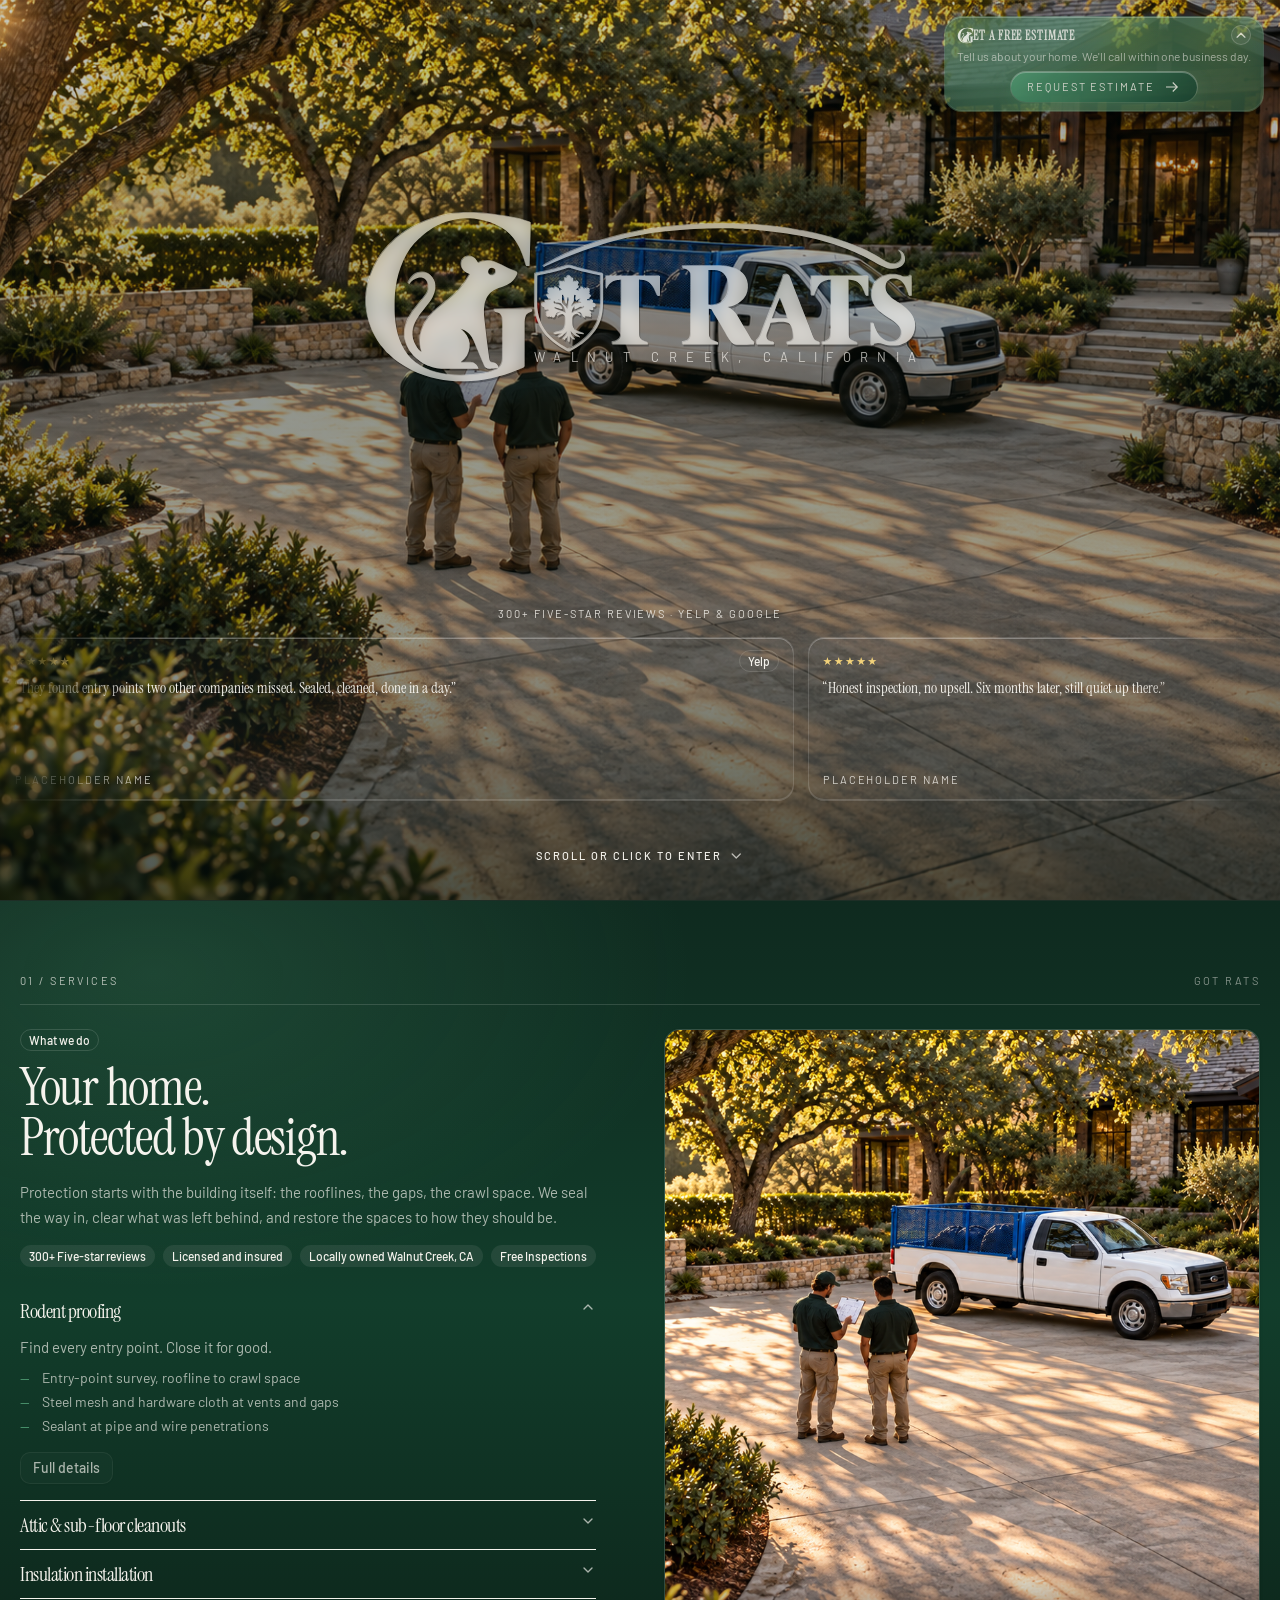
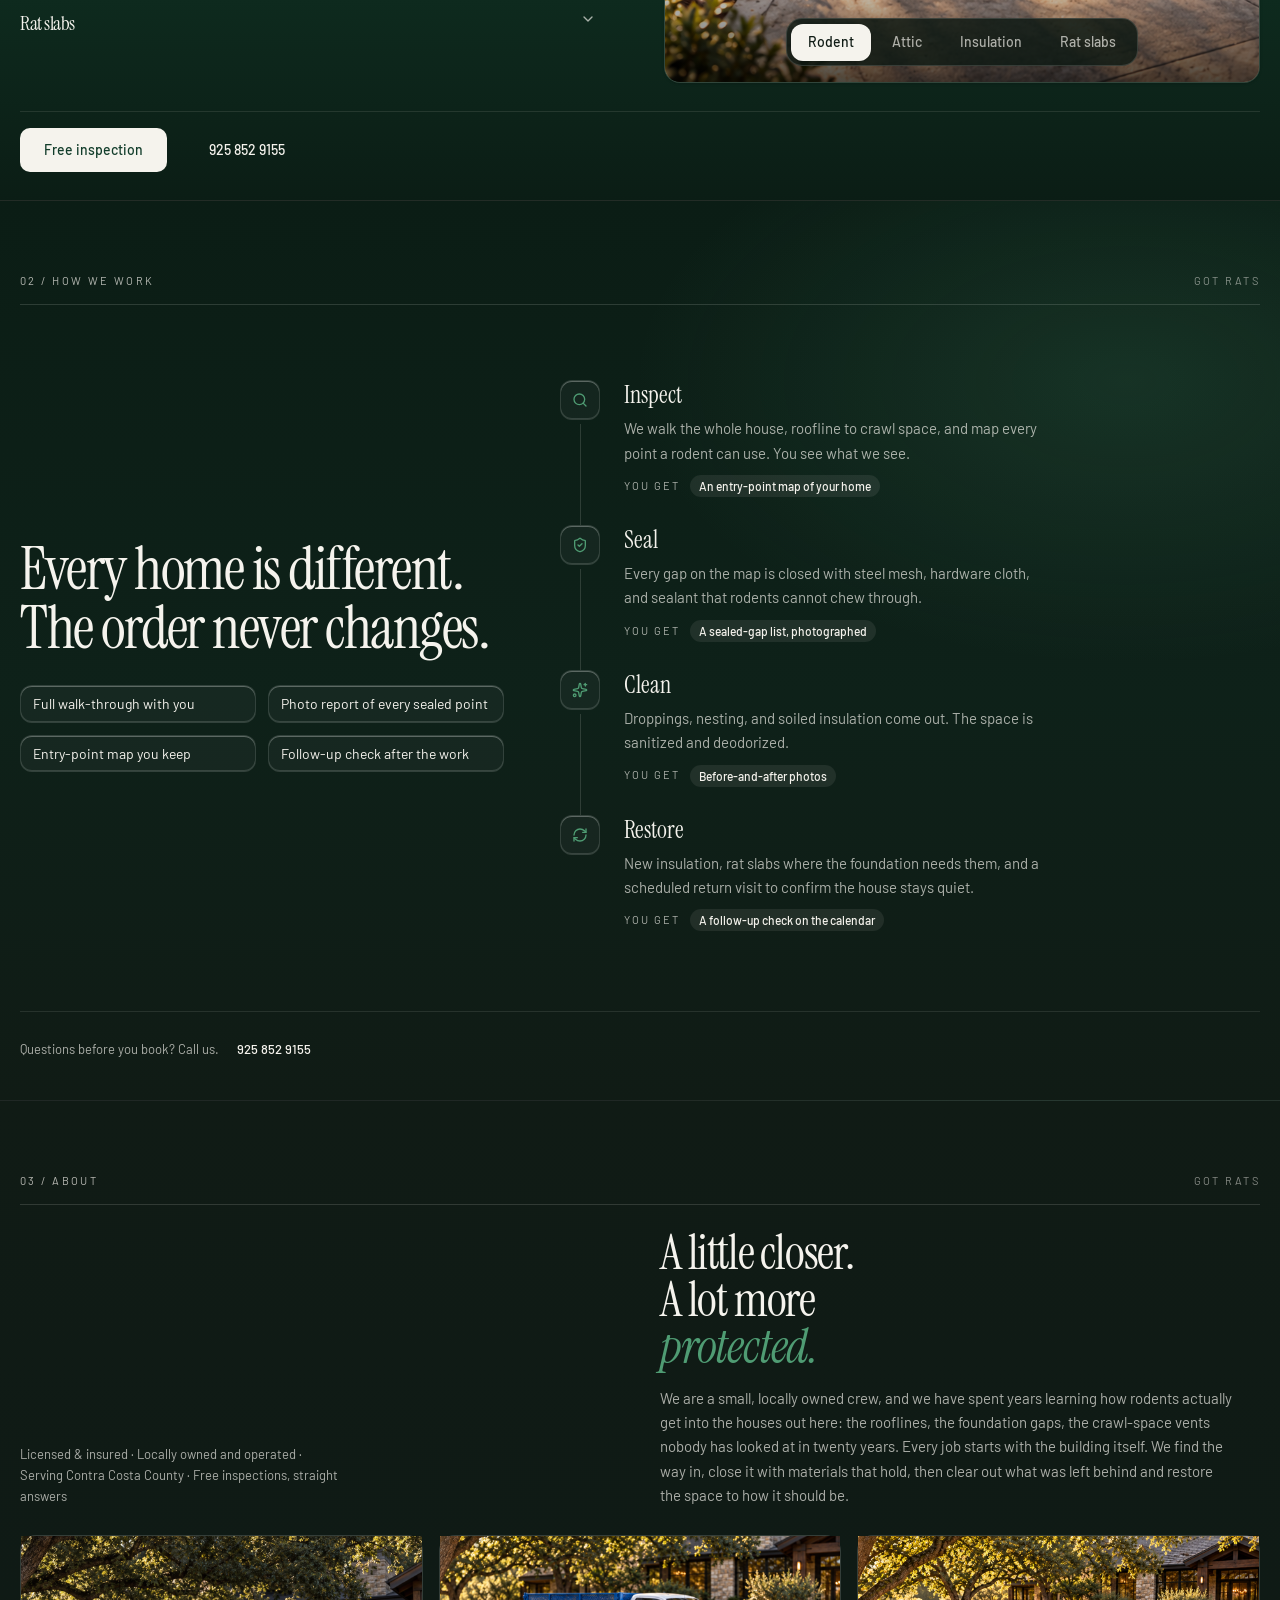
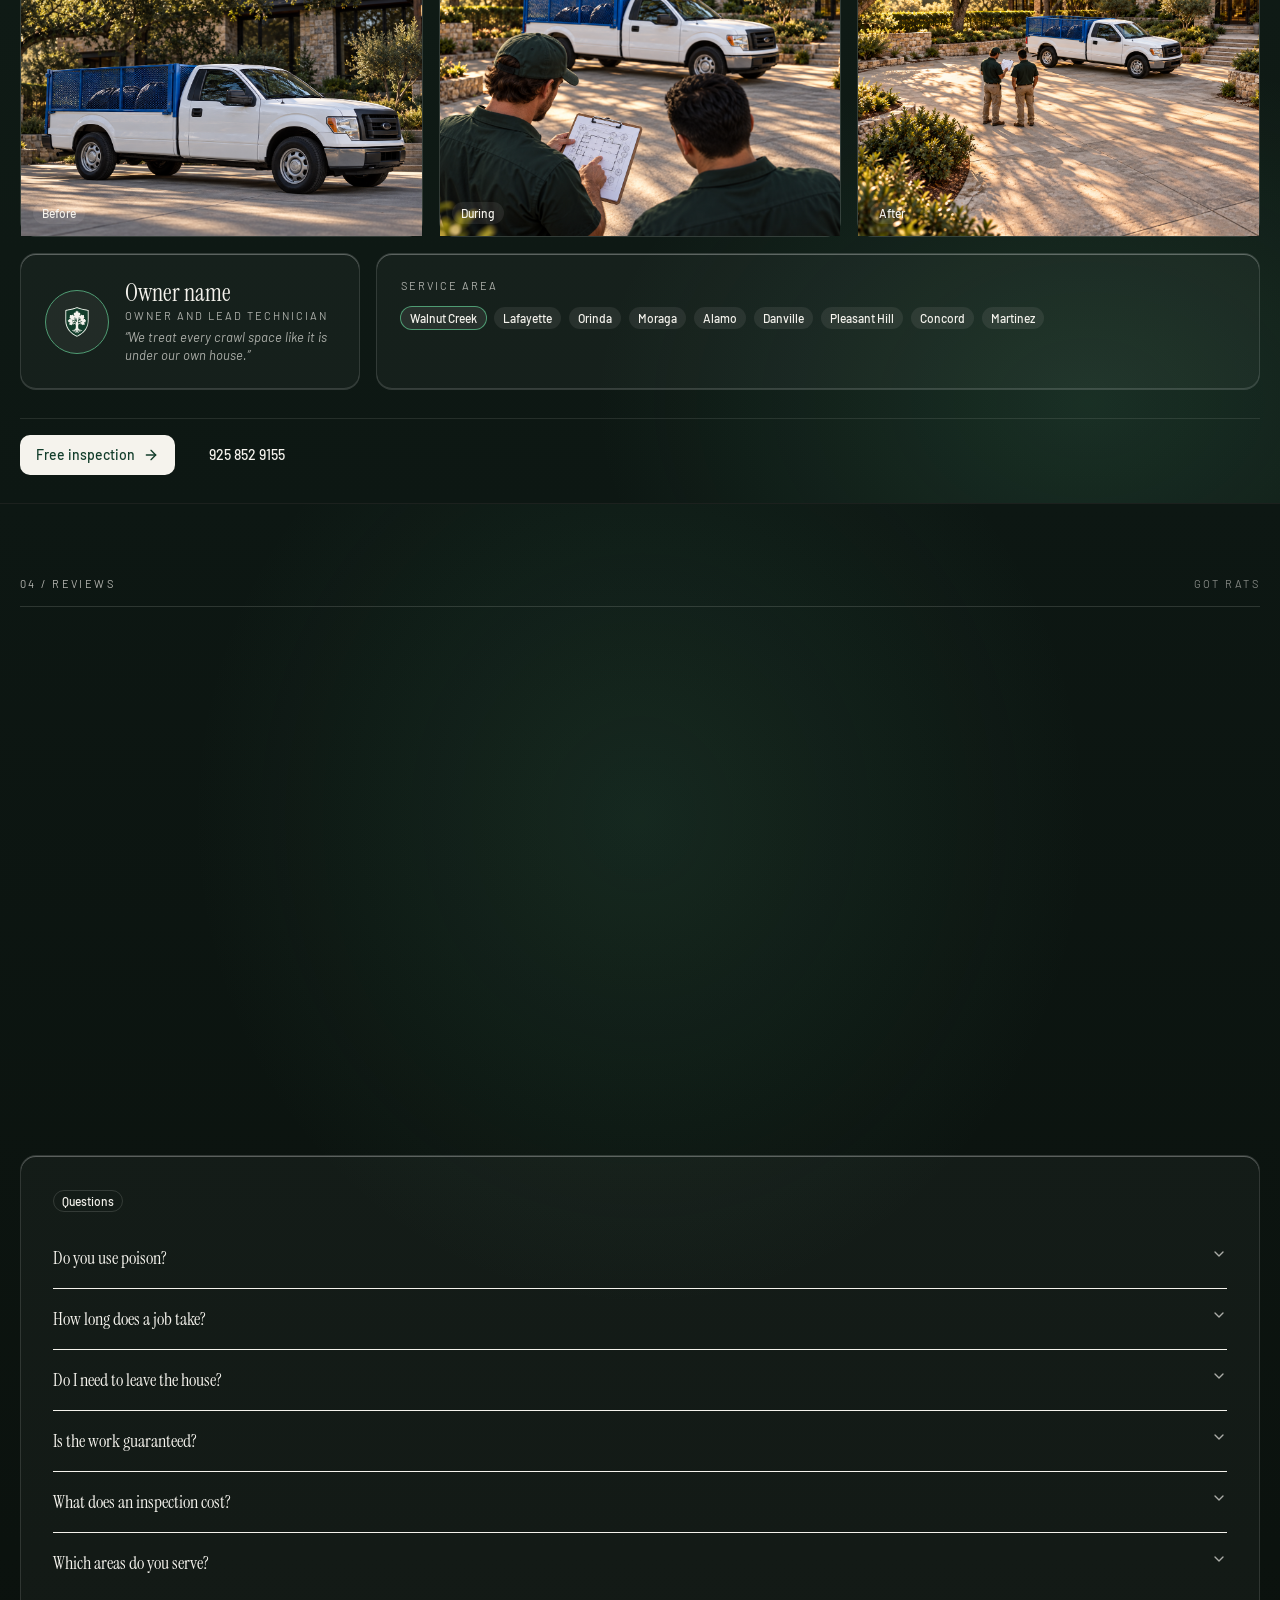
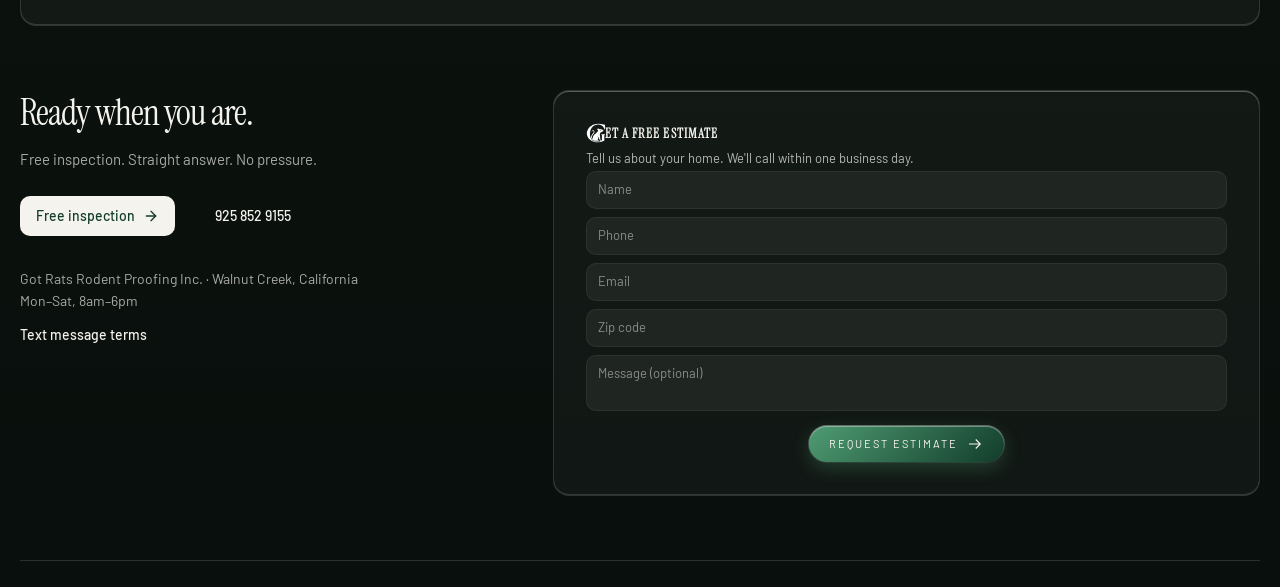
==== commit 6fec36a4: "Estimate card lockup and height" ====
--- a/index.html
+++ b/index.html
@@ -1,3 +1,3 @@
-<!doctype html><html lang="en" class="dark"><head><meta charset="UTF-8"/><meta name="viewport" content="width=device-width, initial-scale=1.0"/><meta name="theme-color" content="#123D2B"/><meta name="description" content="Rodent proofing, attic cleanouts, sub-floor cleaning, insulation installation and rat slabs. Contact Got Rats for a free inspection and quote."/><link rel="icon" type="image/svg+xml" href="./brand/oak-shield-light.svg"/><link rel="preconnect" href="https://fonts.googleapis.com"/><link rel="preconnect" href="https://fonts.gstatic.com" crossorigin/><link href="https://fonts.googleapis.com/css2?family=Instrument+Serif:ital@0;1&family=Barlow:wght@300;400;500;600&display=swap" rel="stylesheet"/><title>Got Rats Rodent Proofers | Protect your home</title>  <script type="module" crossorigin src="./assets/index-B9DIsx3U.js"></script>
+<!doctype html><html lang="en" class="dark"><head><meta charset="UTF-8"/><meta name="viewport" content="width=device-width, initial-scale=1.0"/><meta name="theme-color" content="#123D2B"/><meta name="description" content="Rodent proofing, attic cleanouts, sub-floor cleaning, insulation installation and rat slabs. Contact Got Rats for a free inspection and quote."/><link rel="icon" type="image/svg+xml" href="./brand/oak-shield-light.svg"/><link rel="preconnect" href="https://fonts.googleapis.com"/><link rel="preconnect" href="https://fonts.gstatic.com" crossorigin/><link href="https://fonts.googleapis.com/css2?family=Instrument+Serif:ital@0;1&family=Barlow:wght@300;400;500;600&display=swap" rel="stylesheet"/><title>Got Rats Rodent Proofers | Protect your home</title>  <script type="module" crossorigin src="./assets/index-CKBCK808.js"></script>
   <link rel="stylesheet" crossorigin href="./assets/index-DkMEUQzK.css">
 </head><body><div id="root"></div></body></html>
